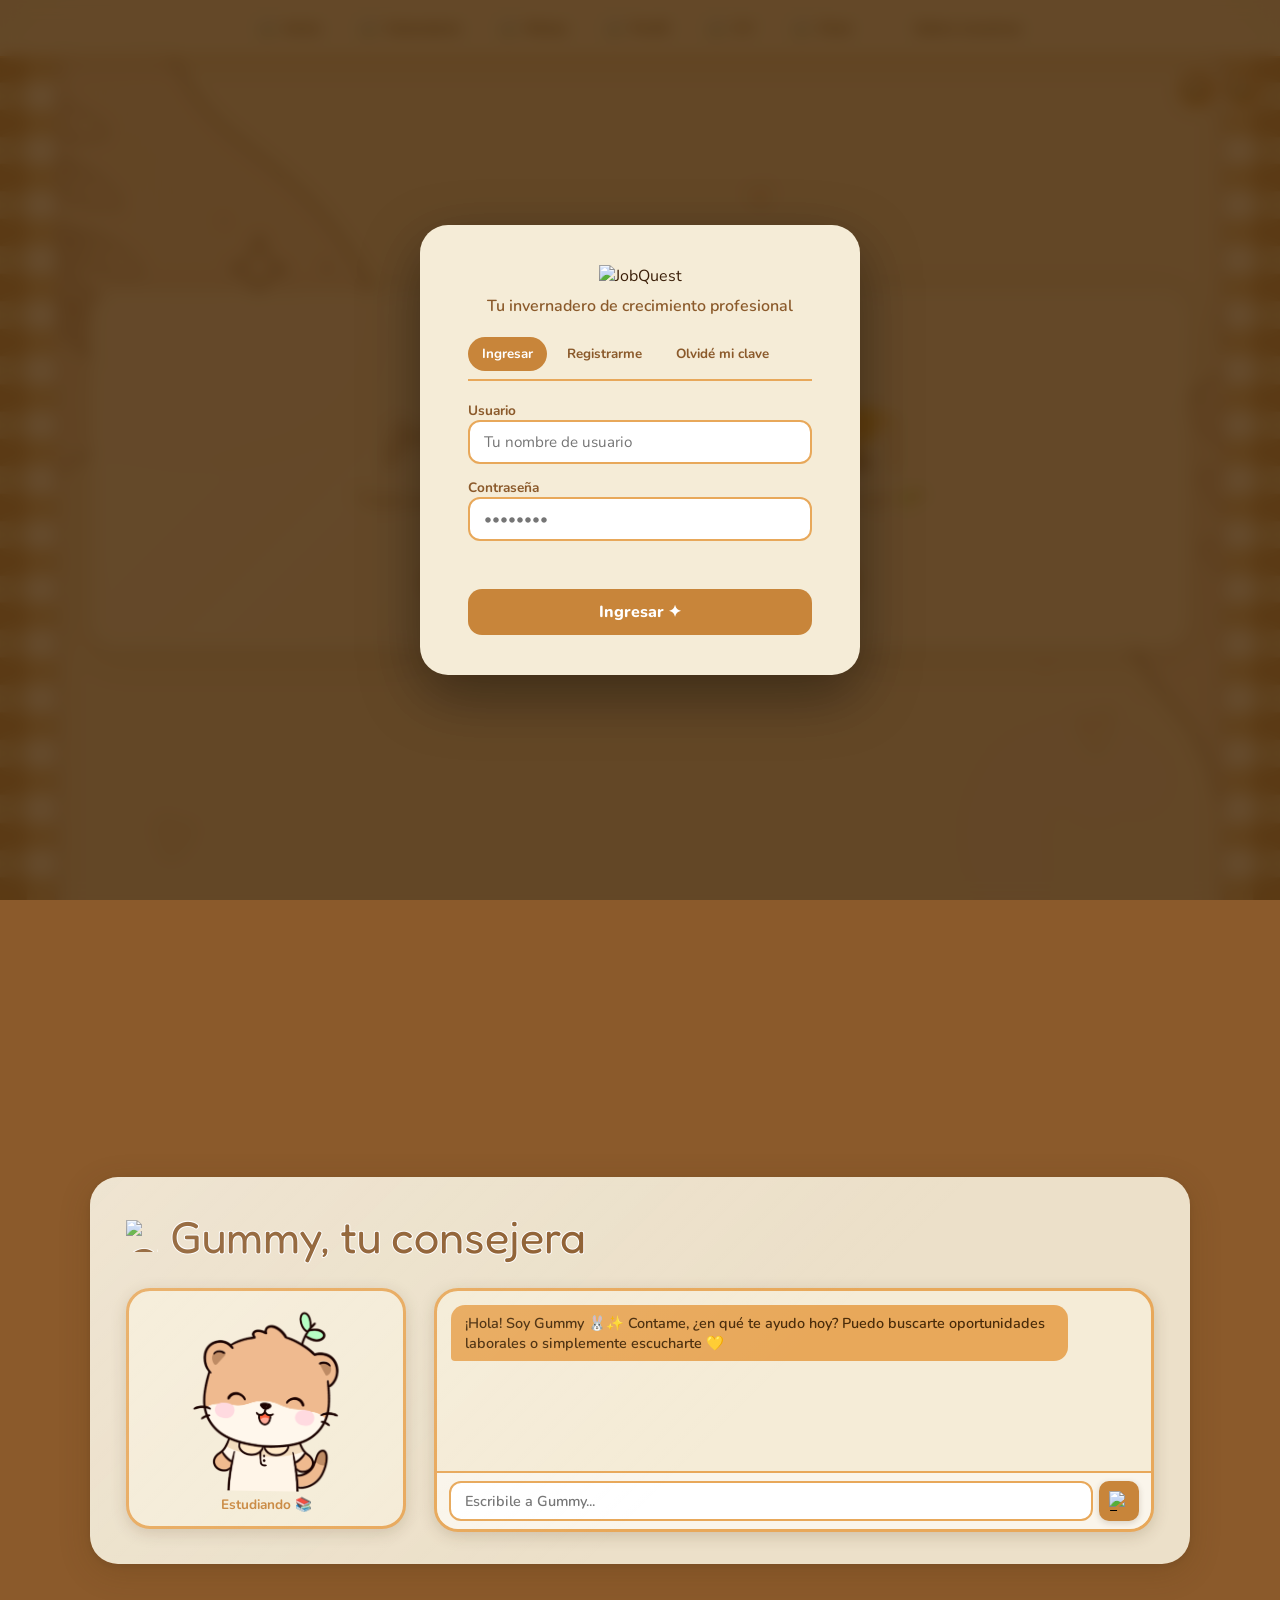
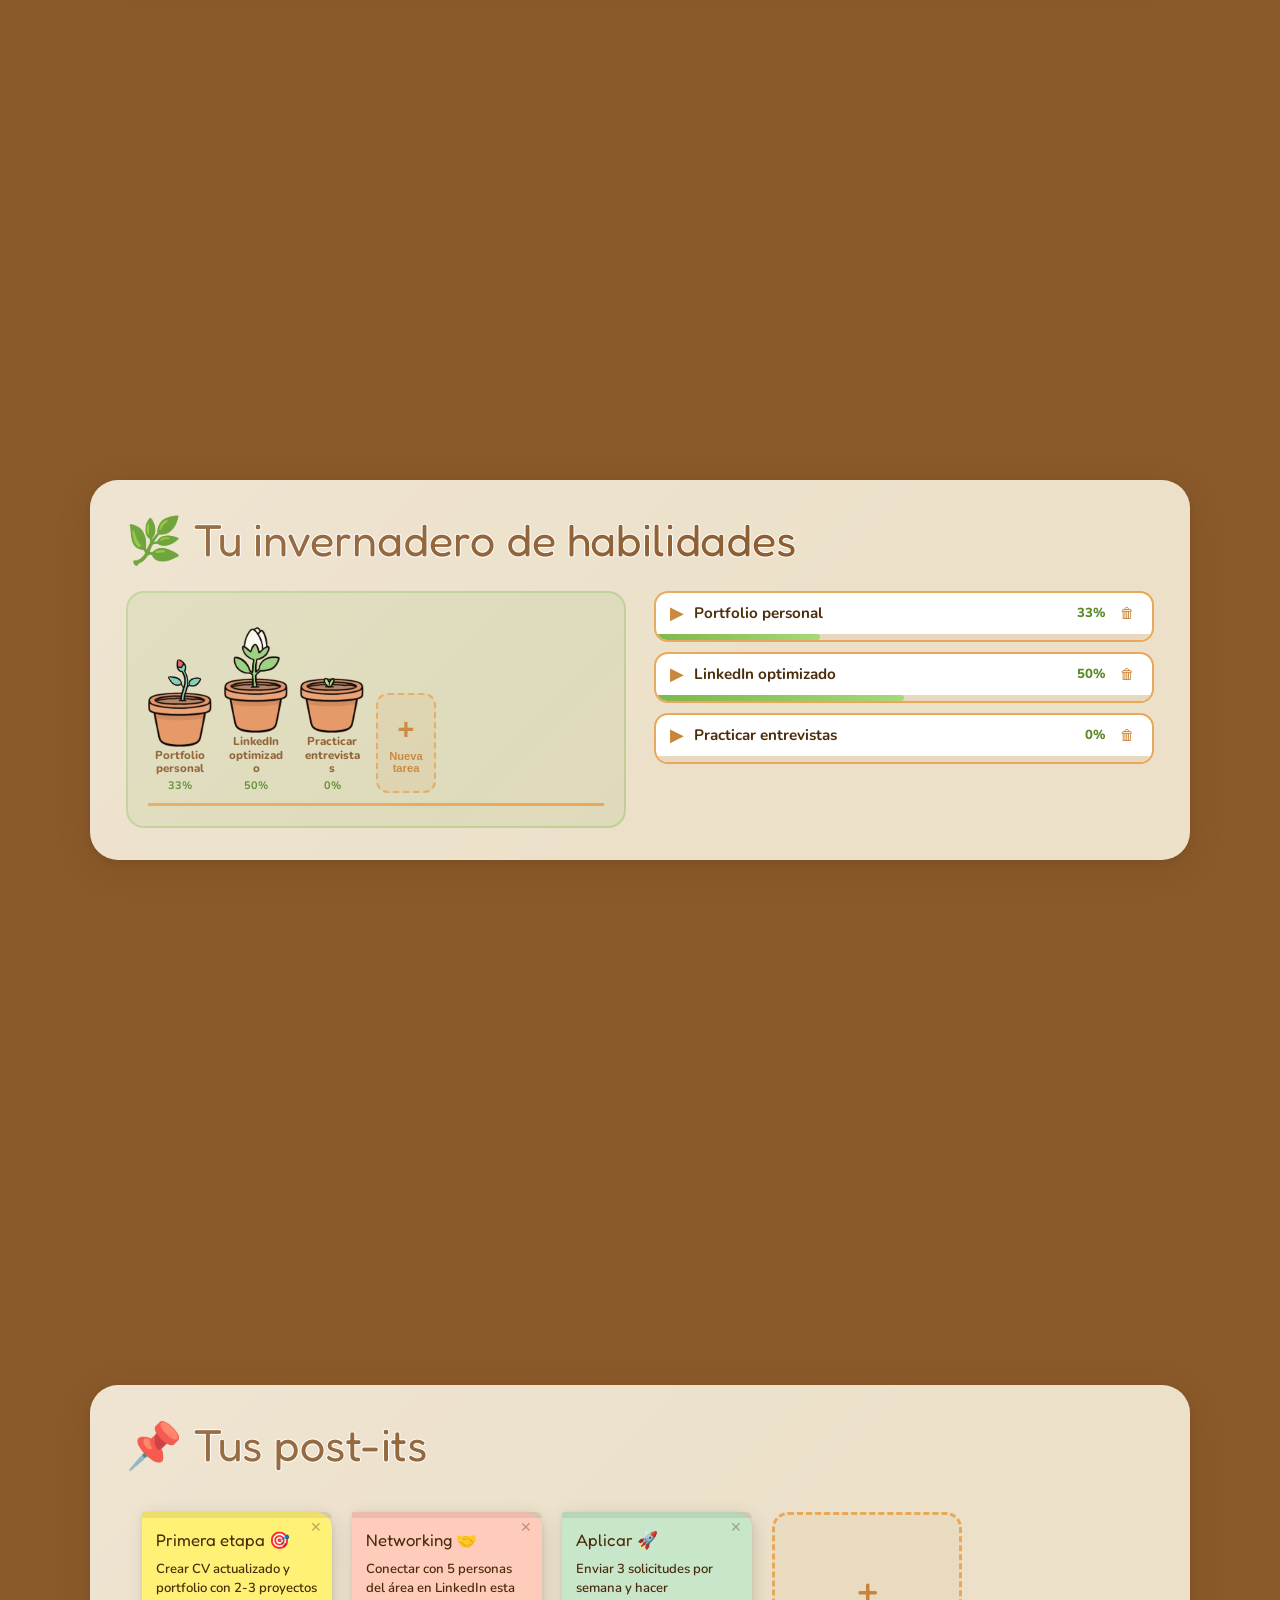
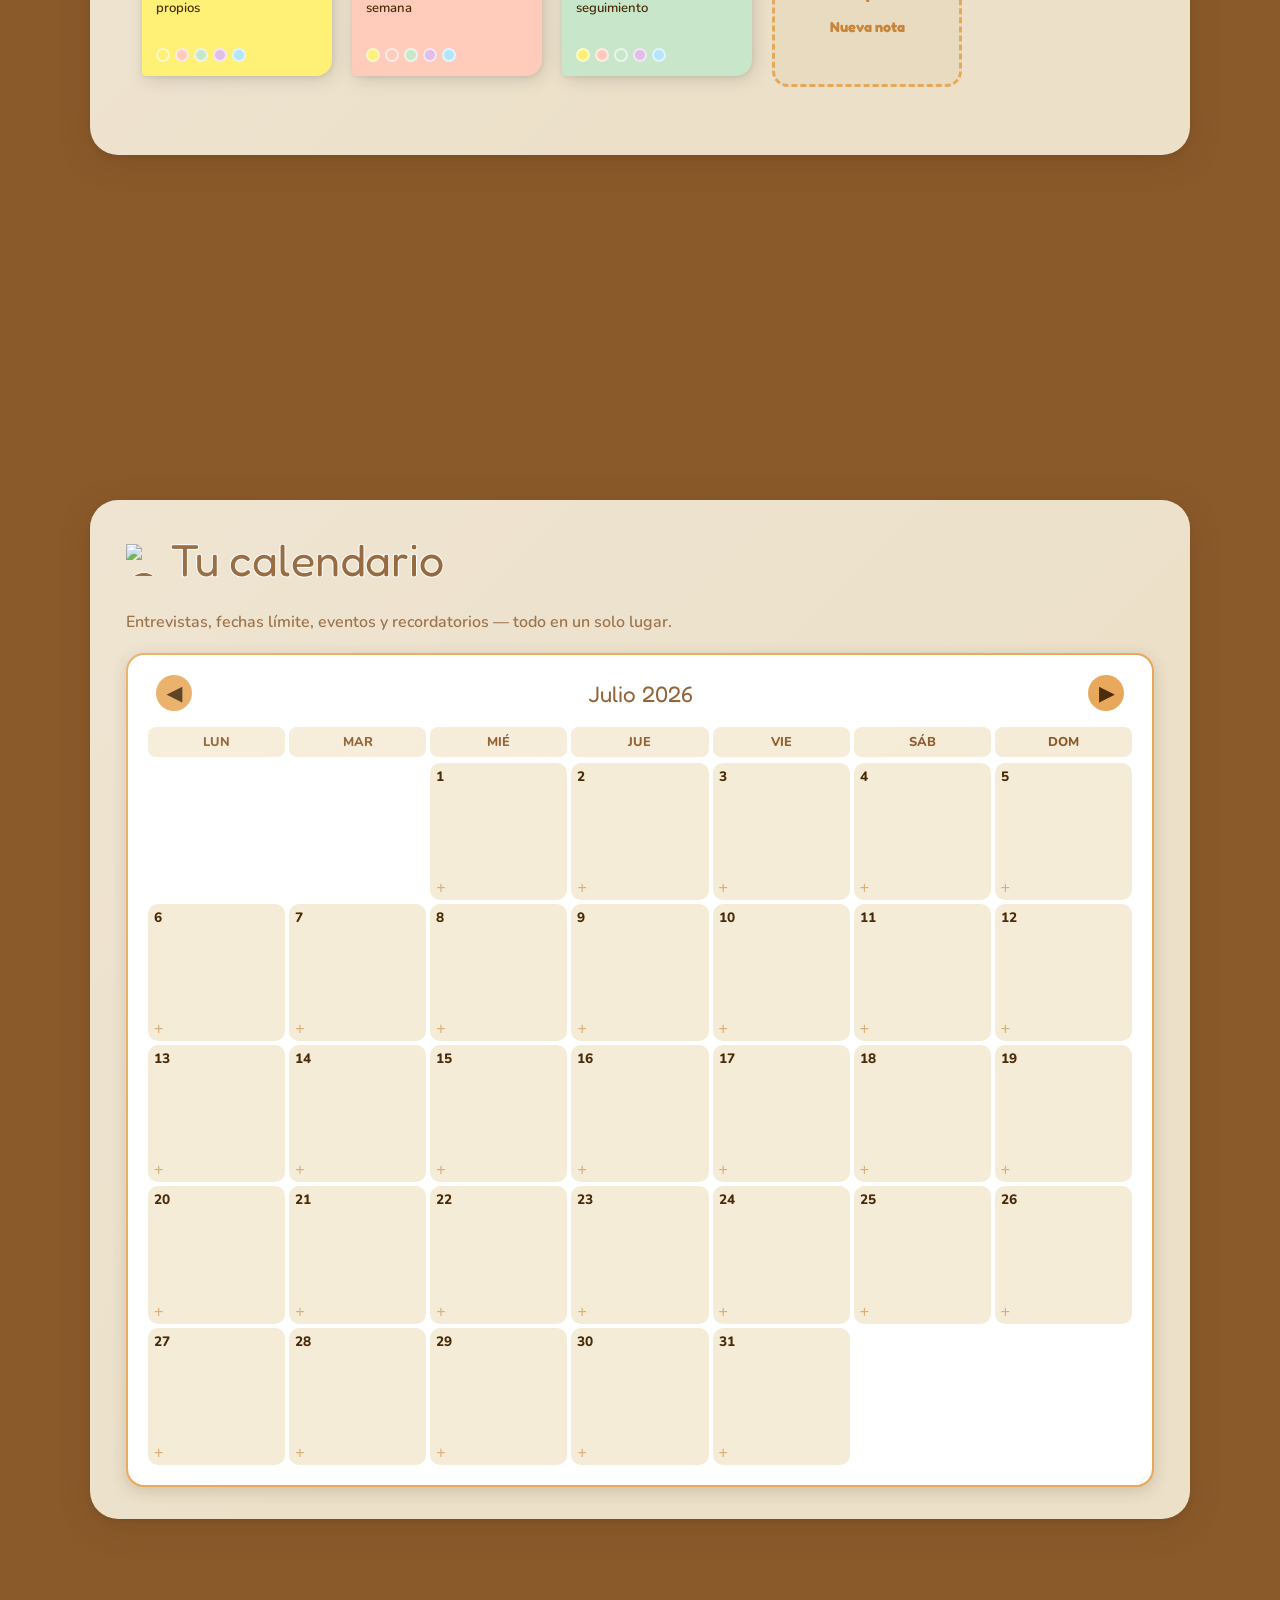
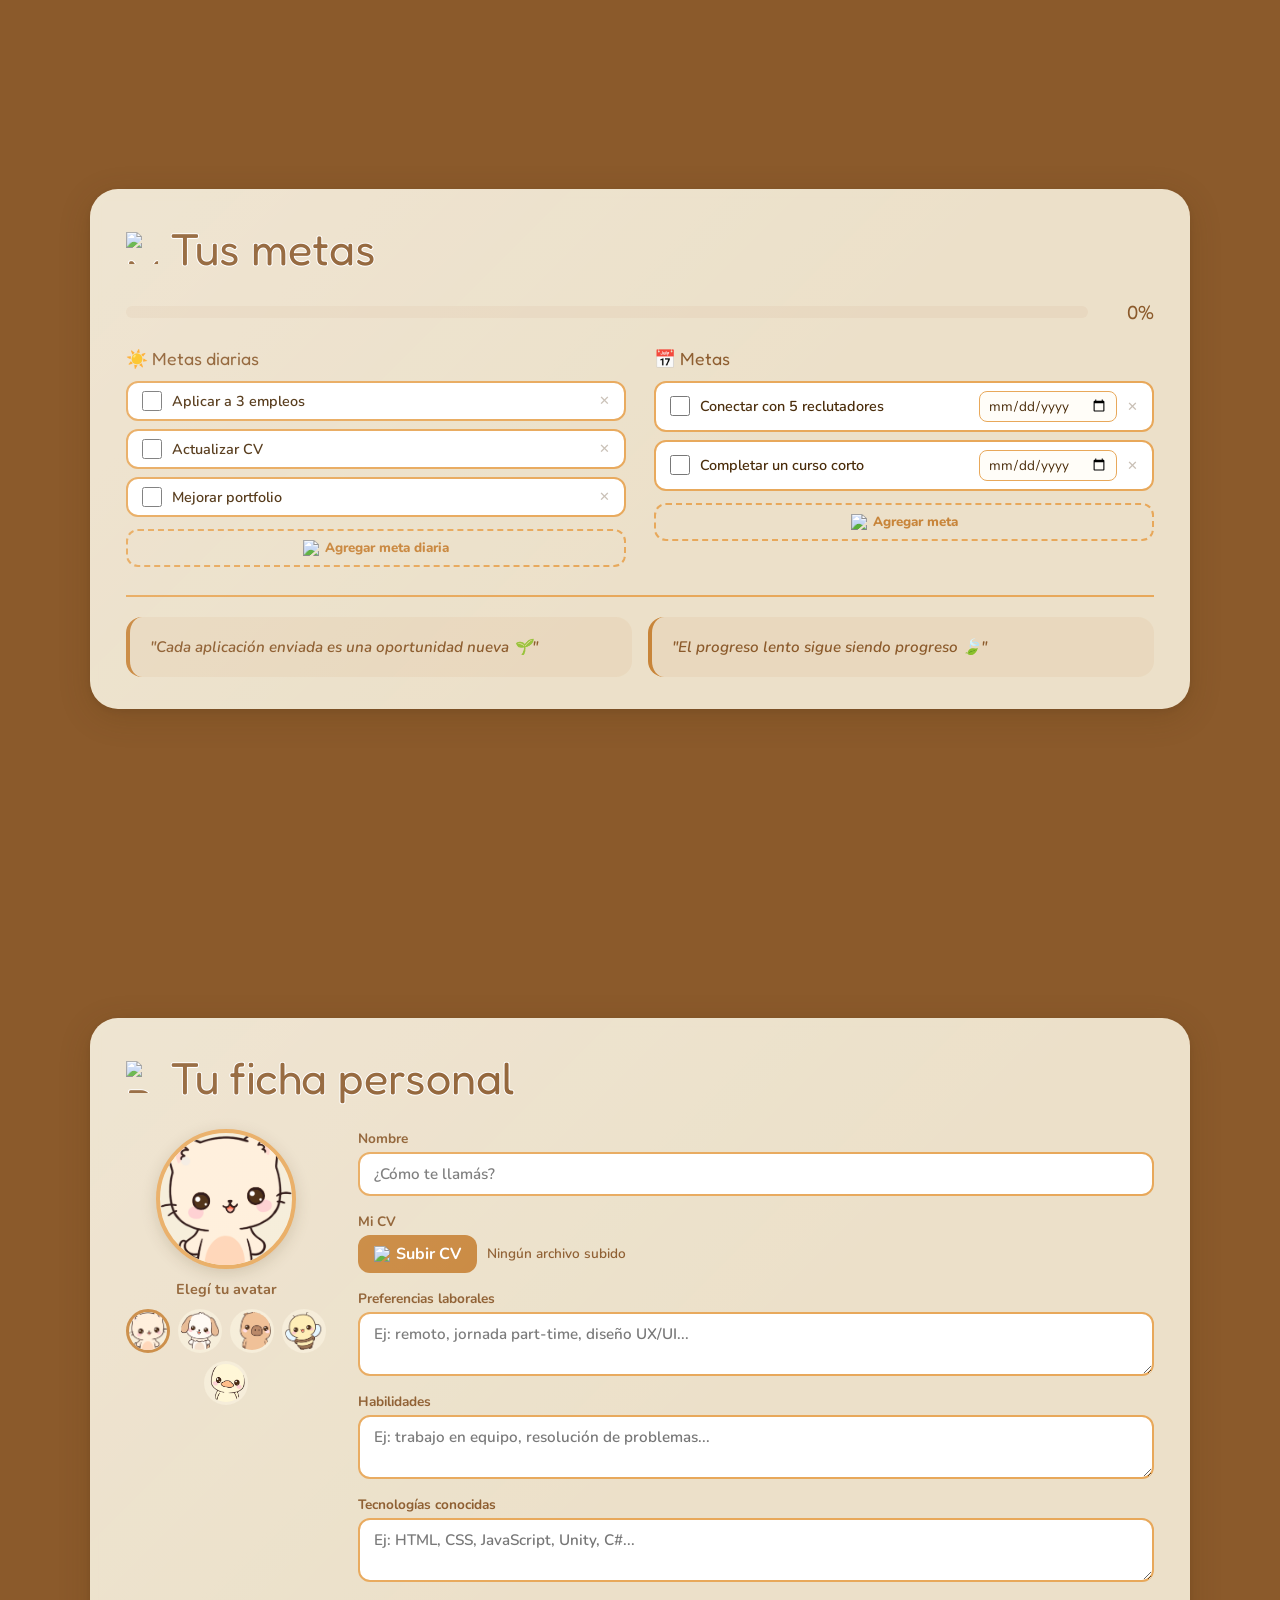
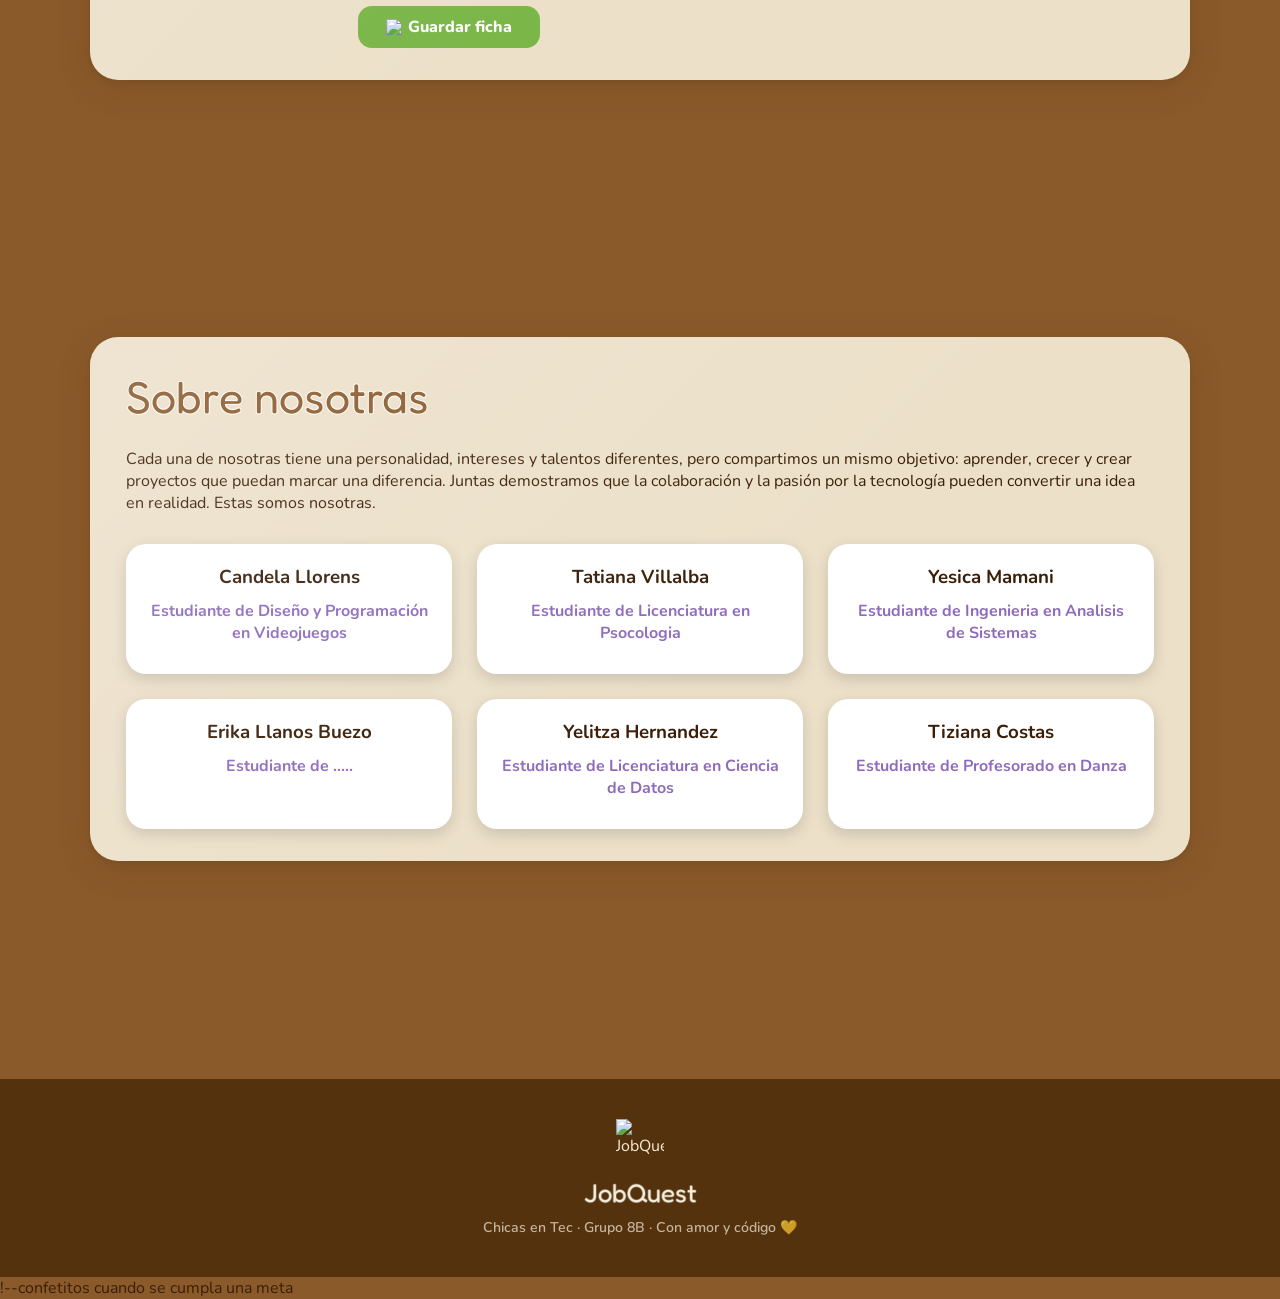
==== index.html @ bb9d9cfc "Es un cambio de calendario" ====
<!DOCTYPE html>
<!--
  ╔══════════════════════════════════════════════════════════════╗
  ║               JOBQUEST ✿ GUMMY ✿ TU ESPACIO COZY            ║
  ║         Chicas en Tec · Grupo 8B                            ║
  ╠══════════════════════════════════════════════════════════════╣
  ║  IMÁGENES REQUERIDAS (colocar en la misma carpeta):          ║
  ║    gummy-idle1.png  gummy-idle2.png  gummy-pat.png  gummy-study.png ║
  ║    avatar-bunny.png  avatar-cat.png  avatar-fox.png  avatar-panda.png ║
  ║    avatar-koala.png  avatar-raccoon.png  avatar-cow.png  avatar-pig.png ║
  ║    avatar-octopus.png  avatar-butterfly.png                        ║
  ║    bg-pattern-1.png  bg-pattern-2.png  frame-left.png  frame-right.png ║
  ║    icon-home.png  icon-calendar.png  icon-goals.png  icon-profile.png ║
  ║    icon-cv.png  icon-chat.png  icon-sfx.png  icon-sfx-muted.png    ║
  ║    icon-music.png  icon-music-muted.png  icon-send.png  icon-add.png ║
  ║    icon-expand.png  icon-delete.png  icon-check.png  icon-uncheck.png ║
  ║    icon-save.png  icon-upload.png  icon-close.png                  ║
  ║    icon-track-0.png  icon-track-1.png  icon-track-2.png  icon-track-off.png ║
  ║    badge-space.png  badge-rhythm.png  badge-future.png            ║
  ║    logo-jobquest.png  footer-emoji.png                           ║
  ╚══════════════════════════════════════════════════════════════╝
-->
<html lang="es">
<head>
  <meta charset="UTF-8">
  <meta name="viewport" content="width=device-width, initial-scale=1.0">
  <title>JobQuest ✿ Gummy, tu espacio cozy</title>

  <link href="https://fonts.googleapis.com/css2?family=Nunito:wght@400;600;700;800;900&family=Fredoka+One&display=swap" rel="stylesheet">
  <link rel="stylesheet" href="MainStyle.css">
</head>

<body class="day">

<!-- ═══════════════════════════════════════════════════════════════
     PANTALLA DE LOGIN
═════════════════════════════════════════════════════════════════ -->
<div id="login-screen">
  <div class="login-card reveal visible">
    <div class="login-logo"><img src="logo-jobquest.png" alt="JobQuest" class="login-logo-img"></div>
    <div class="login-sub">Tu invernadero de crecimiento profesional</div>

    <div class="login-tabs">
      <button class="login-tab-btn interactive active" data-tab="ingresar">Ingresar</button>
      <button class="login-tab-btn interactive" data-tab="registrarme">Registrarme</button>
      <button class="login-tab-btn interactive" data-tab="recuperar">Olvidé mi clave</button>
    </div>

    <form class="login-tab-panel active" id="tab-ingresar" autocomplete="off">
      <label class="login-label">Usuario
        <input type="text" id="login-user" class="login-input" placeholder="Tu nombre de usuario" required>
      </label>
      <label class="login-label">Contraseña
        <input type="password" id="login-pass" class="login-input" placeholder="••••••••" required>
      </label>
      <div class="login-error" id="login-error"></div>
      <button type="submit" class="login-submit-btn interactive">Ingresar ✦</button>
    </form>

    <form class="login-tab-panel" id="tab-registrarme" autocomplete="off">
      <label class="login-label">Nombre
        <input type="text" id="register-name" class="login-input" placeholder="¿Cómo te llamás?" required>
      </label>
      <label class="login-label">Usuario
        <input type="text" id="register-user" class="login-input" placeholder="Elegí un usuario" required>
      </label>
      <label class="login-label">Contraseña
        <input type="password" id="register-pass" class="login-input" placeholder="••••••••" required>
      </label>
      <div class="login-error" id="register-error"></div>
      <button type="submit" class="login-submit-btn interactive">Crear mi cuenta 🌱</button>
    </form>

    <form class="login-tab-panel" id="tab-recuperar" autocomplete="off">
      <label class="login-label">Usuario o email
        <input type="text" id="recover-user" class="login-input" placeholder="Tu usuario o email" required>
      </label>
      <div class="login-note">🌿 Por ahora esta función funciona solo con Local Storage.</div>
      <button type="submit" class="login-submit-btn interactive">Enviar instrucciones</button>
    </form>
  </div>
</div>

<!-- ── BARRA DE ATAJOS SUPERIOR (sticky) ──────────────────────── -->
<nav class="top-navbar" id="top-navbar">
  <a href="#section-inicio"><img src="icon-home.png" alt="Inicio" class="nav-icon"> Inicio</a>
  <a href="#section-calendario"><img src="icon-calendar.png" alt="Calendario" class="nav-icon"> Calendario</a>
  <a href="#section-metas"><img src="icon-goals.png" alt="Metas" class="nav-icon"> Metas</a>
  <a href="#section-perfil"><img src="icon-profile.png" alt="Perfil" class="nav-icon"> Perfil</a>
  <a href="#cv-upload"><img src="icon-cv.png" alt="CV" class="nav-icon"> CV</a>
  <a href="#section-mascota"><img src="icon-chat.png" alt="Chat" class="nav-icon"> Chat</a>
  <a href="#section-nosotras"><span class="nav-icon"></span> Sobre nosotras</a>
</a>
</nav>

<!-- ═══════════════════════════════════════════════════════════════
     PANTALLA DE CARGA
═════════════════════════════════════════════════════════════════ -->
<div id="loading-overlay">
  <div class="loading-text">✿ Gummy te espera ✿</div>
  <div class="loading-bounce">
    <span></span><span></span><span></span>
  </div>
</div>

<!-- CONTROLES DE SONIDO -->
<div class="sound-controls">
  <button class="sound-btn" id="sfx-btn" title="Efectos de sonido"><img src="icon-sfx.png" alt="Sonido" id="sfx-icon"></button>
  <button class="sound-btn" id="music-btn" title="Música"><img src="icon-music.png" alt="Música" id="music-icon"></button>
  <div class="track-selector" id="track-selector">
    <button class="track-btn active" data-track="0"><img src="icon-track-0.png" alt="Café" class="track-icon"> Café Cozy</button>
    <button class="track-btn" data-track="1"><img src="icon-track-1.png" alt="Lluvia" class="track-icon"> Lluvia & Jazz</button>
    <button class="track-btn" data-track="2"><img src="icon-track-2.png" alt="Otoño" class="track-icon"> Otoño Suave</button>
    <button class="track-btn" data-track="-1" style="border-top:1.5px solid var(--caramel-light); margin-top:2px; padding-top:8px">
      <img src="icon-track-off.png" alt="Sin música" class="track-icon"> Ninguna
    </button>
  </div>
</div>

<!-- ── MARCOS LATERALES DECORATIVOS ──────────────────────────── -->
<div class="side-border left"></div>
<div class="side-border right"></div>

<!-- ═══════════════════════════════════════════════════════════════
     APP — CONTENEDOR PRINCIPAL
═════════════════════════════════════════════════════════════════ -->
<div id="app">

  <!-- ─────────────────────────────────────────────────────────────
       SECCIÓN 1: TÍTULO PRINCIPAL + BIENVENIDA
  ────────────────────────────────────────────────────────────── -->
  <section class="section bg-inicio" id="section-inicio">
    <div class="card welcome-card reveal">
      <div class="title-logo-row">
        <img src="logo-jobquest.png" alt="JobQuest" class="title-logo-img">
        <span class="title-platform-name">JobQuest</span>
      </div>
      <div class="greeting-line">
        <span id="typed-greeting"></span><span class="cursor-blink"></span>
      </div>
      <div class="motivational-quote" id="motivational-quote">
        "Cada pequeño paso cuenta. ¡Hoy es un buen día para empezar! 🌱"
      </div>
      <div class="welcome-decorations">
        <div class="deco-badge"><img src="badge-space.png" alt="Tu espacio" class="badge-icon"> Tu espacio</div>
        <div class="deco-badge"><img src="badge-rhythm.png" alt="Tu ritmo" class="badge-icon"> Tu ritmo</div>
        <div class="deco-badge"><img src="badge-future.png" alt="Tu futuro" class="badge-icon"> Tu futuro</div>
      </div>
    </div>
  </section>

  <!-- ─────────────────────────────────────────────────────────────
       SECCIÓN 2: MASCOTA + CHAT (destacado)
  ────────────────────────────────────────────────────────────── -->
  <section class="section bg-mascota" id="section-mascota">
    <div class="card mascota-card reveal">
      <div class="section-title"><img src="icon-chat.png" alt="Chat" class="section-icon"> Gummy, tu consejera</div>
      <div class="mascota-layout">
        <div class="gummy-panel">
          <div class="gummy-frame">
            <div id="gummy-wrapper">
              <img id="MainPet" src="gummy-idle1.png" alt="Gummy, tu consejera" />
            </div>
            <div class="gummy-state-label" id="gummy-state-label">¡Hola! 🐰</div>
          </div>
        </div>
        <div class="gummy-chat">
          <div class="chat-messages" id="chat-messages">
            <div class="chat-msg gummy">
              ¡Hola! Soy Gummy 🐰✨ Contame, ¿en qué te ayudo hoy?
              Puedo buscarte oportunidades laborales o simplemente escucharte 💛
            </div>
          </div>
          <div class="chat-input-row">
            <input type="text" class="chat-input" id="chat-input" placeholder="Escribile a Gummy..." autocomplete="off"/>
            <button class="chat-send-btn" id="chat-send-btn"><img src="icon-send.png" alt="Enviar"></button>
          </div>
        </div>
      </div>
    </div>
  </section>

  <!-- ─────────────────────────────────────────────────────────────
       SECCIÓN 3: INVERNADERO DE HABILIDADES
  ────────────────────────────────────────────────────────────── -->
  <section class="section bg-greenhouse" id="section-greenhouse">
    <div class="card greenhouse-card reveal">
      <div class="section-title">🌿 Tu invernadero de habilidades</div>
      <div class="greenhouse-layout">
        <div class="plants-area">
          <div class="plants-row" id="plants-row"></div>
        </div>
        <div class="tasks-area" id="tasks-area"></div>
      </div>
    </div>
  </section>

  <!-- ─────────────────────────────────────────────────────────────
       SECCIÓN 4: POST-ITS (tablón de corcho)
  ────────────────────────────────────────────────────────────── -->
  <section class="section bg-postits" id="section-postits">
    <div class="card postits-card reveal">
      <div class="section-title">📌 Tus post-its</div>
      <div class="postits-container" id="postits-container"></div>
    </div>
  </section>

  <!-- ─────────────────────────────────────────────────────────────
       SECCIÓN 5: GOOGLE CALENDAR
  ────────────────────────────────────────────────────────────── -->
  <!-- ─────────────────────────────────────────────────────────────
     SECCIÓN 5: CALENDARIO PERSONALIZADO
───────────────────────────────────────────────────────────── -->
  <section class="section bg-calendario" id="section-calendario">
    <div class="card calendar-card reveal">
      <div class="section-title"><img src="icon-calendar.png" alt="Calendario" class="section-icon"> Tu calendario</div>
      <p class="calendar-subtitle">Entrevistas, fechas límite, eventos y recordatorios — todo en un solo lugar.</p>
      
      <div class="calendar-custom">
        <!-- Cabecera del calendario -->
        <div class="calendar-header">
          <button class="calendar-nav-btn interactive" id="calendar-prev">◀</button>
          <span class="calendar-month-year" id="calendar-month-year">Julio 2026</span>
          <button class="calendar-nav-btn interactive" id="calendar-next">▶</button>
        </div>

        <!-- Días de la semana -->
        <div class="calendar-weekdays">
          <span>LUN</span>
          <span>MAR</span>
          <span>MIÉ</span>
          <span>JUE</span>
          <span>VIE</span>
          <span>SÁB</span>
          <span>DOM</span>
        </div>

        <!-- Grid de días -->
        <div class="calendar-grid" id="calendar-grid">
          <!-- Se genera con JavaScript -->
        </div>
      </div>
    </div>
  </section>

  <!-- ─────────────────────────────────────────────────────────────
       SECCIÓN 6: LISTA DE METAS + FRASES MOTIVACIONALES
  ────────────────────────────────────────────────────────────── -->
  <section class="section bg-metas" id="section-metas">
    <div class="card metas-card reveal">
      <div class="section-title"><img src="icon-goals.png" alt="Metas" class="section-icon"> Tus metas</div>

      <div class="metas-progress-row">
        <div class="metas-progress-bar">
          <div class="metas-progress-fill" id="metas-progress-fill"></div>
        </div>
        <span class="metas-progress-pct" id="metas-progress-pct">0%</span>
      </div>

      <div class="metas-columns">
        <div class="metas-col">
          <div class="metas-col-title">☀️ Metas diarias</div>
          <div class="metas-list" id="metas-list-daily"></div>
          <button class="add-meta-btn interactive" data-period="daily"><img src="icon-add.png" alt="Agregar" class="btn-icon"> Agregar meta diaria</button>
        </div>
        <div class="metas-col">
          <div class="metas-col-title">📅 Metas</div>
          <div class="metas-list" id="metas-list-weekly"></div>
          <button class="add-meta-btn interactive" data-period="weekly"><img src="icon-add.png" alt="Agregar" class="btn-icon"> Agregar meta</button>
        </div>
      </div>

      <div class="quotes-section" id="quotes-section">
        <div class="quote-bubble" id="quote-bubble-1"></div>
        <div class="quote-bubble" id="quote-bubble-2"></div>
      </div>
    </div>
  </section>

  <!-- ─────────────────────────────────────────────────────────────
       SECCIÓN 7: PERFIL DEL USUARIO
  ────────────────────────────────────────────────────────────── -->
  <section class="section bg-perfil" id="section-perfil">
    <div class="card perfil-card reveal">
      <div class="section-title"><img src="icon-profile.png" alt="Perfil" class="section-icon"> Tu ficha personal</div>

      <div class="perfil-layout">

        <!-- FOTO DE PERFIL -->
        <div class="perfil-avatar-block">
          <div class="perfil-avatar-preview" id="perfil-avatar-preview">
            <img src="avatar-bunny.png" alt="Avatar" id="avatar-img" />
          </div>
          <div class="perfil-avatar-label">Elegí tu avatar</div>
          <div class="avatar-options" id="avatar-options">
            <!-- Las opciones de avatar se generan en MainJS.js -->
          </div>
        </div>

        <!-- FICHA / LIBRETA -->
        <div class="perfil-info-block">
          <label class="perfil-field">
            <span class="perfil-field-label">Nombre</span>
            <input type="text" id="perfil-nombre" class="perfil-input" placeholder="¿Cómo te llamás?">
          </label>

          <label class="perfil-field" id="cv-upload">
            <span class="perfil-field-label">Mi CV</span>
            <div class="perfil-file-row">
              <input type="file" id="perfil-cv" class="perfil-file-input" accept=".pdf,.doc,.docx">
              <label for="perfil-cv" class="perfil-file-btn interactive"><img src="icon-upload.png" alt="Subir" class="btn-icon"> Subir CV</label>
              <span class="perfil-file-name" id="perfil-cv-name">Ningún archivo subido</span>
            </div>
          </label>

          <label class="perfil-field">
            <span class="perfil-field-label">Preferencias laborales</span>
            <textarea id="perfil-preferencias" class="perfil-textarea" rows="2" placeholder="Ej: remoto, jornada part-time, diseño UX/UI..."></textarea>
          </label>

          <label class="perfil-field">
            <span class="perfil-field-label">Habilidades</span>
            <textarea id="perfil-habilidades" class="perfil-textarea" rows="2" placeholder="Ej: trabajo en equipo, resolución de problemas..."></textarea>
          </label>

          <label class="perfil-field">
            <span class="perfil-field-label">Tecnologías conocidas</span>
            <textarea id="perfil-tecnologias" class="perfil-textarea" rows="2" placeholder="Ej: HTML, CSS, JavaScript, Unity, C#..."></textarea>
          </label>

          <div class="perfil-save-row">
            <button class="perfil-save-btn interactive" id="perfil-save-btn"><img src="icon-save.png" alt="Guardar" class="btn-icon"> Guardar ficha</button>
            <span class="perfil-save-msg" id="perfil-save-msg"></span>
          </div>
        </div>
      </div>
    </div>
  </section>

  <!-- SECCIÓN 8: SOBRE NOSOTRAS -->
<section class="section bg-nosotras" id="section-nosotras">
  <div class="card nosotras-card reveal">
    <div class="section-title"> Sobre nosotras</div>

    <p class="nosotras-texto">
      Cada una de nosotras tiene una personalidad, intereses y talentos diferentes, pero compartimos un mismo objetivo:
      aprender, crecer y crear proyectos que puedan marcar una diferencia. Juntas demostramos que la colaboración y la pasión
      por la tecnología pueden convertir una idea en realidad. Estas somos nosotras.
    </p>

    <div class="equipo-grid">
      <article class="integrante-card">
        <h3> Candela Llorens</h3>
        <p class="integrante-rol"> Estudiante de Diseño y Programación en Videojuegos</p>
      </article>

      <article class="integrante-card">
      
        <h3>Tatiana Villalba</h3>
        <p class="integrante-rol">Estudiante de Licenciatura en Psocologia</p>
      </article>

      <article class="integrante-card">
        <h3>Yesica Mamani</h3>
        <p class="integrante-rol"> Estudiante de Ingenieria en Analisis de Sistemas</p>
      </article>

      <article class="integrante-card">
        <h3> Erika Llanos Buezo</h3>
        <p class="integrante-rol"> Estudiante de .....</p>
      </article>

        <article class="integrante-card">
        <h3> Yelitza Hernandez</h3>
        <p class="integrante-rol"> Estudiante de Licenciatura en Ciencia de Datos</p>
     </article>

       <article class="integrante-card">
        <h3> Tiziana Costas</h3>
        <p class="integrante-rol"> Estudiante de Profesorado en Danza</p>
      </article>


    </div>
  </div>
</section>


  <!-- FOOTER -->
  <footer class="section bg-footer" id="section-footer">
    <div class="footer-inner">
      <img src="footer-emoji.png" alt="JobQuest" class="footer-emoji">
      <div class="footer-logo">JobQuest</div>
      <div class="footer-sub">Chicas en Tec · Grupo 8B · Con amor y código 💛</div>
    </div>
  </footer>

</div><!-- fin #app -->

<script src="MainJS.js"></script>
<div id="confetti-container"></div> !--confetitos cuando se cumpla una meta 

</body>
</html>
---- MainStyle.css ----
/*
╔══════════════════════════════════════════════════════════════════╗
║                    GUMMY ✿ STYLE.CSS                            ║
╚══════════════════════════════════════════════════════════════════╝
*/

:root {
  --cream: #F5ECD7;
  --caramel: #C8853A;
  --caramel-dark: #8B5A2B;
  --caramel-light: #E8A85A;
  --brown-dark: #4A2C0A;
  --white: #FFFDF7;
  --green: #7AB648;
  --green-dark: #5A8A28;
  --green-light: #A8D878;
  --text-dark: #3A1E08;
  --text-light: #FFFDF7;
  --shadow: rgba(74, 44, 10, 0.18);
  --font-body: 'Nunito', sans-serif;
  --font-display: 'Fredoka One', cursive;
}

*, *::before, *::after {
  box-sizing: border-box;
  margin: 0;
  padding: 0;
}

html { scroll-behavior: smooth; }

body {
  font-family: var(--font-body);
  background: var(--caramel-dark);
  color: var(--text-dark);
  overflow-x: hidden;
  cursor: url("data:image/svg+xml,%3Csvg xmlns='http://www.w3.org/2000/svg' width='24' height='24' viewBox='0 0 24 24'%3E%3Ccircle cx='12' cy='12' r='9' fill='%23C8853A' stroke='white' stroke-width='2.5'/%3E%3Ccircle cx='12' cy='12' r='3' fill='white'/%3E%3C/svg%3E") 12 12, auto;
}

a, button, .interactive {
  cursor: url("data:image/svg+xml,%3Csvg xmlns='http://www.w3.org/2000/svg' width='28' height='28' viewBox='0 0 28 28'%3E%3Ccircle cx='14' cy='14' r='11' fill='%238B5A2B' stroke='%23FFFDF7' stroke-width='2.5'/%3E%3Ccircle cx='14' cy='14' r='4' fill='%23FFFDF7'/%3E%3C/svg%3E") 14 14, pointer;
}

.reveal {
  opacity: 0;
  transform: scale(0.92) translateY(24px);
  transition: opacity 0.7s cubic-bezier(.22,.68,0,1.2), transform 0.7s cubic-bezier(.22,.68,0,1.2);
}
.reveal.visible { opacity: 1; transform: scale(1) translateY(0); }

/* ── CONTROLES DE SONIDO ── */
.sound-controls {
  position: fixed;
  top: 70px;
  right: 18px;
  z-index: 200;
  display: flex;
  gap: 8px;
}

.sound-btn {
  width: 38px; height: 38px;
  border-radius: 50%;
  border: 2.5px solid var(--cream);
  background: var(--caramel);
  display: flex;
  align-items: center;
  justify-content: center;
  transition: transform 0.2s, background 0.2s;
  box-shadow: 0 2px 8px var(--shadow);
  padding: 0;
}
.sound-btn:hover { transform: scale(1.12); background: var(--caramel-light); }
.sound-btn.muted { background: var(--caramel-dark); opacity: 0.6; }
.sound-btn img { width: 18px; height: 18px; object-fit: contain; }

.track-selector {
  display: none;
  position: absolute;
  top: 46px;
  right: 0;
  background: var(--cream);
  border-radius: 12px;
  padding: 8px;
  box-shadow: 0 4px 16px var(--shadow);
  gap: 6px;
  flex-direction: column;
  min-width: 160px;
}
.track-selector.open { display: flex; }

.track-btn {
  background: var(--caramel-light);
  border: none;
  border-radius: 8px;
  padding: 6px 12px;
  font-family: var(--font-body);
  font-size: 13px;
  font-weight: 700;
  color: var(--brown-dark);
  transition: background 0.2s, transform 0.15s;
  display: flex;
  align-items: center;
  gap: 8px;
}
.track-btn:hover { background: var(--caramel); color: white; transform: scale(1.04); }
.track-btn.active { background: var(--caramel-dark); color: white; }
.track-icon { width: 16px; height: 16px; object-fit: contain; }

/* ── LAYOUT PRINCIPAL ── */
#app {
  position: relative;
  z-index: 10;
  min-height: 100vh;
}

.section {
  min-height: 100vh;
  display: flex;
  align-items: center;
  justify-content: center;
  padding: 100px 60px 60px;
  position: relative;
}

/* ── FONDOS POR SECCIÓN ── */
.bg-inicio,
.bg-mascota,
.bg-greenhouse,
.bg-postits,
.bg-calendario,
.bg-metas,
.bg-perfil {
  background-size: cover;
  background-position: center;
  background-attachment: fixed;
}

.bg-inicio { background-image: url('bg-pattern-1.png'); }
.bg-mascota { background-image: url('bg-pattern-1.png'); }
.bg-greenhouse { background-image: url('bg-pattern-1.png'); }
.bg-postits { background-image: url('bg-pattern-1.png'); }
.bg-calendario { background-image: url('bg-pattern-1.png'); }
.bg-metas { background-image: url('bg-pattern-1.png'); }
.bg-perfil { background-image: url('bg-pattern-1.png'); }

.bg-pattern-2 .bg-inicio,
.bg-pattern-2 .bg-mascota,
.bg-pattern-2 .bg-greenhouse,
.bg-pattern-2 .bg-postits,
.bg-pattern-2 .bg-calendario,
.bg-pattern-2 .bg-metas,
.bg-pattern-2 .bg-perfil {
  background-image: url('bg-pattern-2.png');
}

.bg-footer {
  background: rgba(74, 44, 10, 0.85);
}

/* ── TARJETAS ── */
.card {
  background: rgba(245, 236, 215, 0.92);
  backdrop-filter: blur(6px);
  border-radius: 28px;
  padding: 32px 36px;
  box-shadow: 0 8px 32px var(--shadow), 0 2px 8px rgba(0,0,0,0.08);
  position: relative;
  overflow: hidden;
  max-width: 1100px;
  width: 100%;
}
.card::before {
  content: '';
  position: absolute;
  inset: 0;
  border-radius: 28px;
  background: linear-gradient(135deg, rgba(255,255,255,0.15) 0%, transparent 60%);
  pointer-events: none;
}

.section-title {
  font-family: var(--font-display);
  font-size: clamp(1.8rem, 4vw, 2.8rem);
  color: var(--caramel-dark);
  -webkit-text-stroke: 2px white;
  paint-order: stroke fill;
  margin-bottom: 24px;
  display: flex;
  align-items: center;
  gap: 12px;
}
.section-icon { width: 32px; height: 32px; object-fit: contain; }

/* ── NAVBAR ── */
.top-navbar {
  position: fixed;
  top: 0;
  left: 0;
  right: 0;
  z-index: 300;
  display: flex;
  justify-content: center;
  gap: 8px;
  padding: 10px 20px;
  background: rgba(245, 236, 215, 0.92);
  backdrop-filter: blur(12px);
  border-bottom: 2px solid var(--caramel-light);
  flex-wrap: wrap;
  box-shadow: 0 4px 20px var(--shadow);
}
.top-navbar a {
  text-decoration: none;
  color: var(--brown-dark);
  font-weight: 800;
  padding: 8px 16px;
  border-radius: 999px;
  transition: all 0.25s ease;
  font-size: 0.92rem;
  display: flex;
  align-items: center;
  gap: 6px;
}
.top-navbar a:hover {
  background: var(--caramel);
  color: white;
  transform: translateY(-2px);
  box-shadow: 0 4px 12px rgba(200, 133, 58, 0.3);
}
.nav-icon { width: 18px; height: 18px; object-fit: contain; }

/* ── MARCOS LATERALES ── */
.side-border {
  position: fixed;
  top: 0;
  bottom: 0;
  width: 80px;
  z-index: 50;
  pointer-events: none;
  opacity: 1;
}
.side-border.left {
  left: 0;
  background-image: url('frame-left.png');
  background-repeat: repeat-y;
  background-position: top left;
  background-size: 80px auto;
}
.side-border.right {
  right: 0;
  background-image: url('frame-right.png');
  background-repeat: repeat-y;
  background-position: top right;
  background-size: 80px auto;
}

/* ── BIENVENIDA ── */
.welcome-card { text-align: center; padding: 48px 40px; }
.title-logo-row { display: flex; align-items: center; justify-content: center; gap: 12px; margin-bottom: 8px; }
.title-logo-img { width: 48px; height: 48px; object-fit: contain; }
.title-platform-name {
  font-family: var(--font-display);
  font-size: 2.8rem;
  color: var(--caramel-dark);
  -webkit-text-stroke: 3px white;
  paint-order: stroke fill;
}
.greeting-line {
  font-family: var(--font-display);
  font-size: clamp(2rem, 4.5vw, 3.6rem);
  color: var(--caramel-dark);
  line-height: 1.2;
  -webkit-text-stroke: 2.5px white;
  paint-order: stroke fill;
  letter-spacing: 0.5px;
  margin-top: 8px;
}
.cursor-blink {
  display: inline-block;
  width: 3px;
  background: var(--caramel);
  animation: blink 1s step-end infinite;
  vertical-align: middle;
  height: 1em;
  margin-left: 2px;
}
@keyframes blink { 50% { opacity: 0; } }
.motivational-quote {
  margin-top: 16px;
  font-size: 1.15rem;
  font-weight: 600;
  color: var(--caramel-dark);
  min-height: 2.5em;
  font-style: italic;
  transition: opacity 0.5s;
}
.motivational-quote.fading { opacity: 0; }
.welcome-decorations {
  display: flex;
  gap: 16px;
  margin-top: 28px;
  justify-content: center;
  flex-wrap: wrap;
}
.deco-badge {
  background: var(--caramel);
  color: white;
  font-family: var(--font-display);
  font-size: 0.95rem;
  padding: 8px 20px;
  border-radius: 999px;
  border: 2.5px solid white;
  box-shadow: 0 3px 10px var(--shadow);
  transition: transform 0.2s;
  display: flex;
  align-items: center;
  gap: 6px;
}
.deco-badge:hover { transform: scale(1.08) rotate(-2deg); }
.badge-icon { width: 20px; height: 20px; object-fit: contain; }

/* ── LOGIN ── */
.login-logo { text-align: center; margin-bottom: 8px; }
.login-logo-img { width: 80px; height: auto; object-fit: contain; }

/* ── MASCOTA + CHAT ── */
.mascota-card { max-width: 1100px; }
.mascota-layout {
  display: grid;
  grid-template-columns: 280px 1fr;
  gap: 28px;
  align-items: stretch;
}
.gummy-panel { display: flex; flex-direction: column; align-items: center; }
.gummy-frame {
  background: var(--cream);
  border-radius: 24px;
  padding: 20px 20px 12px;
  width: 100%;
  display: flex;
  flex-direction: column;
  align-items: center;
  border: 3px solid var(--caramel-light);
  box-shadow: 0 4px 16px var(--shadow);
}
#gummy-wrapper { width: 160px; height: 180px; cursor: pointer; }
#MainPet {
  width: 100%; height: 100%;
  object-fit: contain;
  transition: transform 0.3s cubic-bezier(.22,.68,0,1.5);
}
#gummy-wrapper:hover #MainPet { transform: scale(1.08); }
#gummy-wrapper:active #MainPet { transform: scale(0.95); }
.gummy-state-label {
  font-size: 0.85rem;
  color: var(--caramel);
  font-weight: 700;
  margin-top: 4px;
  min-height: 1.2em;
}
.gummy-chat {
  background: var(--cream);
  border-radius: 24px;
  border: 3px solid var(--caramel-light);
  box-shadow: 0 4px 16px var(--shadow);
  overflow: hidden;
  display: flex;
  flex-direction: column;
}
.chat-messages {
  flex: 1;
  max-height: 280px;
  overflow-y: auto;
  padding: 14px;
  display: flex;
  flex-direction: column;
  gap: 8px;
  min-height: 180px;
}
.chat-messages::-webkit-scrollbar { width: 4px; }
.chat-messages::-webkit-scrollbar-track { background: transparent; }
.chat-messages::-webkit-scrollbar-thumb { background: var(--caramel-light); border-radius: 4px; }
.chat-msg {
  max-width: 90%;
  padding: 8px 14px;
  border-radius: 14px;
  font-size: 0.9rem;
  font-weight: 600;
  line-height: 1.4;
  animation: popIn 0.3s cubic-bezier(.22,.68,0,1.3);
}
@keyframes popIn {
  from { transform: scale(0.7); opacity: 0; }
  to { transform: scale(1); opacity: 1; }
}
.chat-msg.gummy {
  background: var(--caramel-light);
  color: var(--brown-dark);
  border-radius: 14px 14px 14px 4px;
  align-self: flex-start;
}
.chat-msg.user {
  background: var(--green);
  color: white;
  border-radius: 14px 14px 4px 14px;
  align-self: flex-end;
}
.chat-msg.loading {
  background: var(--caramel-light);
  align-self: flex-start;
}
.typing-dots span {
  display: inline-block;
  width: 6px; height: 6px;
  border-radius: 50%;
  background: var(--caramel-dark);
  margin: 0 2px;
  animation: bounce 1.2s infinite;
}
.typing-dots span:nth-child(2) { animation-delay: 0.2s; }
.typing-dots span:nth-child(3) { animation-delay: 0.4s; }
@keyframes bounce {
  0%, 60%, 100% { transform: translateY(0); }
  30% { transform: translateY(-6px); }
}
.chat-input-row {
  display: flex;
  padding: 8px 12px;
  gap: 6px;
  border-top: 2px solid var(--caramel-light);
  background: rgba(255,255,255,0.5);
}
.chat-input {
  flex: 1;
  border: 2px solid var(--caramel-light);
  border-radius: 12px;
  padding: 8px 14px;
  font-family: var(--font-body);
  font-size: 0.9rem;
  font-weight: 600;
  background: white;
  color: var(--brown-dark);
  outline: none;
  transition: border-color 0.2s;
}
.chat-input:focus { border-color: var(--caramel); }
.chat-send-btn {
  background: var(--caramel);
  border: none;
  border-radius: 10px;
  width: 40px; height: 40px;
  display: flex;
  align-items: center;
  justify-content: center;
  transition: transform 0.15s, background 0.2s;
  box-shadow: 0 2px 6px var(--shadow);
  padding: 0;
}
.chat-send-btn:hover { transform: scale(1.12); background: var(--caramel-dark); }
.chat-send-btn img { width: 20px; height: 20px; object-fit: contain; }

/* ── INVERNADERO ── */
.greenhouse-layout {
  display: grid;
  grid-template-columns: 1fr 1fr;
  gap: 28px;
}
.plants-area {
  background: rgba(122, 182, 72, 0.12);
  border-radius: 18px;
  padding: 20px;
  border: 2px solid rgba(122, 182, 72, 0.3);
}
.plants-row {
  display: flex;
  gap: 12px;
  flex-wrap: wrap;
  min-height: 140px;
  align-items: flex-end;
  padding-bottom: 10px;
  border-bottom: 3px solid var(--caramel-light);
}
.plant-pot {
  display: flex;
  flex-direction: column;
  align-items: center;
  gap: 2px;
  cursor: pointer;
  transition: transform 0.2s;
}
.plant-pot:hover { transform: scale(1.08) translateY(-4px); }
.plant-img { display: block; width: 64px; height: 100px; object-fit: contain; }
.plant-label {
  font-size: 0.72rem;
  font-weight: 800;
  color: var(--caramel-dark);
  text-align: center;
  max-width: 60px;
  word-break: break-word;
  line-height: 1.2;
}
.plant-pct {
  font-size: 0.68rem;
  font-weight: 700;
  color: var(--green-dark);
}
.add-plant-btn {
  display: flex;
  flex-direction: column;
  align-items: center;
  justify-content: center;
  gap: 4px;
  width: 60px;
  height: 100px;
  border: 2.5px dashed var(--caramel-light);
  border-radius: 12px;
  background: rgba(200, 133, 58, 0.08);
  color: var(--caramel);
  font-size: 1.8rem;
  font-weight: 700;
  cursor: pointer;
  transition: background 0.2s, transform 0.15s;
}
.add-plant-btn:hover { background: rgba(200,133,58,0.18); transform: scale(1.05); }
.add-plant-btn span { font-size: 0.7rem; font-weight: 800; }

.tasks-area { display: flex; flex-direction: column; gap: 10px; }
.task-item {
  background: white;
  border-radius: 14px;
  border: 2px solid var(--caramel-light);
  overflow: hidden;
  transition: box-shadow 0.2s;
}
.task-item:hover { box-shadow: 0 4px 16px var(--shadow); }
.task-header {
  display: flex;
  align-items: center;
  padding: 10px 14px;
  gap: 10px;
  cursor: pointer;
}
.task-expand-btn {
  background: none;
  border: none;
  font-size: 1.1rem;
  color: var(--caramel);
  transition: transform 0.2s;
  flex-shrink: 0;
}
.task-item.expanded .task-expand-btn { transform: rotate(90deg); }
.task-name-input {
  flex: 1;
  border: none;
  background: transparent;
  font-family: var(--font-body);
  font-size: 0.95rem;
  font-weight: 700;
  color: var(--brown-dark);
  outline: none;
  min-width: 0;
}
.task-pct-display {
  font-size: 0.82rem;
  font-weight: 800;
  color: var(--green-dark);
  flex-shrink: 0;
}
.task-progress-bar {
  height: 6px;
  background: #E8D8C0;
  overflow: hidden;
}
.task-progress-fill {
  height: 100%;
  background: linear-gradient(90deg, var(--green), var(--green-light));
  border-radius: 0 3px 3px 0;
  transition: width 0.5s cubic-bezier(.22,.68,0,1.2);
}
.task-actions { display: flex; gap: 4px; flex-shrink: 0; }
.task-action-btn {
  background: none;
  border: none;
  font-size: 0.9rem;
  color: var(--caramel);
  padding: 2px 4px;
  border-radius: 6px;
  transition: background 0.15s, transform 0.15s;
}
.task-action-btn:hover { background: var(--cream); transform: scale(1.15); }
.subtasks-area {
  display: none;
  padding: 8px 14px 12px 28px;
  flex-direction: column;
  gap: 6px;
  border-top: 1.5px solid var(--caramel-light);
  background: rgba(245, 236, 215, 0.5);
}
.task-item.expanded .subtasks-area { display: flex; }
.subtask-row {
  display: flex;
  align-items: center;
  gap: 8px;
}
.subtask-check { width: 18px; height: 18px; accent-color: var(--green); cursor: pointer; flex-shrink: 0; }
.subtask-input {
  flex: 1;
  border: none;
  border-bottom: 1.5px solid var(--caramel-light);
  background: transparent;
  font-family: var(--font-body);
  font-size: 0.88rem;
  font-weight: 600;
  color: var(--brown-dark);
  outline: none;
  padding: 2px 0;
}
.subtask-input:focus { border-bottom-color: var(--caramel); }
.add-subtask-btn {
  background: none;
  border: none;
  color: var(--caramel);
  font-family: var(--font-body);
  font-size: 0.82rem;
  font-weight: 800;
  cursor: pointer;
  text-align: left;
  padding: 4px 0;
  transition: color 0.15s;
}
.add-subtask-btn:hover { color: var(--caramel-dark); }

/* ── POST-ITS ── */
.postits-container {
  display: flex;
  flex-wrap: wrap;
  gap: 20px;
  min-height: 420px;
  padding: 16px;
  position: relative;
  align-items: flex-start;
  align-content: flex-start;
}
.postit {
  width: 190px;
  min-height: 160px;
  border-radius: 4px 16px 16px 4px;
  padding: 18px 14px 14px;
  position: relative;
  cursor: grab;
  user-select: none;
  transition: transform 0.18s cubic-bezier(.22,.68,0,1.5), box-shadow 0.18s;
  box-shadow: 3px 4px 18px rgba(0,0,0,0.13), 0 1px 4px rgba(0,0,0,0.08);
  display: flex;
  flex-direction: column;
  gap: 6px;
}
.postit::before {
  content: '';
  position: absolute;
  top: 0; left: 0;
  width: 100%; height: 6px;
  border-radius: 4px 16px 0 0;
  background: rgba(0,0,0,0.08);
}
.postit:hover {
  transform: scale(1.07) rotate(-1.5deg);
  box-shadow: 6px 10px 28px rgba(0,0,0,0.22);
  z-index: 10;
}
.postit.dragging {
  cursor: grabbing;
  transform: scale(1.12) rotate(3deg);
  box-shadow: 10px 16px 40px rgba(0,0,0,0.3);
  z-index: 100;
  transition: none;
}
.postit.dropped { animation: boing 0.4s cubic-bezier(.22,.68,0,1.5); }
@keyframes boing {
  0% { transform: scale(1.12) rotate(3deg); }
  60% { transform: scale(0.97) rotate(-0.5deg); }
  100% { transform: scale(1) rotate(0deg); }
}
.postit-title-input {
  background: transparent;
  border: none;
  font-family: var(--font-display);
  font-size: 1.05rem;
  color: var(--brown-dark);
  outline: none;
  width: 100%;
  resize: none;
  min-height: 1.4em;
}
.postit-body-input {
  background: transparent;
  border: none;
  font-family: var(--font-body);
  font-size: 0.82rem;
  font-weight: 600;
  color: var(--brown-dark);
  outline: none;
  flex: 1;
  resize: none;
  min-height: 60px;
  line-height: 1.5;
}
.postit-title-input::placeholder, .postit-body-input::placeholder { color: rgba(74,44,10,0.35); }
.postit-delete {
  position: absolute;
  top: 8px; right: 10px;
  background: none;
  border: none;
  font-size: 0.9rem;
  color: rgba(74,44,10,0.35);
  cursor: pointer;
  transition: color 0.15s, transform 0.15s;
  line-height: 1;
}
.postit-delete:hover { color: #E05252; transform: scale(1.2); }
.postit-colors {
  display: flex;
  gap: 5px;
  margin-top: 4px;
}
.postit-color-dot {
  width: 14px; height: 14px;
  border-radius: 50%;
  cursor: pointer;
  border: 2px solid rgba(255,255,255,0.6);
  transition: transform 0.15s;
}
.postit-color-dot:hover { transform: scale(1.25); }
.add-postit-btn {
  min-height: 160px;
  border: 3px dashed var(--caramel-light);
  border-radius: 16px;
  background: rgba(200,133,58,0.06);
  color: var(--caramel);
  font-size: 2.5rem;
  font-family: var(--font-display);
  cursor: pointer;
  display: flex;
  flex-direction: column;
  align-items: center;
  justify-content: center;
  gap: 6px;
  transition: background 0.2s, transform 0.15s;
}
.add-postit-btn span { font-size: 0.9rem; font-weight: 800; }
.add-postit-btn:hover { background: rgba(200,133,58,0.14); transform: scale(1.04); }
.postit-yellow { background: #FFF176; }
.postit-peach { background: #FFCCBC; }
.postit-mint { background: #C8E6C9; }
.postit-lilac { background: #E1BEE7; }
.postit-sky { background: #B3E5FC; }

/* ── CALENDARIO ── */
.calendar-card { max-width: 1100px; }
.calendar-subtitle {
  font-size: 1rem;
  font-weight: 600;
  color: var(--caramel-dark);
  margin-bottom: 20px;
  opacity: 0.8;
}
.calendar-frame-wrap {
  position: relative;
  width: 100%;
  padding-bottom: 56.25%;
  height: 0;
  overflow: hidden;
  border-radius: 16px;
  box-shadow: 0 4px 20px var(--shadow);
}
.calendar-iframe {
  position: absolute;
  top: 0; left: 0;
  width: 100%; height: 100%;
  border-radius: 16px;
}

/* ── METAS ── */
.metas-card { max-width: 1100px; }
.metas-progress-row {
  display: flex;
  align-items: center;
  gap: 16px;
  margin-bottom: 24px;
}
.metas-progress-bar {
  flex: 1;
  height: 12px;
  background: #E8D8C0;
  border-radius: 999px;
  overflow: hidden;
}
.metas-progress-fill {
  height: 100%;
  background: linear-gradient(90deg, var(--caramel), var(--green));
  border-radius: 999px;
  transition: width 0.6s cubic-bezier(.22,.68,0,1.2);
  width: 0%;
}
.metas-progress-pct {
  font-family: var(--font-display);
  font-size: 1.2rem;
  color: var(--caramel-dark);
  min-width: 50px;
  text-align: right;
}
.metas-columns {
  display: grid;
  grid-template-columns: 1fr 1fr;
  gap: 28px;
  margin-bottom: 28px;
}
.metas-col-title {
  font-family: var(--font-display);
  font-size: 1.1rem;
  color: var(--caramel-dark);
  margin-bottom: 12px;
}
.metas-list {
  display: flex;
  flex-direction: column;
  gap: 8px;
  margin-bottom: 12px;
  min-height: 60px;
}
.meta-item {
  display: flex;
  align-items: center;
  gap: 10px;
  background: white;
  padding: 8px 14px;
  border-radius: 12px;
  border: 2px solid var(--caramel-light);
  transition: background 0.2s;
}
.meta-item:hover { background: rgba(245, 236, 215, 0.5); }
.meta-item.done { opacity: 0.6; }
.meta-item.done .meta-text { text-decoration: line-through; }
.meta-check {
  width: 20px; height: 20px;
  accent-color: var(--green);
  cursor: pointer;
  flex-shrink: 0;
}
.meta-date {
  border: 1px solid var(--caramel-light);
  border-radius: 8px;
  padding: 4px 8px;
  font-family: var(--font-body);
  font-size: 0.85rem;
  background: #fffdf8;
  color: var(--brown-dark);
  cursor: pointer;
}

.meta-date:focus {
  outline: none;
  border-color: var(--green);
}

.meta-text {
  flex: 1;
  font-weight: 600;
  color: var(--brown-dark);
  border: none;
  background: transparent;
  font-family: var(--font-body);
  font-size: 0.9rem;
  outline: none;
}
.meta-delete {
  background: none;
  border: none;
  color: rgba(74,44,10,0.3);
  cursor: pointer;
  font-size: 0.8rem;
  transition: color 0.15s;
}
.meta-delete:hover { color: #E05252; }
.add-meta-btn {
  background: none;
  border: 2px dashed var(--caramel-light);
  border-radius: 12px;
  padding: 8px 16px;
  font-family: var(--font-body);
  font-weight: 800;
  color: var(--caramel);
  cursor: pointer;
  transition: background 0.2s;
  width: 100%;
  display: flex;
  align-items: center;
  justify-content: center;
  gap: 6px;
}
.add-meta-btn:hover { background: rgba(200,133,58,0.1); }
.btn-icon { width: 16px; height: 16px; object-fit: contain; }

.quotes-section {
  display: grid;
  grid-template-columns: 1fr 1fr;
  gap: 16px;
  margin-top: 12px;
  padding-top: 20px;
  border-top: 2px solid var(--caramel-light);
}
.quote-bubble {
  background: rgba(200, 133, 58, 0.08);
  border-radius: 16px;
  padding: 16px 20px;
  font-size: 0.95rem;
  font-weight: 600;
  color: var(--caramel-dark);
  font-style: italic;
  border-left: 4px solid var(--caramel);
  transition: opacity 0.5s;
  min-height: 60px;
  display: flex;
  align-items: center;
}
.quote-bubble.fading { opacity: 0; }


/* ── PERFIL ── */
.perfil-card { max-width: 1100px; }
.perfil-layout {
  display: grid;
  grid-template-columns: 200px 1fr;
  gap: 32px;
}
.perfil-avatar-block {
  display: flex;
  flex-direction: column;
  align-items: center;
  gap: 10px;
}
.perfil-avatar-preview {
  width: 140px;
  height: 140px;
  border-radius: 50%;
  background: var(--cream);
  border: 4px solid var(--caramel-light);
  display: flex;
  align-items: center;
  justify-content: center;
  overflow: hidden;
  box-shadow: 0 4px 16px var(--shadow);
  transition: transform 0.3s;
}
.perfil-avatar-preview:hover { transform: scale(1.05); }
.perfil-avatar-preview img {
  width: 100%;
  height: 100%;
  object-fit: cover;
}
.perfil-avatar-label {
  font-weight: 700;
  color: var(--caramel-dark);
  font-size: 0.9rem;
}
.avatar-options {
  display: flex;
  gap: 8px;
  flex-wrap: wrap;
  justify-content: center;
}
.avatar-option {
  width: 44px;
  height: 44px;
  border-radius: 50%;
  border: 3px solid transparent;
  background: var(--cream);
  overflow: hidden;
  cursor: pointer;
  transition: border-color 0.2s, transform 0.2s;
}
.avatar-option img {
  width: 100%;
  height: 100%;
  object-fit: cover;
}
.avatar-option:hover { transform: scale(1.15); }
.avatar-option.active { border-color: var(--caramel); }

.perfil-info-block {
  display: flex;
  flex-direction: column;
  gap: 16px;
}
.perfil-field {
  display: flex;
  flex-direction: column;
  gap: 4px;
}
.perfil-field-label {
  font-weight: 700;
  color: var(--caramel-dark);
  font-size: 0.85rem;
}
.perfil-input, .perfil-textarea {
  padding: 10px 14px;
  border: 2px solid var(--caramel-light);
  border-radius: 12px;
  font-family: var(--font-body);
  font-size: 0.95rem;
  font-weight: 600;
  background: white;
  color: var(--brown-dark);
  outline: none;
  transition: border-color 0.2s;
}
.perfil-input:focus, .perfil-textarea:focus { border-color: var(--caramel); }
.perfil-textarea { resize: vertical; }
.perfil-file-row {
  display: flex;
  gap: 10px;
  align-items: center;
  flex-wrap: wrap;
}
.perfil-file-input { display: none; }
.perfil-file-btn {
  background: var(--caramel);
  color: white;
  padding: 8px 16px;
  border-radius: 12px;
  font-weight: 700;
  cursor: pointer;
  transition: background 0.2s;
  display: flex;
  align-items: center;
  gap: 6px;
}
.perfil-file-btn:hover { background: var(--caramel-dark); }
.perfil-file-name {
  font-size: 0.85rem;
  color: var(--caramel-dark);
  font-weight: 600;
}
.perfil-save-row {
  display: flex;
  align-items: center;
  gap: 16px;
  margin-top: 8px;
}
.perfil-save-btn {
  background: var(--green);
  color: white;
  border: none;
  padding: 10px 28px;
  border-radius: 14px;
  font-family: var(--font-body);
  font-weight: 800;
  font-size: 1rem;
  cursor: pointer;
  transition: background 0.2s, transform 0.15s;
  display: flex;
  align-items: center;
  gap: 6px;
}
.perfil-save-btn:hover { background: var(--green-dark); transform: scale(1.03); }
.perfil-save-msg { font-weight: 600; color: var(--green-dark); }

/* ── FOOTER ── */
#section-footer {
  min-height: unset;
  padding: 40px 24px;
  display: flex;
  align-items: center;
  justify-content: center;
}
.footer-inner {
  display: flex;
  flex-direction: column;
  align-items: center;
  gap: 10px;
  color: var(--cream);
}
.footer-emoji { width: 48px; height: 48px; object-fit: contain; }
.footer-logo {
  font-family: var(--font-display);
  font-size: 1.6rem;
  -webkit-text-stroke: 1.5px rgba(255,255,255,0.3);
  paint-order: stroke fill;
}
.footer-sub { font-size: 0.88rem; font-weight: 600; opacity: 0.7; }

/* ── LOGIN ── */
#login-screen {
  position: fixed;
  inset: 0;
  z-index: 9998;
  background: rgba(74, 44, 10, 0.85);
  backdrop-filter: blur(8px);
  display: flex;
  align-items: center;
  justify-content: center;
  transition: opacity 0.6s, visibility 0.6s;
}
#login-screen.hidden { opacity: 0; visibility: hidden; pointer-events: none; }
.login-card {
  background: var(--cream);
  border-radius: 28px;
  padding: 40px 48px;
  max-width: 440px;
  width: 100%;
  box-shadow: 0 20px 60px rgba(0,0,0,0.4);
}
.login-sub {
  text-align: center;
  color: var(--caramel-dark);
  font-weight: 600;
  margin-top: 4px;
  margin-bottom: 20px;
}
.login-tabs {
  display: flex;
  gap: 6px;
  margin-bottom: 20px;
  border-bottom: 2px solid var(--caramel-light);
  padding-bottom: 8px;
}
.login-tab-btn {
  background: none;
  border: none;
  padding: 8px 14px;
  font-family: var(--font-body);
  font-weight: 700;
  color: var(--caramel-dark);
  border-radius: 999px;
  transition: background 0.2s;
  cursor: pointer;
}
.login-tab-btn:hover { background: rgba(200,133,58,0.1); }
.login-tab-btn.active { background: var(--caramel); color: white; }
.login-tab-panel {
  display: none;
  flex-direction: column;
  gap: 14px;
}
.login-tab-panel.active { display: flex; }
.login-label {
  font-weight: 700;
  color: var(--caramel-dark);
  font-size: 0.85rem;
}
.login-input {
  padding: 10px 14px;
  border: 2px solid var(--caramel-light);
  border-radius: 12px;
  font-family: var(--font-body);
  font-size: 0.95rem;
  width: 100%;
  background: white;
  color: var(--brown-dark);
  outline: none;
  transition: border-color 0.2s;
}
.login-input:focus { border-color: var(--caramel); }
.login-error { color: #E05252; font-weight: 700; font-size: 0.85rem; min-height: 1.2em; }
.login-note {
  font-size: 0.8rem;
  color: var(--caramel-dark);
  opacity: 0.7;
  font-weight: 600;
}
.login-submit-btn {
  background: var(--caramel);
  color: white;
  border: none;
  padding: 12px;
  border-radius: 14px;
  font-family: var(--font-body);
  font-weight: 800;
  font-size: 1rem;
  cursor: pointer;
  transition: background 0.2s, transform 0.15s;
  margin-top: 4px;
}
.login-submit-btn:hover { background: var(--caramel-dark); transform: scale(1.02); }

/* ── EFECTOS ── */
.heart-particle {
  position: fixed;
  pointer-events: none;
  font-size: 1.2rem;
  z-index: 9999;
  animation: heartFly 0.9s forwards;
}
@keyframes heartFly {
  0% { opacity: 1; transform: translateY(0) scale(1); }
  100% { opacity: 0; transform: translateY(-60px) scale(1.4); }
}
#loading-overlay {
  position: fixed;
  inset: 0;
  background: var(--caramel);
  z-index: 9999;
  display: flex;
  flex-direction: column;
  align-items: center;
  justify-content: center;
  transition: opacity 0.6s;
}
#loading-overlay.hidden { opacity: 0; pointer-events: none; }
.loading-text {
  font-family: var(--font-display);
  font-size: 2rem;
  color: white;
  -webkit-text-stroke: 2px rgba(255,255,255,0.3);
}
.loading-bounce {
  display: flex;
  gap: 8px;
  margin-top: 16px;
}
.loading-bounce span {
  width: 12px; height: 12px;
  border-radius: 50%;
  background: white;
  animation: bounce 0.8s infinite alternate;
}
.loading-bounce span:nth-child(2) { animation-delay: 0.15s; }
.loading-bounce span:nth-child(3) { animation-delay: 0.30s; }

/* ── RESPONSIVE ── */
@media (max-width: 768px) {
  .section { padding: 80px 30px 40px; }
  .card { padding: 20px 18px; }
  .welcome-card { padding: 28px 20px; }
  .title-platform-name { font-size: 2rem; }
  .title-logo-img { width: 36px; height: 36px; }
  .greeting-line { font-size: 1.6rem; -webkit-text-stroke: 2px white; }
  .mascota-layout { grid-template-columns: 1fr; gap: 16px; }
  .gummy-panel { flex-direction: row; gap: 16px; align-items: center; }
  .gummy-frame { padding: 12px; flex: 0 0 auto; }
  #gummy-wrapper { width: 100px; height: 120px; }
  .gummy-chat { flex: 1; }
  .chat-messages { max-height: 150px; min-height: 100px; }
  .greenhouse-layout, .metas-columns, .perfil-layout, .quotes-section { grid-template-columns: 1fr; }
  .perfil-layout { gap: 20px; }
  .perfil-avatar-preview { width: 100px; height: 100px; }
  .top-navbar { gap: 4px; padding: 8px 12px; }
  .top-navbar a { padding: 6px 10px; font-size: 0.78rem; }
  .top-navbar a .nav-icon { width: 14px; height: 14px; }
  .sound-controls { top: 60px; right: 10px; }
  .sound-btn { width: 32px; height: 32px; }
  .sound-btn img { width: 16px; height: 16px; }
  .side-border { width: 30px; opacity: 0.5; }
  .side-border.left { background-size: 30px auto; }
  .side-border.right { background-size: 30px auto; }
  .login-card { padding: 28px 20px; margin: 16px; }
  .login-tabs { flex-wrap: wrap; }
  .login-tab-btn { font-size: 0.8rem; padding: 6px 12px; }
  .postit { width: 160px; min-height: 140px; }
}

/* ── Confetitos cuando de cumple con una meta.── */
#confetti-container{ 
    position:fixed;
    top:0;
    left:0;
    width:100%;
    height:100%;
    pointer-events:none;
    overflow:hidden;
    z-index:9999;
}

.confetti{
    position:absolute;
    font-size:24px;
    animation:fall 2s linear forwards;
}

@keyframes fall{
    0%{
        transform:translateY(-50px) rotate(0deg);
        opacity:1;
    }
    100%{
        transform:translateY(100vh) rotate(360deg);
        opacity:0;
    }
}

@keyframes fall{
}

/* ===== SECCIÓN SOBRE NOSOTRAS ===== */

.equipo-grid {
    display: grid;
    grid-template-columns: repeat(3, 1fr);
    gap: 25px;
    margin-top: 30px;
}

.integrante-card {
    background: #ffffff;
    border-radius: 20px;
    padding: 20px;
    text-align: center;
    box-shadow: 0 5px 15px rgba(0,0,0,.15);
}

.integrante-img {
    width: 120px;
    height: 120px;
    border-radius: 50%;
    object-fit: cover;
    margin-bottom: 15px;
}

.integrante-rol {
    color: #8e6bbd;
    font-weight: bold;
    margin: 10px 0;
}

/* ===== SOBRE NOSOTRAS ===== */

#section-nosotras{
    padding-top: 0px;
}

#section-nosotras .section-title{
    margin-left: 0px;
}

#section-nosotras p{
    margin-left: 0px;
}

/* ===== CALENDARIO PERSONALIZADO ===== */

.calendar-custom {
  background: white;
  border-radius: 18px;
  padding: 20px;
  border: 2px solid var(--caramel-light);
  box-shadow: 0 4px 16px var(--shadow);
}

.calendar-header {
  display: flex;
  justify-content: space-between;
  align-items: center;
  margin-bottom: 16px;
  padding: 0 8px;
}

.calendar-month-year {
  font-family: var(--font-display);
  font-size: 1.4rem;
  color: var(--caramel-dark);
}

.calendar-nav-btn {
  background: var(--caramel-light);
  border: none;
  border-radius: 50%;
  width: 36px;
  height: 36px;
  font-size: 1.2rem;
  font-weight: 700;
  color: var(--brown-dark);
  cursor: pointer;
  transition: background 0.2s, transform 0.15s;
  display: flex;
  align-items: center;
  justify-content: center;
}
.calendar-nav-btn:hover {
  background: var(--caramel);
  color: white;
  transform: scale(1.08);
}

.calendar-weekdays {
  display: grid;
  grid-template-columns: repeat(7, 1fr);
  gap: 4px;
  margin-bottom: 6px;
}

.calendar-weekdays span {
  text-align: center;
  font-weight: 800;
  font-size: 0.8rem;
  color: var(--caramel-dark);
  padding: 6px 0;
  background: var(--cream);
  border-radius: 8px;
}

.calendar-grid {
  display: grid;
  grid-template-columns: repeat(7, 1fr);
  gap: 4px;
}

.calendar-day {
  aspect-ratio: 1 / 1;
  min-height: 60px;
  background: var(--cream);
  border-radius: 10px;
  padding: 4px 6px;
  display: flex;
  flex-direction: column;
  position: relative;
  transition: background 0.2s;
  overflow: hidden;
}

.calendar-day.empty {
  background: transparent;
  cursor: default;
}

.calendar-day.has-events {
  background: #FFF8E1;
  border: 2px solid var(--caramel-light);
}

.calendar-day .day-number {
  font-weight: 800;
  font-size: 0.85rem;
  color: var(--brown-dark);
  margin-bottom: 2px;
  flex-shrink: 0;
}

.calendar-day .day-events {
  display: flex;
  flex-direction: column;
  gap: 2px;
  overflow: hidden;
  flex: 1;
}

.calendar-day .day-event {
  font-size: 0.55rem;
  font-weight: 700;
  color: var(--brown-dark);
  background: rgba(200, 133, 58, 0.2);
  padding: 1px 4px;
  border-radius: 4px;
  white-space: nowrap;
  overflow: hidden;
  text-overflow: ellipsis;
  display: flex;
  align-items: center;
  gap: 2px;
}

.calendar-day .day-event .event-delete {
  background: none;
  border: none;
  color: rgba(74, 44, 10, 0.3);
  font-size: 0.6rem;
  cursor: pointer;
  padding: 0 2px;
  line-height: 1;
  flex-shrink: 0;
}
.calendar-day .day-event .event-delete:hover {
  color: #E05252;
}

.calendar-day .day-add-btn {
  background: none;
  border: none;
  color: var(--caramel);
  font-size: 1rem;
  cursor: pointer;
  padding: 0;
  line-height: 1;
  margin-top: auto;
  opacity: 0.6;
  transition: opacity 0.2s;
  align-self: flex-start;
}
.calendar-day .day-add-btn:hover {
  opacity: 1;
}

.calendar-day .event-input-wrapper {
  display: none;
  position: absolute;
  bottom: 4px;
  left: 4px;
  right: 4px;
  background: white;
  border-radius: 6px;
  padding: 4px;
  box-shadow: 0 4px 12px rgba(0,0,0,0.2);
  z-index: 10;
  gap: 4px;
  align-items: center;
}

.calendar-day .event-input-wrapper.active {
  display: flex;
}

.calendar-day .event-input-wrapper input {
  flex: 1;
  border: 1px solid var(--caramel-light);
  border-radius: 6px;
  padding: 4px 8px;
  font-size: 0.7rem;
  font-family: var(--font-body);
  font-weight: 600;
  outline: none;
}
.calendar-day .event-input-wrapper input:focus {
  border-color: var(--caramel);
}

.calendar-day .event-input-wrapper .event-confirm-btn {
  background: var(--green);
  border: none;
  border-radius: 6px;
  color: white;
  font-weight: 700;
  font-size: 0.7rem;
  padding: 4px 10px;
  cursor: pointer;
  transition: background 0.2s;
}
.calendar-day .event-input-wrapper .event-confirm-btn:hover {
  background: var(--green-dark);
}

.calendar-day .event-input-wrapper .event-cancel-btn {
  background: #ddd;
  border: none;
  border-radius: 6px;
  color: #666;
  font-weight: 700;
  font-size: 0.7rem;
  padding: 4px 8px;
  cursor: pointer;
  transition: background 0.2s;
}
.calendar-day .event-input-wrapper .event-cancel-btn:hover {
  background: #ccc;
}

/* Responsive */
@media (max-width: 768px) {
  .calendar-day {
    min-height: 40px;
    padding: 2px 3px;
  }
  .calendar-day .day-number {
    font-size: 0.7rem;
  }
  .calendar-day .day-event {
    font-size: 0.45rem;
    padding: 1px 3px;
  }
  .calendar-day .day-add-btn {
    font-size: 0.8rem;
  }
  .calendar-nav-btn {
    width: 30px;
    height: 30px;
    font-size: 1rem;
  }
  .calendar-month-year {
    font-size: 1.1rem;
  }
  .calendar-weekdays span {
    font-size: 0.65rem;
    padding: 4px 0;
  }
  .calendar-custom {
    padding: 12px;
  }
}
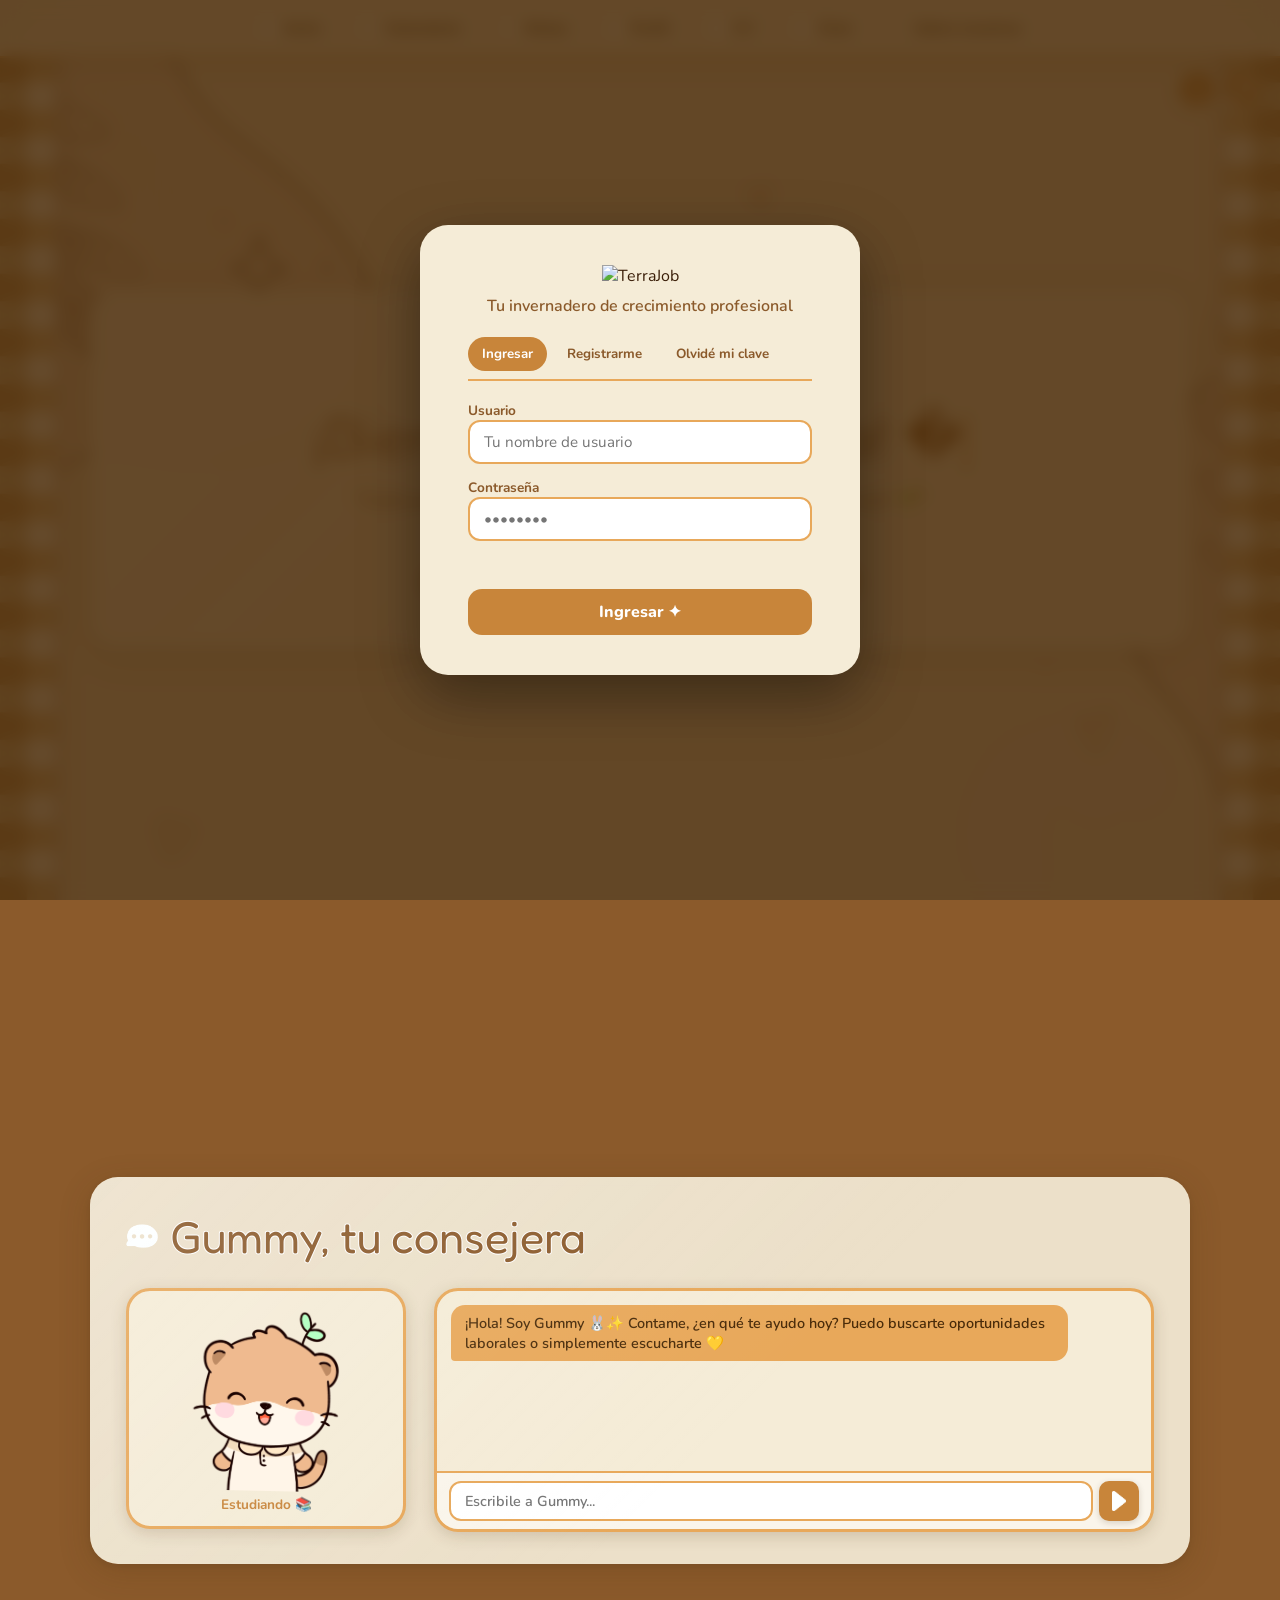
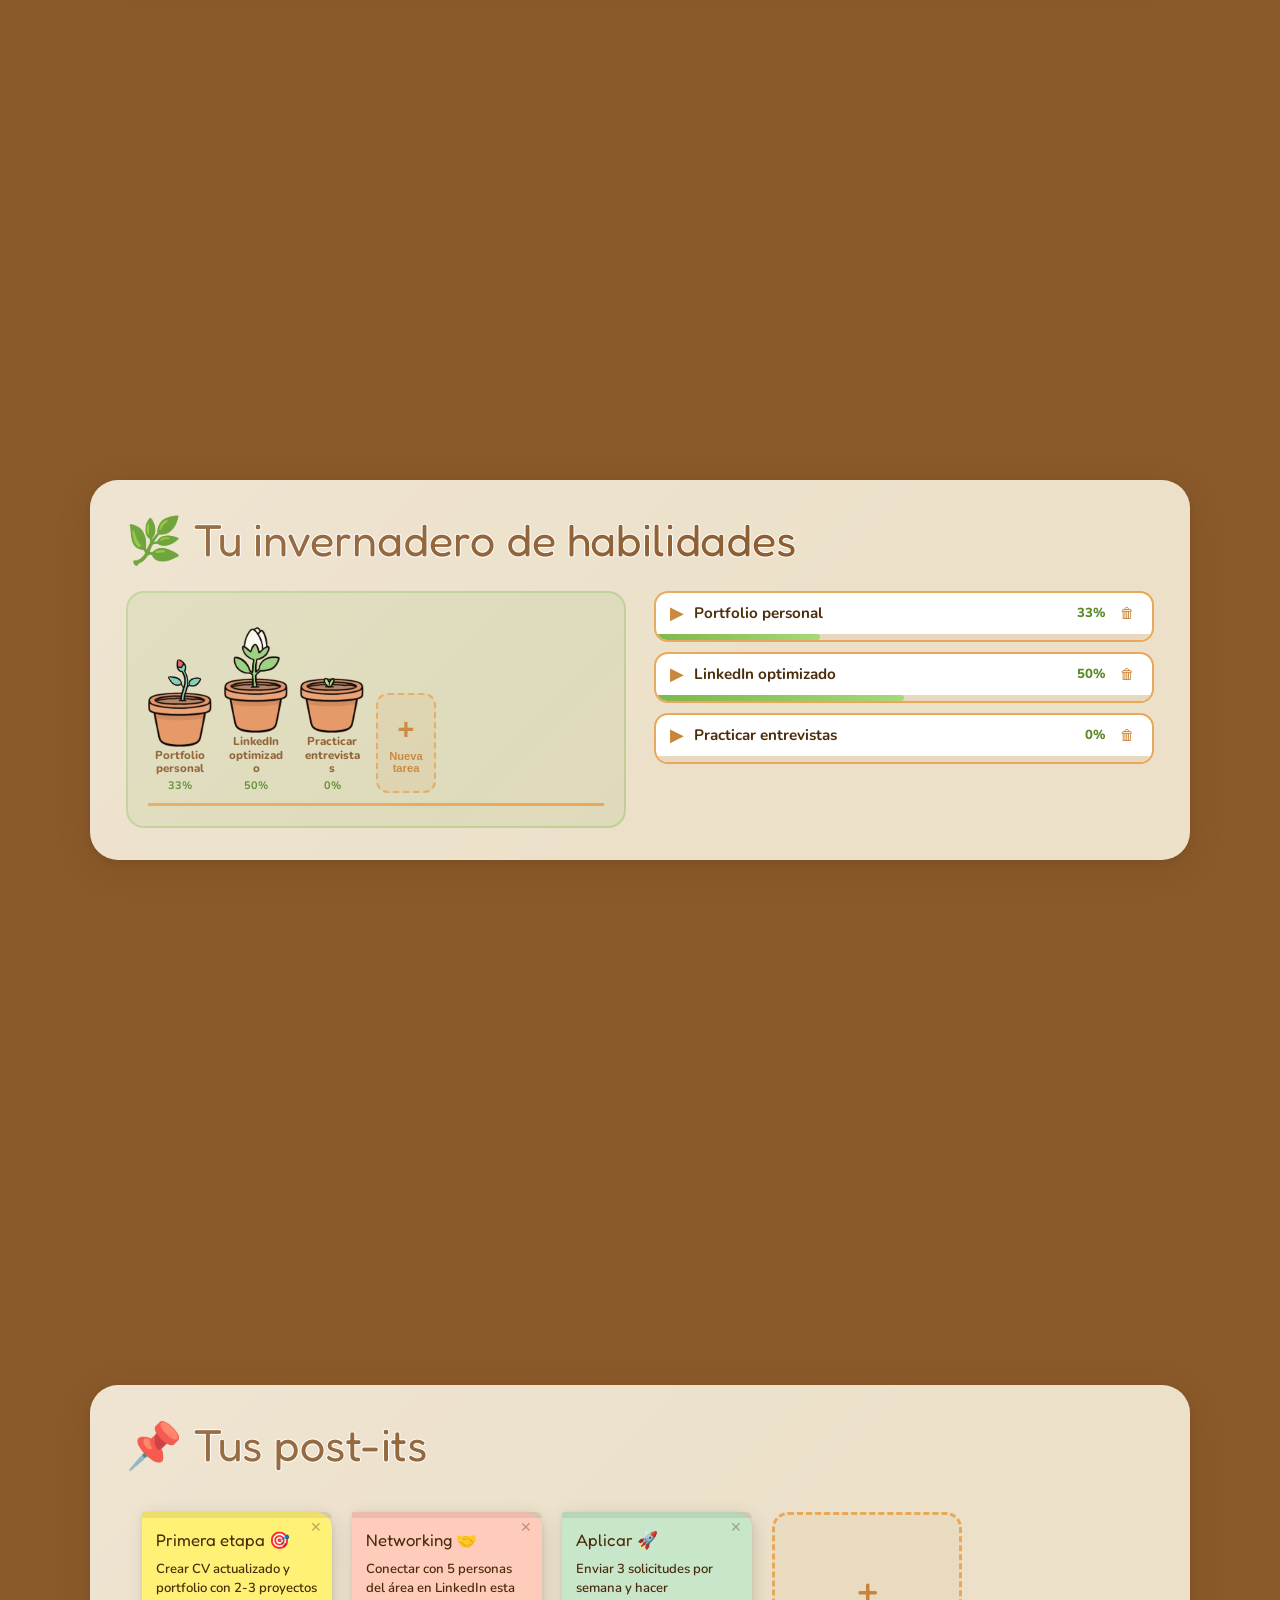
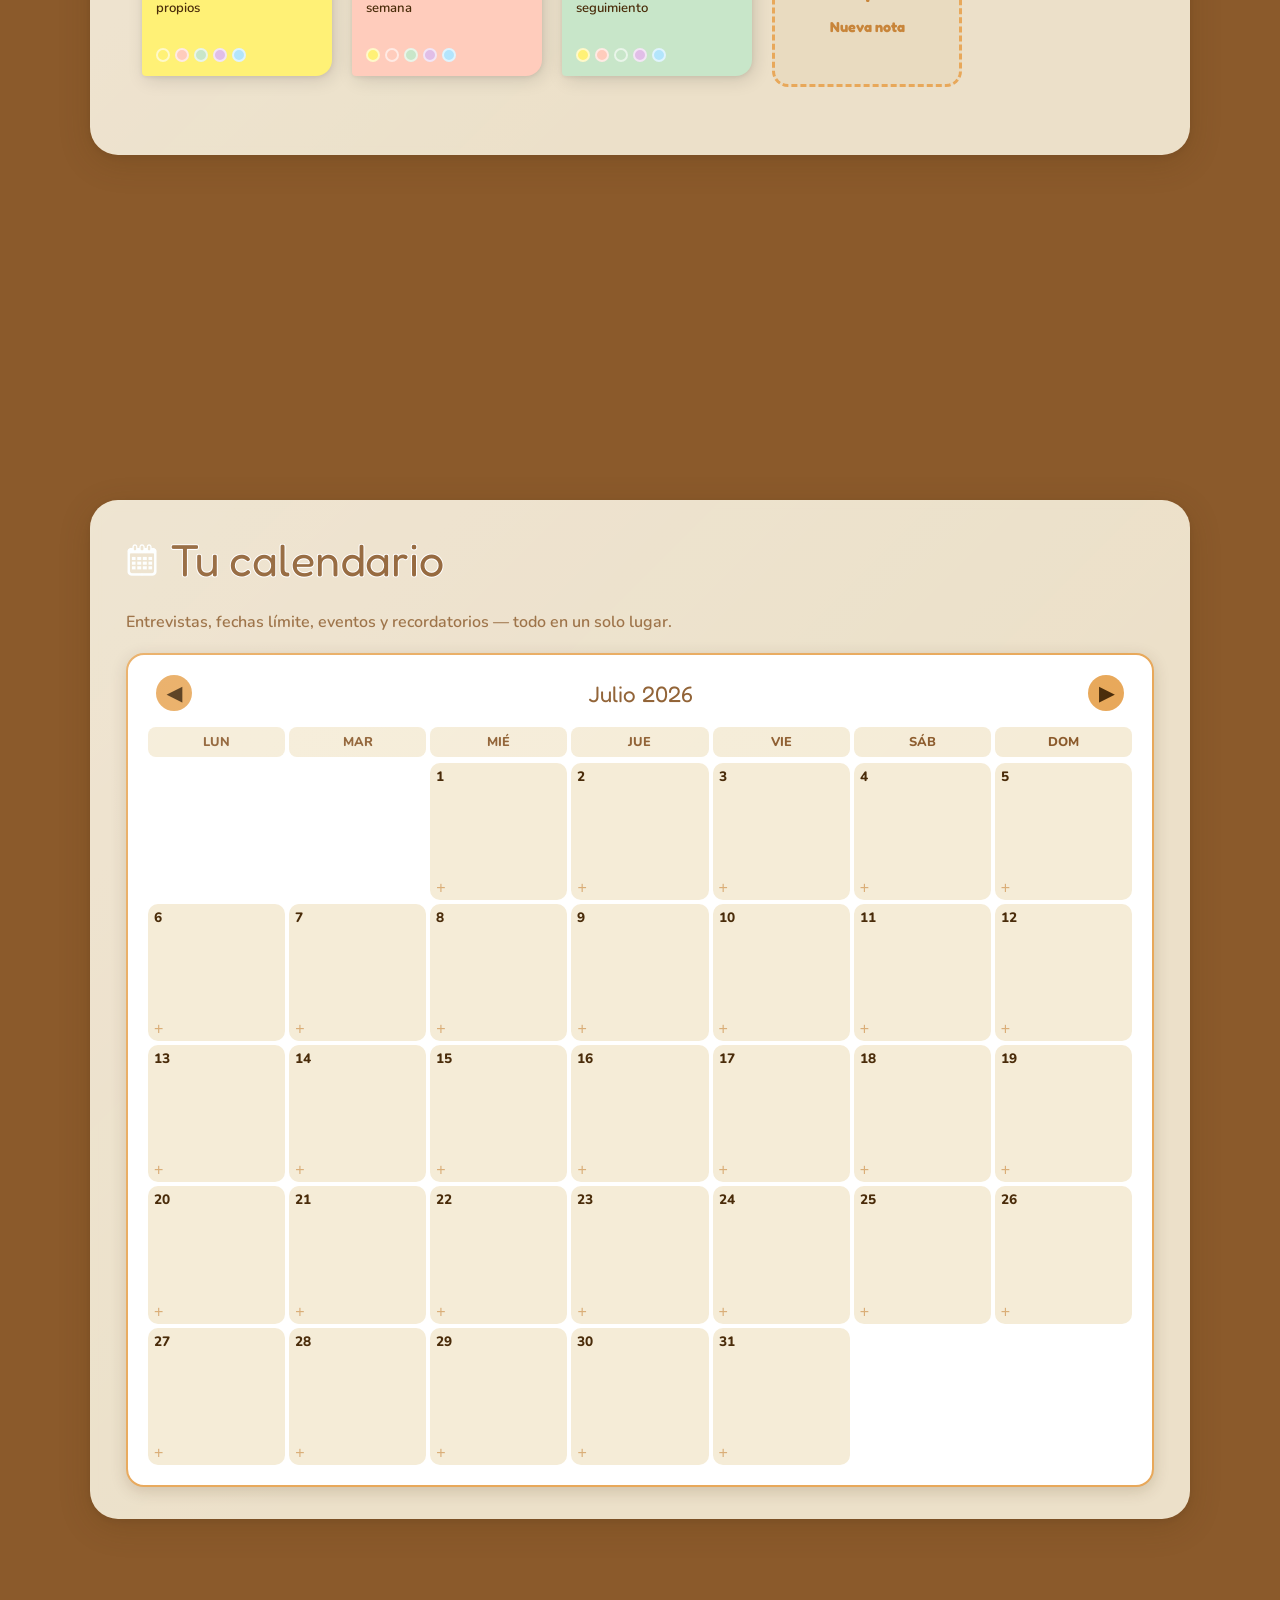
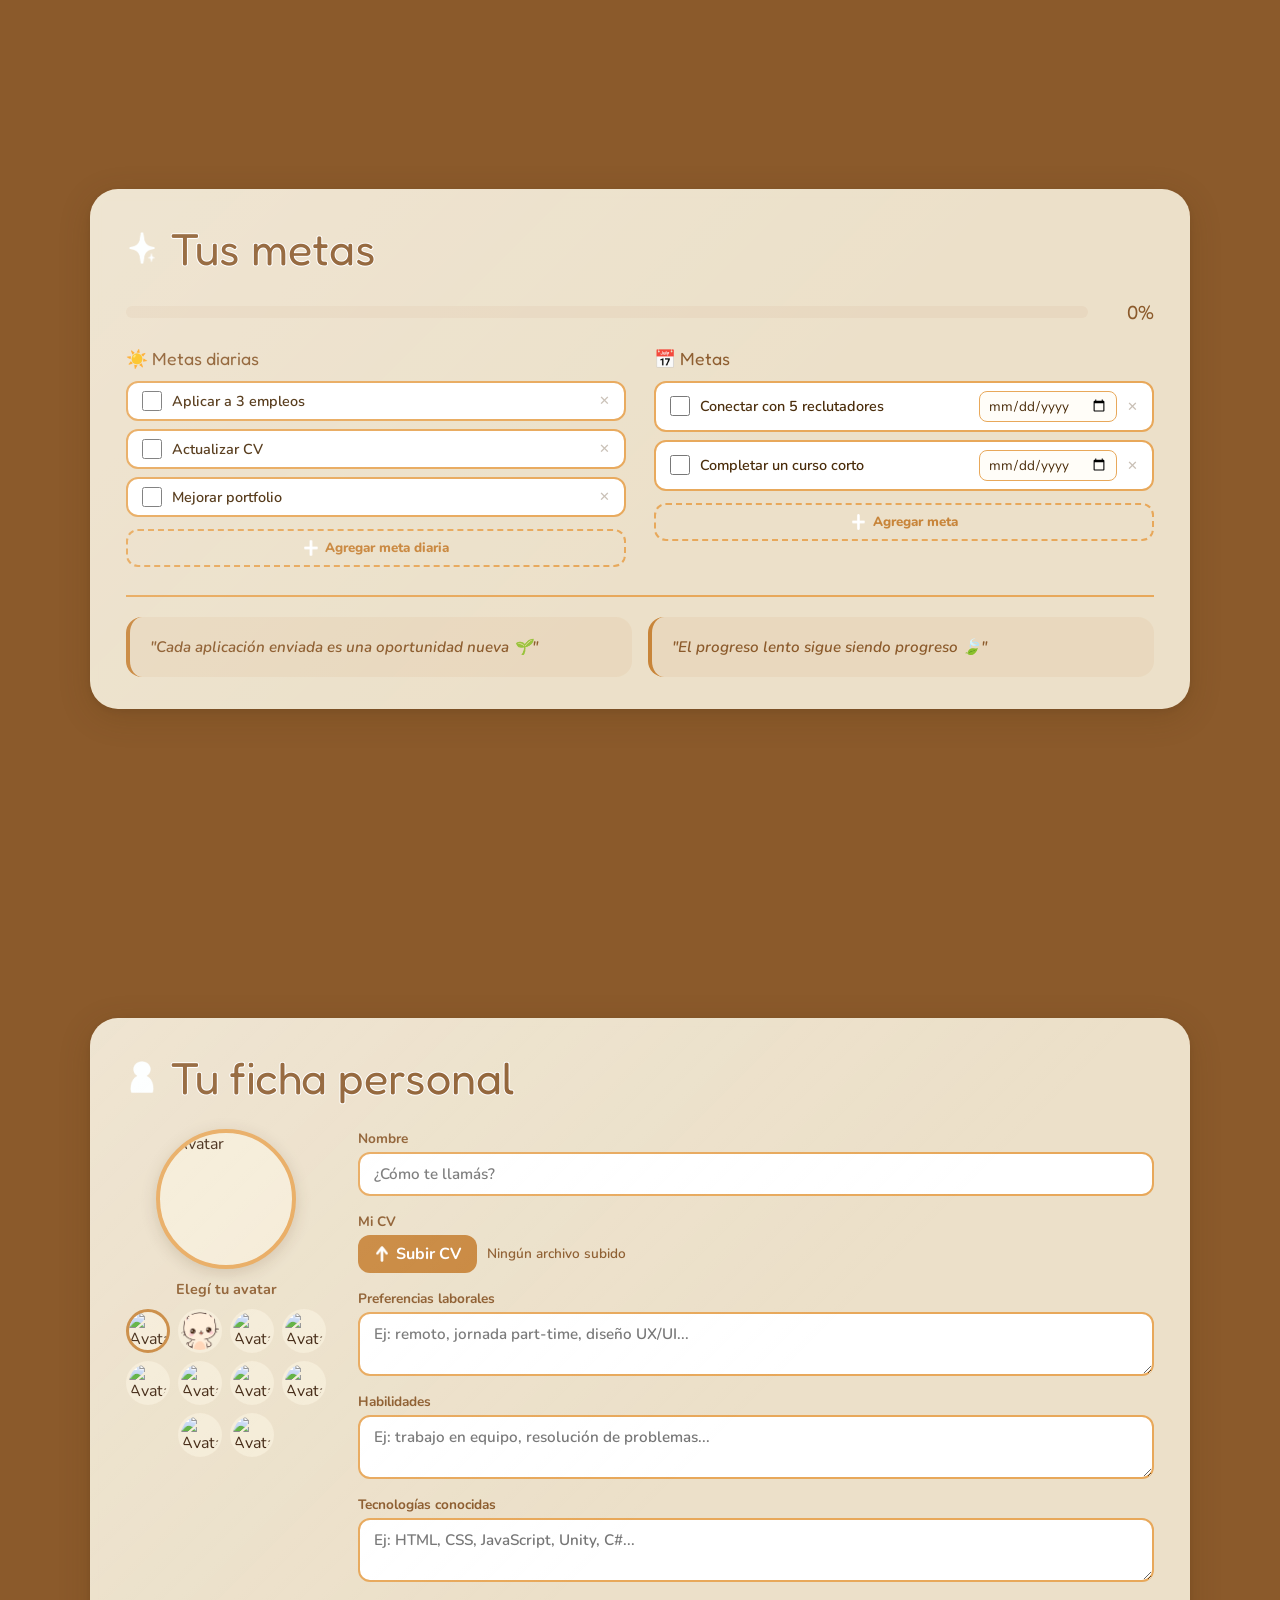
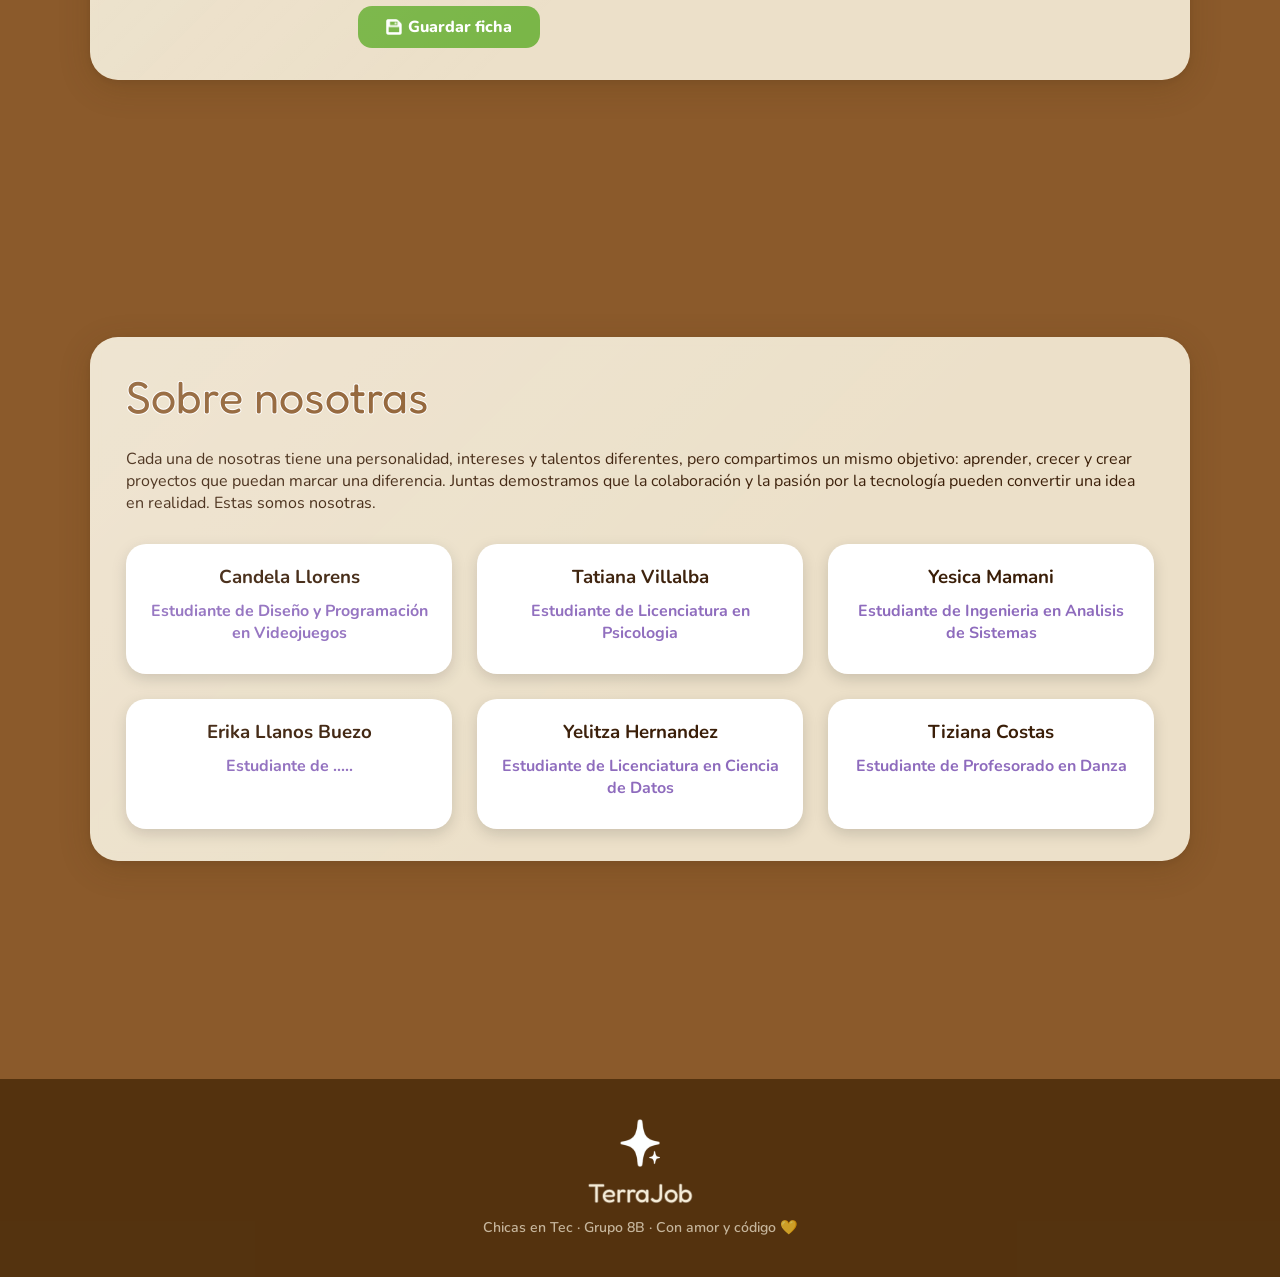
==== commit f9fa44ce: "Iconos dibujos, ajustes bug música, cambio de nombre web" ====
--- a/index.html
+++ b/index.html
@@ -1,7 +1,7 @@
 <!DOCTYPE html>
 <!--
   ╔══════════════════════════════════════════════════════════════╗
-  ║               JOBQUEST ✿ GUMMY ✿ TU ESPACIO COZY            ║
+  ║               TERRAJOB ✿ GUMMY ✿ TU ESPACIO COZY            ║
   ║         Chicas en Tec · Grupo 8B                            ║
   ╠══════════════════════════════════════════════════════════════╣
   ║  IMÁGENES REQUERIDAS (colocar en la misma carpeta):          ║
@@ -17,14 +17,14 @@
   ║    icon-save.png  icon-upload.png  icon-close.png                  ║
   ║    icon-track-0.png  icon-track-1.png  icon-track-2.png  icon-track-off.png ║
   ║    badge-space.png  badge-rhythm.png  badge-future.png            ║
-  ║    logo-jobquest.png  footer-emoji.png                           ║
+  ║    logo-terrajob.png  footer-emoji.png                           ║
   ╚══════════════════════════════════════════════════════════════╝
 -->
 <html lang="es">
 <head>
   <meta charset="UTF-8">
   <meta name="viewport" content="width=device-width, initial-scale=1.0">
-  <title>JobQuest ✿ Gummy, tu espacio cozy</title>
+  <title>TerraJob ✿ Gummy, tu espacio cozy</title>
 
   <link href="https://fonts.googleapis.com/css2?family=Nunito:wght@400;600;700;800;900&family=Fredoka+One&display=swap" rel="stylesheet">
   <link rel="stylesheet" href="MainStyle.css">
@@ -37,7 +37,7 @@
 ═════════════════════════════════════════════════════════════════ -->
 <div id="login-screen">
   <div class="login-card reveal visible">
-    <div class="login-logo"><img src="logo-jobquest.png" alt="JobQuest" class="login-logo-img"></div>
+    <div class="login-logo"><img src="logo-terrajob.png" alt="TerraJob" class="login-logo-img"></div>
     <div class="login-sub">Tu invernadero de crecimiento profesional</div>
 
     <div class="login-tabs">
@@ -132,8 +132,8 @@
   <section class="section bg-inicio" id="section-inicio">
     <div class="card welcome-card reveal">
       <div class="title-logo-row">
-        <img src="logo-jobquest.png" alt="JobQuest" class="title-logo-img">
-        <span class="title-platform-name">JobQuest</span>
+        <img src="logo-terrajob.png" alt="TerraJob" class="title-logo-img">
+        <span class="title-platform-name">TerraJob</span>
       </div>
       <div class="greeting-line">
         <span id="typed-greeting"></span><span class="cursor-blink"></span>
@@ -206,11 +206,8 @@
   </section>
 
   <!-- ─────────────────────────────────────────────────────────────
-       SECCIÓN 5: GOOGLE CALENDAR
-  ────────────────────────────────────────────────────────────── -->
-  <!-- ─────────────────────────────────────────────────────────────
-     SECCIÓN 5: CALENDARIO PERSONALIZADO
-───────────────────────────────────────────────────────────── -->
+       SECCIÓN 5: CALENDARIO PERSONALIZADO
+  ────────────────────────────────────────────────────────────── -->
   <section class="section bg-calendario" id="section-calendario">
     <div class="card calendar-card reveal">
       <div class="section-title"><img src="icon-calendar.png" alt="Calendario" class="section-icon"> Tu calendario</div>
@@ -338,59 +335,55 @@
   </section>
 
   <!-- SECCIÓN 8: SOBRE NOSOTRAS -->
-<section class="section bg-nosotras" id="section-nosotras">
-  <div class="card nosotras-card reveal">
-    <div class="section-title"> Sobre nosotras</div>
-
-    <p class="nosotras-texto">
-      Cada una de nosotras tiene una personalidad, intereses y talentos diferentes, pero compartimos un mismo objetivo:
-      aprender, crecer y crear proyectos que puedan marcar una diferencia. Juntas demostramos que la colaboración y la pasión
-      por la tecnología pueden convertir una idea en realidad. Estas somos nosotras.
-    </p>
-
-    <div class="equipo-grid">
-      <article class="integrante-card">
-        <h3> Candela Llorens</h3>
-        <p class="integrante-rol"> Estudiante de Diseño y Programación en Videojuegos</p>
-      </article>
-
-      <article class="integrante-card">
-      
-        <h3>Tatiana Villalba</h3>
-        <p class="integrante-rol">Estudiante de Licenciatura en Psocologia</p>
-      </article>
-
-      <article class="integrante-card">
-        <h3>Yesica Mamani</h3>
-        <p class="integrante-rol"> Estudiante de Ingenieria en Analisis de Sistemas</p>
-      </article>
-
-      <article class="integrante-card">
-        <h3> Erika Llanos Buezo</h3>
-        <p class="integrante-rol"> Estudiante de .....</p>
-      </article>
-
-        <article class="integrante-card">
-        <h3> Yelitza Hernandez</h3>
-        <p class="integrante-rol"> Estudiante de Licenciatura en Ciencia de Datos</p>
-     </article>
-
-       <article class="integrante-card">
-        <h3> Tiziana Costas</h3>
-        <p class="integrante-rol"> Estudiante de Profesorado en Danza</p>
-      </article>
-
-
-    </div>
-  </div>
-</section>
-
+  <section class="section bg-nosotras" id="section-nosotras">
+    <div class="card nosotras-card reveal">
+      <div class="section-title"> Sobre nosotras</div>
+
+      <p class="nosotras-texto">
+        Cada una de nosotras tiene una personalidad, intereses y talentos diferentes, pero compartimos un mismo objetivo:
+        aprender, crecer y crear proyectos que puedan marcar una diferencia. Juntas demostramos que la colaboración y la pasión
+        por la tecnología pueden convertir una idea en realidad. Estas somos nosotras.
+      </p>
+
+      <div class="equipo-grid">
+        <article class="integrante-card">
+          <h3> Candela Llorens</h3>
+          <p class="integrante-rol"> Estudiante de Diseño y Programación en Videojuegos</p>
+        </article>
+
+        <article class="integrante-card">
+          <h3>Tatiana Villalba</h3>
+          <p class="integrante-rol">Estudiante de Licenciatura en Psicologia</p>
+        </article>
+
+        <article class="integrante-card">
+          <h3>Yesica Mamani</h3>
+          <p class="integrante-rol"> Estudiante de Ingenieria en Analisis de Sistemas</p>
+        </article>
+
+        <article class="integrante-card">
+          <h3> Erika Llanos Buezo</h3>
+          <p class="integrante-rol"> Estudiante de .....</p>
+        </article>
+
+        <article class="integrante-card">
+          <h3> Yelitza Hernandez</h3>
+          <p class="integrante-rol"> Estudiante de Licenciatura en Ciencia de Datos</p>
+        </article>
+
+        <article class="integrante-card">
+          <h3> Tiziana Costas</h3>
+          <p class="integrante-rol"> Estudiante de Profesorado en Danza</p>
+        </article>
+      </div>
+    </div>
+  </section>
 
   <!-- FOOTER -->
   <footer class="section bg-footer" id="section-footer">
     <div class="footer-inner">
-      <img src="footer-emoji.png" alt="JobQuest" class="footer-emoji">
-      <div class="footer-logo">JobQuest</div>
+      <img src="footer-emoji.png" alt="TerraJob" class="footer-emoji">
+      <div class="footer-logo">TerraJob</div>
       <div class="footer-sub">Chicas en Tec · Grupo 8B · Con amor y código 💛</div>
     </div>
   </footer>
@@ -398,7 +391,7 @@
 </div><!-- fin #app -->
 
 <script src="MainJS.js"></script>
-<div id="confetti-container"></div> !--confetitos cuando se cumpla una meta 
+<div id="confetti-container"></div> <!-- confetitos cuando se cumpla una meta -->
 
 </body>
 </html>
--- a/MainStyle.css
+++ b/MainStyle.css
@@ -1259,7 +1259,7 @@
   .postit { width: 160px; min-height: 140px; }
 }
 
-/* ── Confetitos cuando de cumple con una meta.── */
+/* ── Confetitos - metasz── */
 #confetti-container{ 
     position:fixed;
     top:0;
@@ -1274,7 +1274,7 @@
 .confetti{
     position:absolute;
     font-size:24px;
-    animation:fall 2s linear forwards;
+    animation:fall 4s linear forwards;
 }
 
 @keyframes fall{
@@ -1288,8 +1288,7 @@
     }
 }
 
-@keyframes fall{
-}
+
 
 /* ===== SECCIÓN SOBRE NOSOTRAS ===== */
 
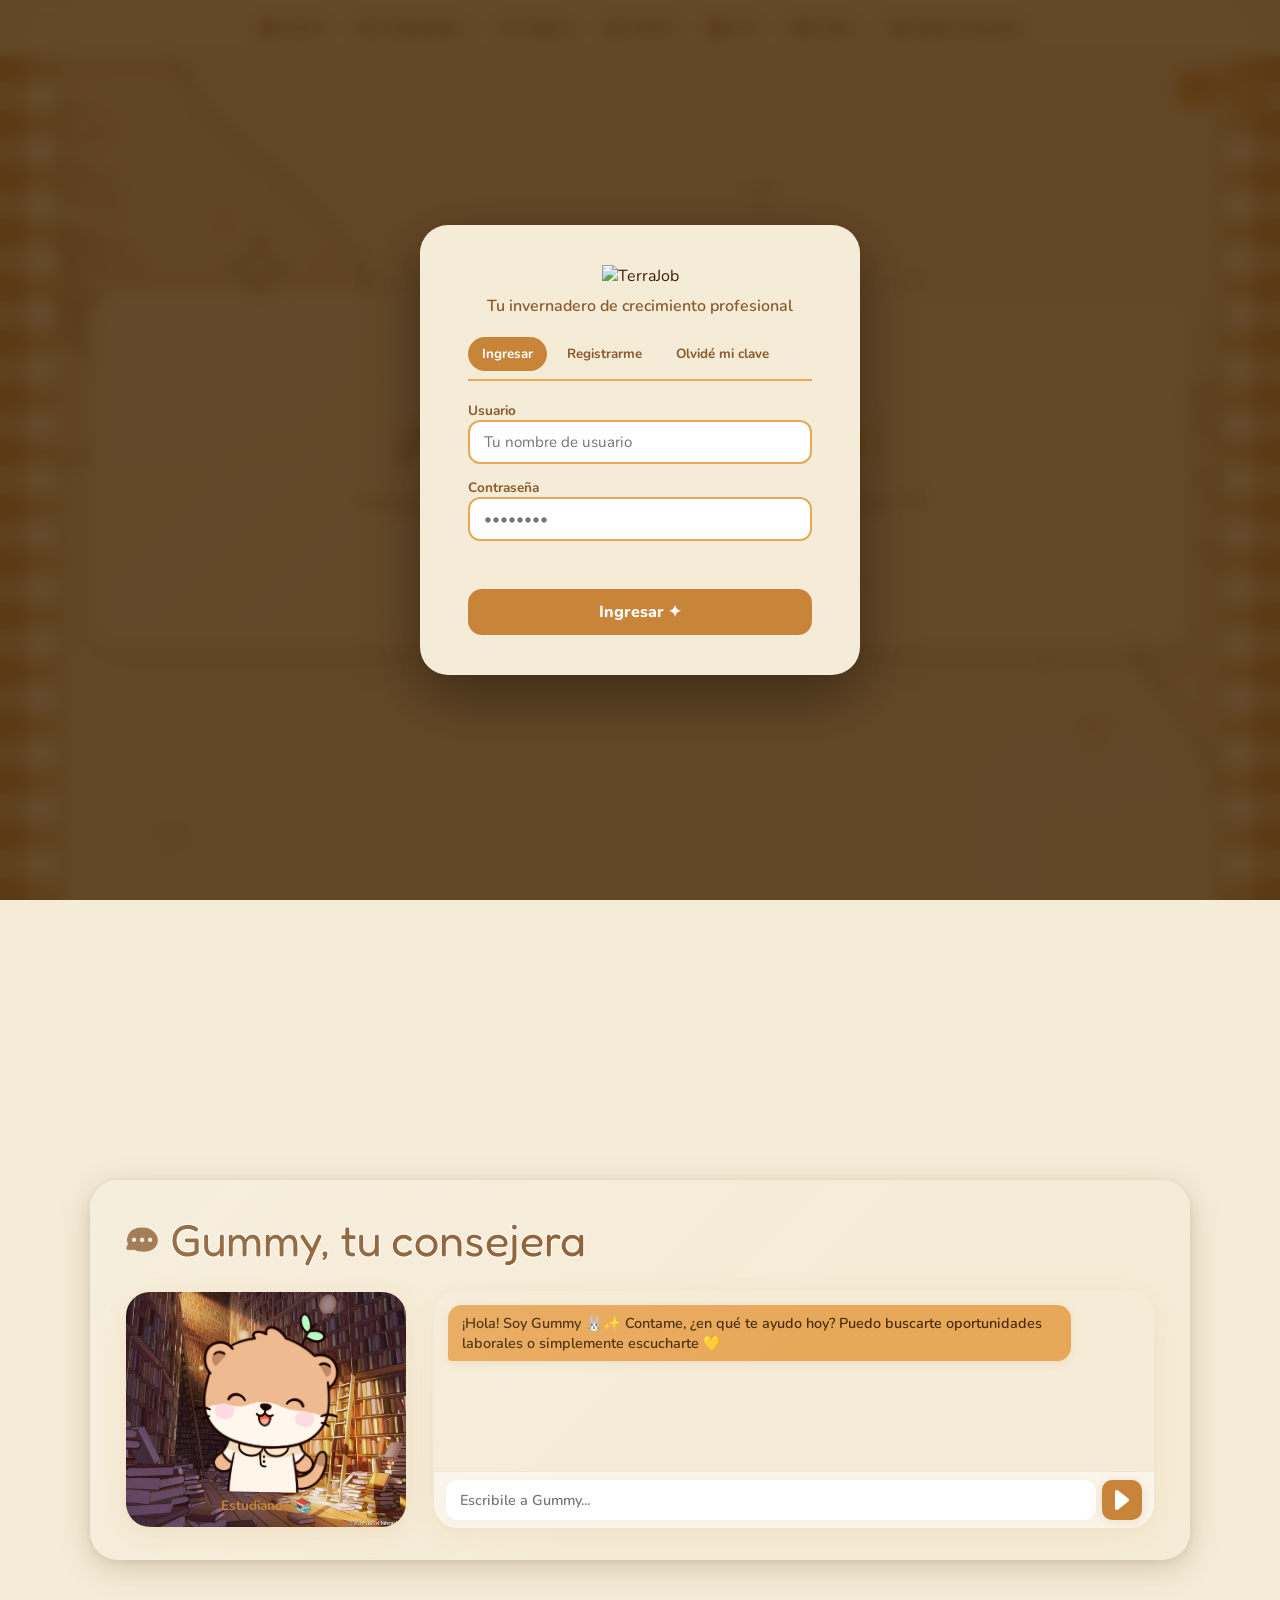
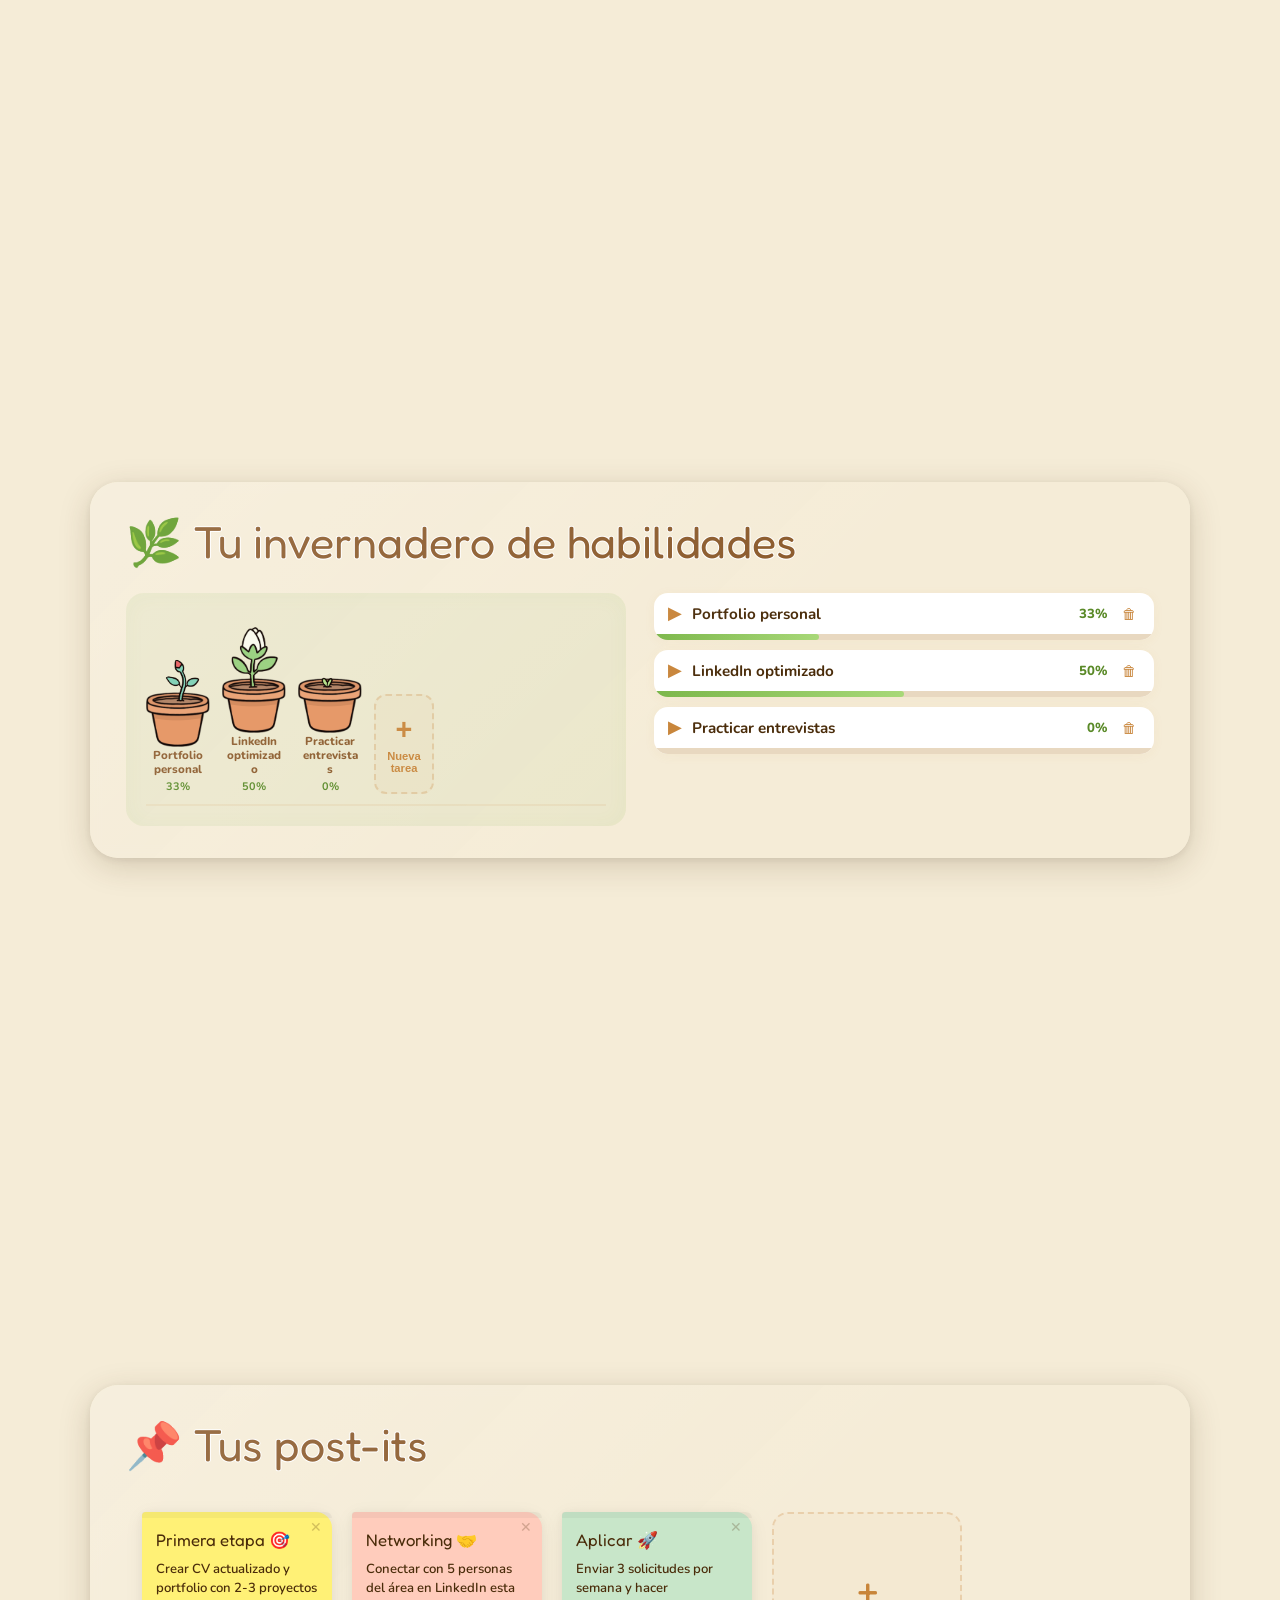
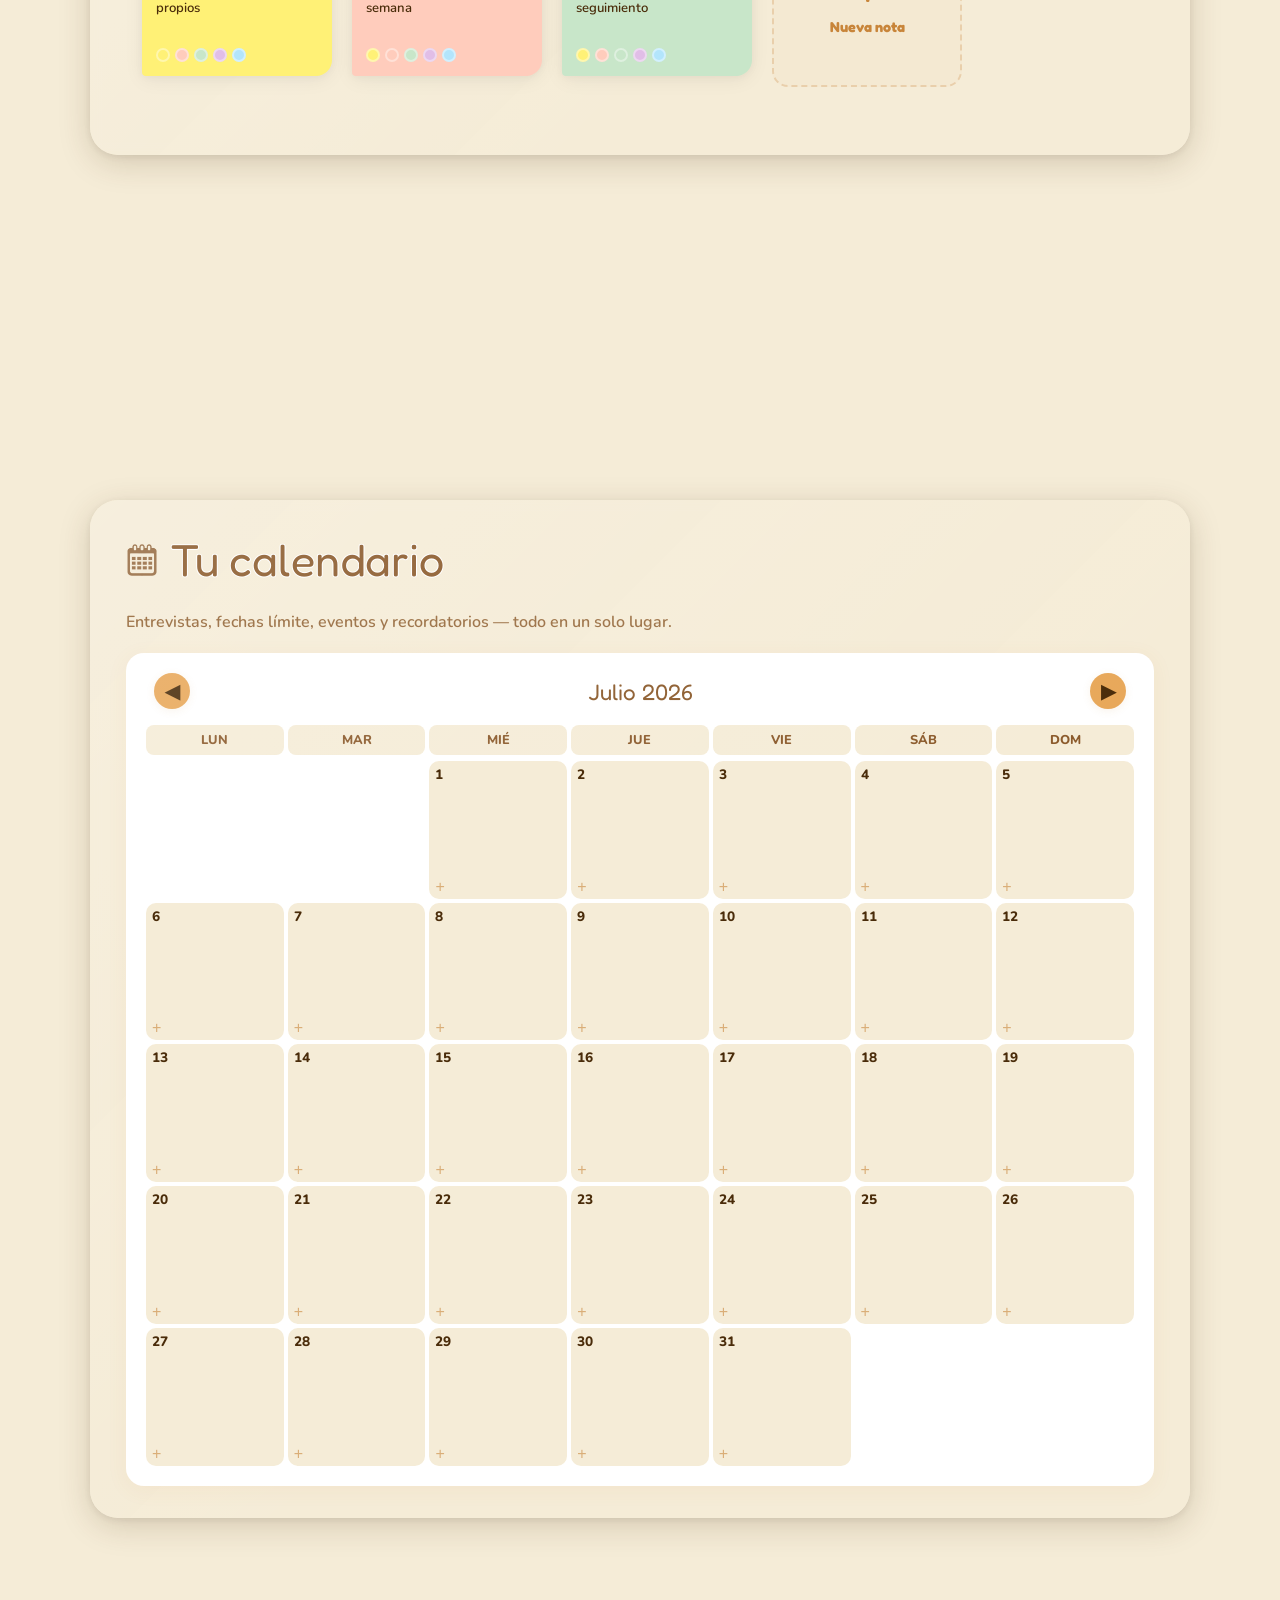
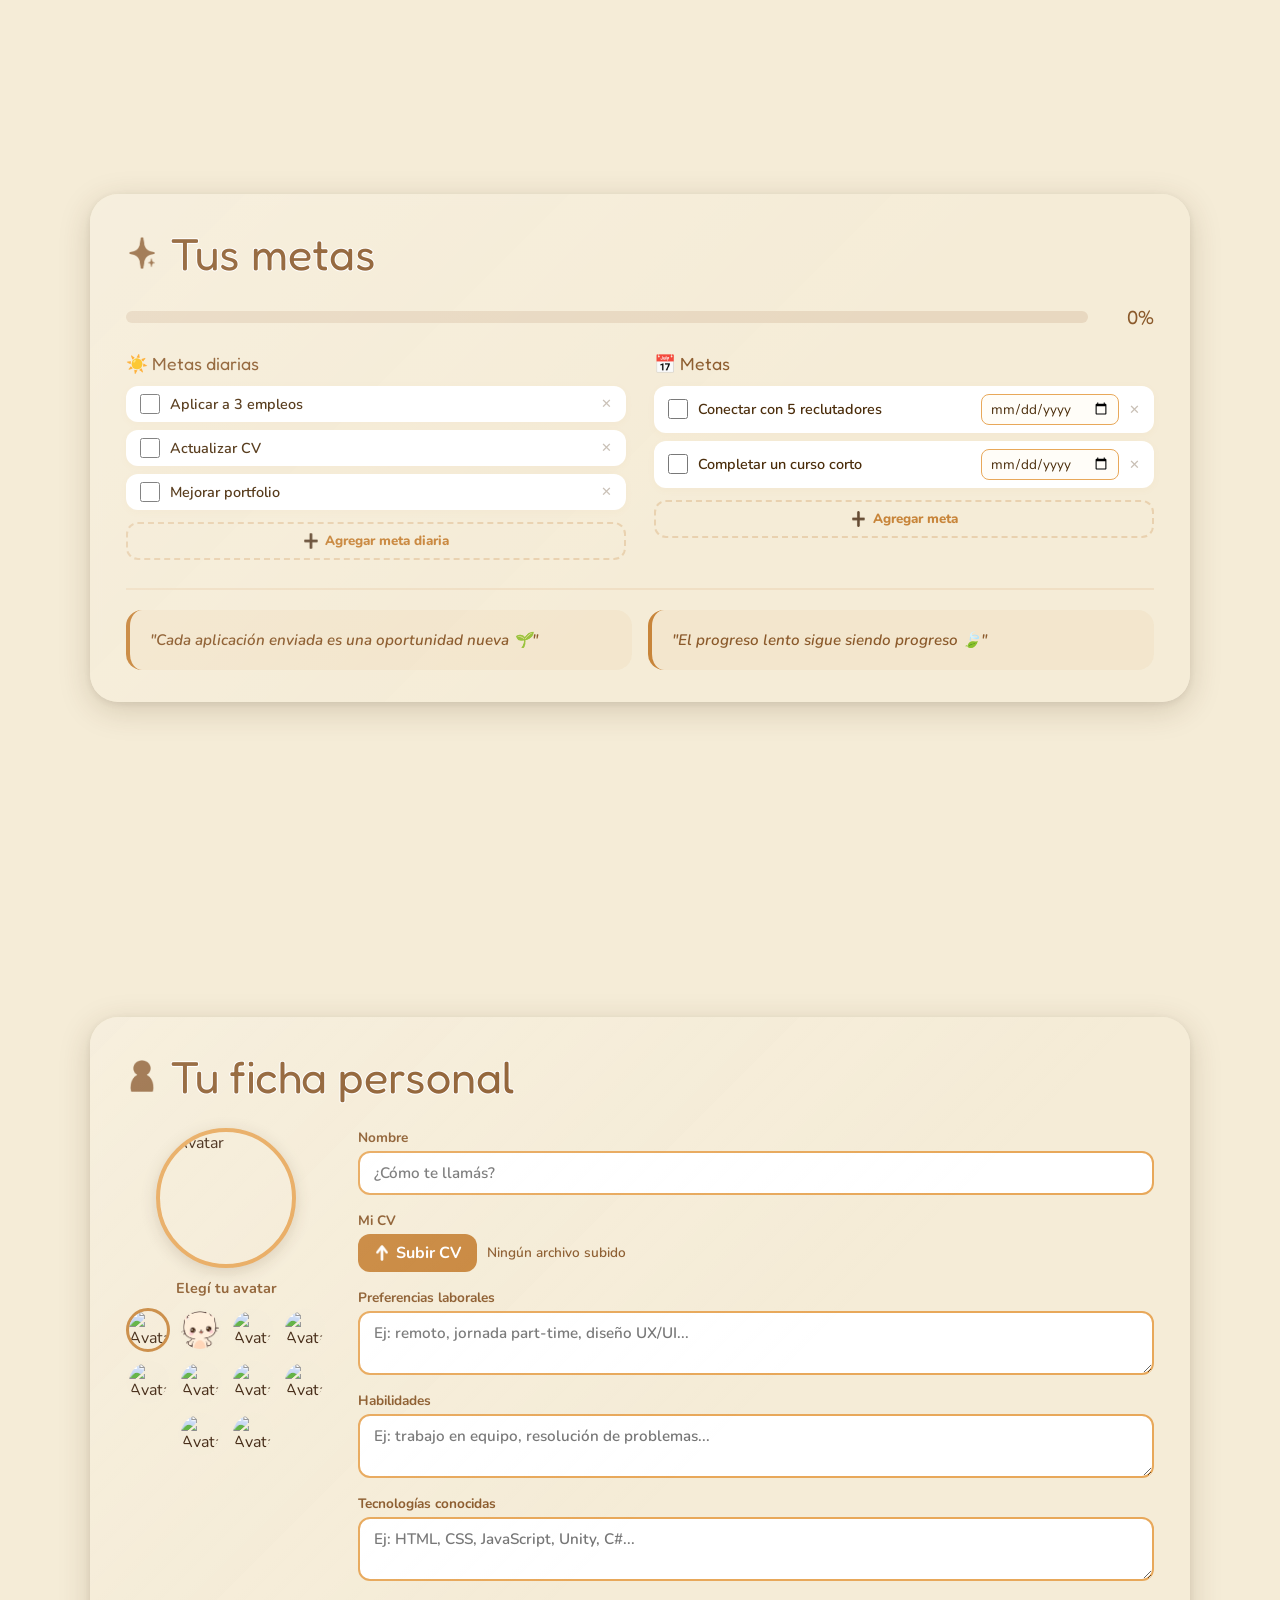
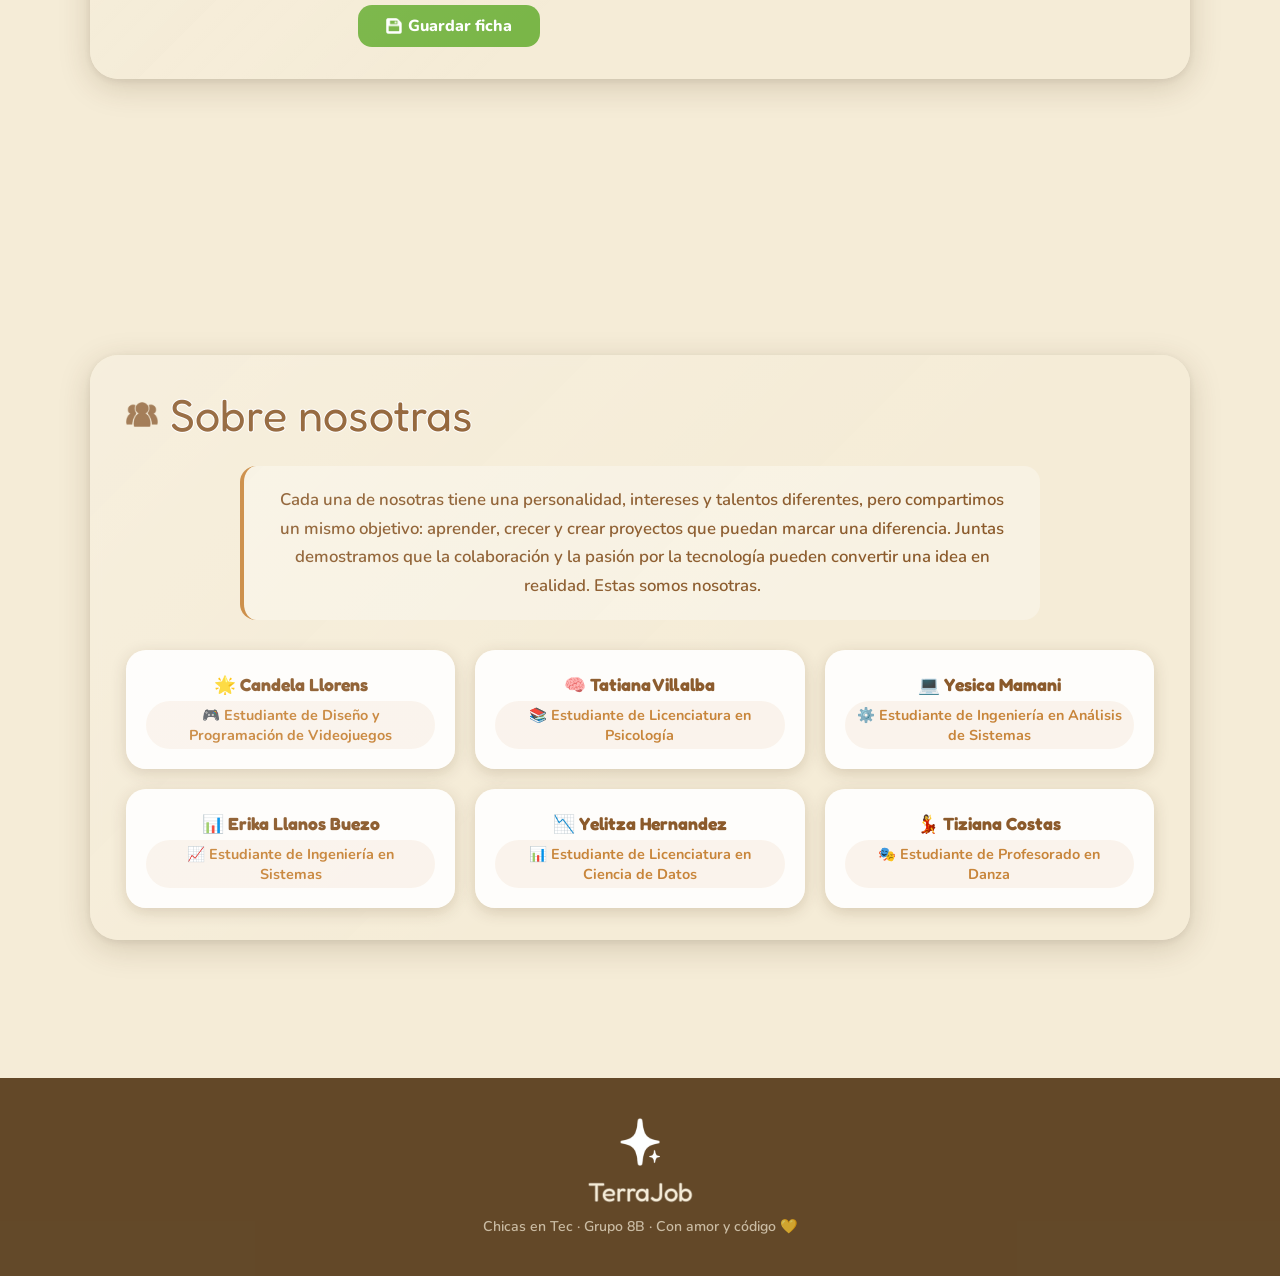
==== commit 3c6cda24: "Iconos ajustes" ====
--- a/index.html
+++ b/index.html
@@ -11,13 +11,14 @@
   ║    avatar-octopus.png  avatar-butterfly.png                        ║
   ║    bg-pattern-1.png  bg-pattern-2.png  frame-left.png  frame-right.png ║
   ║    icon-home.png  icon-calendar.png  icon-goals.png  icon-profile.png ║
-  ║    icon-cv.png  icon-chat.png  icon-sfx.png  icon-sfx-muted.png    ║
-  ║    icon-music.png  icon-music-muted.png  icon-send.png  icon-add.png ║
-  ║    icon-expand.png  icon-delete.png  icon-check.png  icon-uncheck.png ║
-  ║    icon-save.png  icon-upload.png  icon-close.png                  ║
-  ║    icon-track-0.png  icon-track-1.png  icon-track-2.png  icon-track-off.png ║
-  ║    badge-space.png  badge-rhythm.png  badge-future.png            ║
-  ║    logo-terrajob.png  footer-emoji.png                           ║
+  ║    icon-cv.png  icon-chat.png  icon-about.png  icon-sfx.png       ║
+  ║    icon-sfx-muted.png  icon-music.png  icon-music-muted.png       ║
+  ║    icon-send.png  icon-add.png  icon-expand.png  icon-delete.png  ║
+  ║    icon-check.png  icon-uncheck.png  icon-save.png  icon-upload.png ║
+  ║    icon-close.png  icon-track-0.png  icon-track-1.png             ║
+  ║    icon-track-2.png  icon-track-off.png  badge-space.png          ║
+  ║    badge-rhythm.png  badge-future.png  logo-terrajob.png          ║
+  ║    footer-emoji.png                                              ║
   ╚══════════════════════════════════════════════════════════════╝
 -->
 <html lang="es">
@@ -89,8 +90,7 @@
   <a href="#section-perfil"><img src="icon-profile.png" alt="Perfil" class="nav-icon"> Perfil</a>
   <a href="#cv-upload"><img src="icon-cv.png" alt="CV" class="nav-icon"> CV</a>
   <a href="#section-mascota"><img src="icon-chat.png" alt="Chat" class="nav-icon"> Chat</a>
-  <a href="#section-nosotras"><span class="nav-icon"></span> Sobre nosotras</a>
-</a>
+  <a href="#section-nosotras"><img src="icon-about.png" alt="Sobre nosotras" class="nav-icon"> Sobre nosotras</a>
 </nav>
 
 <!-- ═══════════════════════════════════════════════════════════════
@@ -102,15 +102,15 @@
     <span></span><span></span><span></span>
   </div>
 </div>
-
+  
 <!-- CONTROLES DE SONIDO -->
 <div class="sound-controls">
   <button class="sound-btn" id="sfx-btn" title="Efectos de sonido"><img src="icon-sfx.png" alt="Sonido" id="sfx-icon"></button>
   <button class="sound-btn" id="music-btn" title="Música"><img src="icon-music.png" alt="Música" id="music-icon"></button>
   <div class="track-selector" id="track-selector">
-    <button class="track-btn active" data-track="0"><img src="icon-track-0.png" alt="Café" class="track-icon"> Café Cozy</button>
-    <button class="track-btn" data-track="1"><img src="icon-track-1.png" alt="Lluvia" class="track-icon"> Lluvia & Jazz</button>
-    <button class="track-btn" data-track="2"><img src="icon-track-2.png" alt="Otoño" class="track-icon"> Otoño Suave</button>
+    <button class="track-btn active" data-track="0"><img src="icon-track-0.png" alt="Brisa Alegre" class="track-icon"> Brisa Alegre</button>
+    <button class="track-btn" data-track="1"><img src="icon-track-1.png" alt="Noche Calma" class="track-icon"> Noche Calma</button>
+    <button class="track-btn" data-track="2"><img src="icon-track-2.png" alt="Aroma Dulce" class="track-icon"> Aroma Dulce</button>
     <button class="track-btn" data-track="-1" style="border-top:1.5px solid var(--caramel-light); margin-top:2px; padding-top:8px">
       <img src="icon-track-off.png" alt="Sin música" class="track-icon"> Ninguna
     </button>
@@ -149,37 +149,34 @@
     </div>
   </section>
 
-  <!-- ─────────────────────────────────────────────────────────────
-       SECCIÓN 2: MASCOTA + CHAT (destacado)
-  ────────────────────────────────────────────────────────────── -->
-  <section class="section bg-mascota" id="section-mascota">
-    <div class="card mascota-card reveal">
-      <div class="section-title"><img src="icon-chat.png" alt="Chat" class="section-icon"> Gummy, tu consejera</div>
-      <div class="mascota-layout">
-        <div class="gummy-panel">
-          <div class="gummy-frame">
-            <div id="gummy-wrapper">
-              <img id="MainPet" src="gummy-idle1.png" alt="Gummy, tu consejera" />
-            </div>
-            <div class="gummy-state-label" id="gummy-state-label">¡Hola! 🐰</div>
-          </div>
-        </div>
-        <div class="gummy-chat">
-          <div class="chat-messages" id="chat-messages">
-            <div class="chat-msg gummy">
-              ¡Hola! Soy Gummy 🐰✨ Contame, ¿en qué te ayudo hoy?
-              Puedo buscarte oportunidades laborales o simplemente escucharte 💛
-            </div>
-          </div>
-          <div class="chat-input-row">
-            <input type="text" class="chat-input" id="chat-input" placeholder="Escribile a Gummy..." autocomplete="off"/>
-            <button class="chat-send-btn" id="chat-send-btn"><img src="icon-send.png" alt="Enviar"></button>
-          </div>
-        </div>
-      </div>
-    </div>
-  </section>
-
+<!-- ── MASCOTA + CHAT ── -->
+<section class="section bg-mascota" id="section-mascota">
+  <div class="card mascota-card reveal">
+    <div class="section-title"><img src="icon-chat.png" alt="Chat" class="section-icon"> Gummy, tu consejera</div>
+    <div class="mascota-layout">
+      <div class="gummy-panel">
+        <div class="gummy-frame">
+          <div id="gummy-wrapper">
+            <img id="MainPet" src="gummy-idle1.png" alt="Gummy, tu consejera" />
+          </div>
+          <div class="gummy-state-label" id="gummy-state-label">¡Hola! 🐰</div>
+        </div>
+      </div>
+      <div class="gummy-chat">
+        <div class="chat-messages" id="chat-messages">
+          <div class="chat-msg gummy">
+            ¡Hola! Soy Gummy 🐰✨ Contame, ¿en qué te ayudo hoy?
+            Puedo buscarte oportunidades laborales o simplemente escucharte 💛
+          </div>
+        </div>
+        <div class="chat-input-row">
+          <input type="text" class="chat-input" id="chat-input" placeholder="Escribile a Gummy..." autocomplete="off"/>
+          <button class="chat-send-btn" id="chat-send-btn"><img src="icon-send.png" alt="Enviar"></button>
+        </div>
+      </div>
+    </div>
+  </div>
+</section>
   <!-- ─────────────────────────────────────────────────────────────
        SECCIÓN 3: INVERNADERO DE HABILIDADES
   ────────────────────────────────────────────────────────────── -->
@@ -337,7 +334,7 @@
   <!-- SECCIÓN 8: SOBRE NOSOTRAS -->
   <section class="section bg-nosotras" id="section-nosotras">
     <div class="card nosotras-card reveal">
-      <div class="section-title"> Sobre nosotras</div>
+      <div class="section-title"><img src="icon-about.png" alt="Sobre nosotras" class="section-icon"> Sobre nosotras</div>
 
       <p class="nosotras-texto">
         Cada una de nosotras tiene una personalidad, intereses y talentos diferentes, pero compartimos un mismo objetivo:
@@ -347,38 +344,38 @@
 
       <div class="equipo-grid">
         <article class="integrante-card">
-          <h3> Candela Llorens</h3>
-          <p class="integrante-rol"> Estudiante de Diseño y Programación en Videojuegos</p>
-        </article>
-
-        <article class="integrante-card">
-          <h3>Tatiana Villalba</h3>
-          <p class="integrante-rol">Estudiante de Licenciatura en Psicologia</p>
-        </article>
-
-        <article class="integrante-card">
-          <h3>Yesica Mamani</h3>
-          <p class="integrante-rol"> Estudiante de Ingenieria en Analisis de Sistemas</p>
-        </article>
-
-        <article class="integrante-card">
-          <h3> Erika Llanos Buezo</h3>
-          <p class="integrante-rol"> Estudiante de .....</p>
-        </article>
-
-        <article class="integrante-card">
-          <h3> Yelitza Hernandez</h3>
-          <p class="integrante-rol"> Estudiante de Licenciatura en Ciencia de Datos</p>
-        </article>
-
-        <article class="integrante-card">
-          <h3> Tiziana Costas</h3>
-          <p class="integrante-rol"> Estudiante de Profesorado en Danza</p>
-        </article>
-      </div>
-    </div>
-  </section>
-
+          <h3>🌟 Candela Llorens</h3>
+          <p class="integrante-rol">🎮 Estudiante de Diseño y Programación de Videojuegos</p>
+        </article>
+
+        <article class="integrante-card">
+          <h3>🧠 Tatiana Villalba</h3>
+          <p class="integrante-rol">📚 Estudiante de Licenciatura en Psicología</p>
+        </article>
+
+        <article class="integrante-card">
+          <h3>💻 Yesica Mamani</h3>
+          <p class="integrante-rol">⚙️ Estudiante de Ingeniería en Análisis de Sistemas</p>
+        </article>
+
+        <article class="integrante-card">
+          <h3>📊 Erika Llanos Buezo</h3>
+          <p class="integrante-rol">📈 Estudiante de Ingeniería en Sistemas</p>
+        </article>
+
+        <article class="integrante-card">
+          <h3>📉 Yelitza Hernandez</h3>
+          <p class="integrante-rol">📊 Estudiante de Licenciatura en Ciencia de Datos</p>
+        </article>
+
+        <article class="integrante-card">
+          <h3>💃 Tiziana Costas</h3>
+          <p class="integrante-rol">🎭 Estudiante de Profesorado en Danza</p>
+        </article>
+      </div>
+    </div>
+  </section>
+  
   <!-- FOOTER -->
   <footer class="section bg-footer" id="section-footer">
     <div class="footer-inner">
--- a/MainStyle.css
+++ b/MainStyle.css
@@ -17,6 +17,7 @@
   --text-dark: #3A1E08;
   --text-light: #FFFDF7;
   --shadow: rgba(74, 44, 10, 0.18);
+  --shadow-soft: rgba(200, 133, 58, 0.12);
   --font-body: 'Nunito', sans-serif;
   --font-display: 'Fredoka One', cursive;
 }
@@ -31,7 +32,7 @@
 
 body {
   font-family: var(--font-body);
-  background: var(--caramel-dark);
+  background: var(--cream);
   color: var(--text-dark);
   overflow-x: hidden;
   cursor: url("data:image/svg+xml,%3Csvg xmlns='http://www.w3.org/2000/svg' width='24' height='24' viewBox='0 0 24 24'%3E%3Ccircle cx='12' cy='12' r='9' fill='%23C8853A' stroke='white' stroke-width='2.5'/%3E%3Ccircle cx='12' cy='12' r='3' fill='white'/%3E%3C/svg%3E") 12 12, auto;
@@ -61,13 +62,13 @@
 .sound-btn {
   width: 38px; height: 38px;
   border-radius: 50%;
-  border: 2.5px solid var(--cream);
+  border: none;
   background: var(--caramel);
   display: flex;
   align-items: center;
   justify-content: center;
   transition: transform 0.2s, background 0.2s;
-  box-shadow: 0 2px 8px var(--shadow);
+  box-shadow: 0 2px 12px rgba(200, 133, 58, 0.25);
   padding: 0;
 }
 .sound-btn:hover { transform: scale(1.12); background: var(--caramel-light); }
@@ -82,7 +83,7 @@
   background: var(--cream);
   border-radius: 12px;
   padding: 8px;
-  box-shadow: 0 4px 16px var(--shadow);
+  box-shadow: 0 8px 32px rgba(74, 44, 10, 0.15);
   gap: 6px;
   flex-direction: column;
   min-width: 160px;
@@ -130,7 +131,8 @@
 .bg-postits,
 .bg-calendario,
 .bg-metas,
-.bg-perfil {
+.bg-perfil,
+.bg-nosotras {
   background-size: cover;
   background-position: center;
   background-attachment: fixed;
@@ -143,6 +145,7 @@
 .bg-calendario { background-image: url('bg-pattern-1.png'); }
 .bg-metas { background-image: url('bg-pattern-1.png'); }
 .bg-perfil { background-image: url('bg-pattern-1.png'); }
+.bg-nosotras { background-image: url('bg-pattern-1.png'); }
 
 .bg-pattern-2 .bg-inicio,
 .bg-pattern-2 .bg-mascota,
@@ -150,7 +153,8 @@
 .bg-pattern-2 .bg-postits,
 .bg-pattern-2 .bg-calendario,
 .bg-pattern-2 .bg-metas,
-.bg-pattern-2 .bg-perfil {
+.bg-pattern-2 .bg-perfil,
+.bg-pattern-2 .bg-nosotras {
   background-image: url('bg-pattern-2.png');
 }
 
@@ -169,6 +173,7 @@
   overflow: hidden;
   max-width: 1100px;
   width: 100%;
+  border: none;
 }
 .card::before {
   content: '';
@@ -205,9 +210,9 @@
   padding: 10px 20px;
   background: rgba(245, 236, 215, 0.92);
   backdrop-filter: blur(12px);
-  border-bottom: 2px solid var(--caramel-light);
+  border-bottom: none;
   flex-wrap: wrap;
-  box-shadow: 0 4px 20px var(--shadow);
+  box-shadow: 0 4px 24px rgba(74, 44, 10, 0.10);
 }
 .top-navbar a {
   text-decoration: none;
@@ -220,12 +225,20 @@
   display: flex;
   align-items: center;
   gap: 6px;
+  background: rgba(200, 133, 58, 0.08);
+  border: none;
+  outline: none;
 }
 .top-navbar a:hover {
   background: var(--caramel);
   color: white;
   transform: translateY(-2px);
-  box-shadow: 0 4px 12px rgba(200, 133, 58, 0.3);
+  box-shadow: 0 6px 20px rgba(200, 133, 58, 0.25);
+}
+.top-navbar a:focus,
+.top-navbar a:active {
+  outline: none;
+  border: none;
 }
 .nav-icon { width: 18px; height: 18px; object-fit: contain; }
 
@@ -309,14 +322,17 @@
   font-size: 0.95rem;
   padding: 8px 20px;
   border-radius: 999px;
-  border: 2.5px solid white;
-  box-shadow: 0 3px 10px var(--shadow);
-  transition: transform 0.2s;
+  border: none;
+  box-shadow: 0 4px 16px rgba(200, 133, 58, 0.25);
+  transition: transform 0.2s, box-shadow 0.2s;
   display: flex;
   align-items: center;
   gap: 6px;
 }
-.deco-badge:hover { transform: scale(1.08) rotate(-2deg); }
+.deco-badge:hover { 
+  transform: scale(1.08) rotate(-2deg);
+  box-shadow: 0 6px 24px rgba(200, 133, 58, 0.35);
+}
 .badge-icon { width: 20px; height: 20px; object-fit: contain; }
 
 /* ── LOGIN ── */
@@ -331,38 +347,64 @@
   gap: 28px;
   align-items: stretch;
 }
-.gummy-panel { display: flex; flex-direction: column; align-items: center; }
+.gummy-panel { 
+  display: flex; 
+  flex-direction: column; 
+  align-items: center; 
+  justify-content: center;
+}
 .gummy-frame {
-  background: var(--cream);
+  background: #FFF9F0;
   border-radius: 24px;
   padding: 20px 20px 12px;
   width: 100%;
   display: flex;
   flex-direction: column;
   align-items: center;
-  border: 3px solid var(--caramel-light);
-  box-shadow: 0 4px 16px var(--shadow);
-}
-#gummy-wrapper { width: 160px; height: 180px; cursor: pointer; }
+  border: none;
+  box-shadow: 0 6px 28px rgba(200, 133, 58, 0.15);
+  position: relative;
+  overflow: hidden;
+  /* 👇 IMAGEN DE FONDO - SE AJUSTA AL TAMAÑO DEL RECUADRO */
+  background-image: url('gummy-bg.png');
+  background-size: 100% 100%;
+  background-position: center;
+  background-repeat: no-repeat;
+}
+
+#gummy-wrapper {
+  width: 160px;
+  height: 180px;
+  cursor: pointer;
+  position: relative;
+  z-index: 2;
+}
+
 #MainPet {
-  width: 100%; height: 100%;
+  width: 100%;
+  height: 100%;
   object-fit: contain;
   transition: transform 0.3s cubic-bezier(.22,.68,0,1.5);
 }
+
 #gummy-wrapper:hover #MainPet { transform: scale(1.08); }
 #gummy-wrapper:active #MainPet { transform: scale(0.95); }
+
 .gummy-state-label {
   font-size: 0.85rem;
   color: var(--caramel);
   font-weight: 700;
   margin-top: 4px;
   min-height: 1.2em;
-}
+  position: relative;
+  z-index: 2;
+}
+
 .gummy-chat {
   background: var(--cream);
   border-radius: 24px;
-  border: 3px solid var(--caramel-light);
-  box-shadow: 0 4px 16px var(--shadow);
+  border: none;
+  box-shadow: 0 6px 28px rgba(200, 133, 58, 0.12);
   overflow: hidden;
   display: flex;
   flex-direction: column;
@@ -388,6 +430,7 @@
   font-weight: 600;
   line-height: 1.4;
   animation: popIn 0.3s cubic-bezier(.22,.68,0,1.3);
+  border: none;
 }
 @keyframes popIn {
   from { transform: scale(0.7); opacity: 0; }
@@ -398,12 +441,14 @@
   color: var(--brown-dark);
   border-radius: 14px 14px 14px 4px;
   align-self: flex-start;
+  box-shadow: 0 2px 8px rgba(200, 133, 58, 0.15);
 }
 .chat-msg.user {
   background: var(--green);
   color: white;
   border-radius: 14px 14px 4px 14px;
   align-self: flex-end;
+  box-shadow: 0 2px 8px rgba(122, 182, 72, 0.25);
 }
 .chat-msg.loading {
   background: var(--caramel-light);
@@ -427,12 +472,12 @@
   display: flex;
   padding: 8px 12px;
   gap: 6px;
-  border-top: 2px solid var(--caramel-light);
+  border-top: 1px solid rgba(200, 133, 58, 0.15);
   background: rgba(255,255,255,0.5);
 }
 .chat-input {
   flex: 1;
-  border: 2px solid var(--caramel-light);
+  border: none;
   border-radius: 12px;
   padding: 8px 14px;
   font-family: var(--font-body);
@@ -441,24 +486,36 @@
   background: white;
   color: var(--brown-dark);
   outline: none;
-  transition: border-color 0.2s;
-}
-.chat-input:focus { border-color: var(--caramel); }
+  box-shadow: 0 2px 8px rgba(200, 133, 58, 0.06);
+  transition: box-shadow 0.2s;
+}
+.chat-input:focus { 
+  box-shadow: 0 2px 16px rgba(200, 133, 58, 0.12);
+}
 .chat-send-btn {
   background: var(--caramel);
   border: none;
   border-radius: 10px;
-  width: 40px; height: 40px;
+  width: 40px; 
+  height: 40px;
   display: flex;
   align-items: center;
   justify-content: center;
   transition: transform 0.15s, background 0.2s;
-  box-shadow: 0 2px 6px var(--shadow);
+  box-shadow: 0 2px 12px rgba(200, 133, 58, 0.2);
   padding: 0;
-}
-.chat-send-btn:hover { transform: scale(1.12); background: var(--caramel-dark); }
-.chat-send-btn img { width: 20px; height: 20px; object-fit: contain; }
-
+  flex-shrink: 0;
+}
+.chat-send-btn:hover { 
+  transform: scale(1.12); 
+  background: var(--caramel-dark);
+}
+.chat-send-btn img { 
+  width: 20px; 
+  height: 20px; 
+  object-fit: contain; 
+  display: block;
+}  
 /* ── INVERNADERO ── */
 .greenhouse-layout {
   display: grid;
@@ -466,10 +523,11 @@
   gap: 28px;
 }
 .plants-area {
-  background: rgba(122, 182, 72, 0.12);
+  background: rgba(122, 182, 72, 0.08);
   border-radius: 18px;
   padding: 20px;
-  border: 2px solid rgba(122, 182, 72, 0.3);
+  border: none;
+  box-shadow: inset 0 2px 20px rgba(122, 182, 72, 0.06);
 }
 .plants-row {
   display: flex;
@@ -478,7 +536,7 @@
   min-height: 140px;
   align-items: flex-end;
   padding-bottom: 10px;
-  border-bottom: 3px solid var(--caramel-light);
+  border-bottom: 2px solid rgba(200, 133, 58, 0.10);
 }
 .plant-pot {
   display: flex;
@@ -512,27 +570,30 @@
   gap: 4px;
   width: 60px;
   height: 100px;
-  border: 2.5px dashed var(--caramel-light);
+  border: 2px dashed rgba(200, 133, 58, 0.25);
   border-radius: 12px;
-  background: rgba(200, 133, 58, 0.08);
+  background: rgba(200, 133, 58, 0.04);
   color: var(--caramel);
   font-size: 1.8rem;
   font-weight: 700;
   cursor: pointer;
   transition: background 0.2s, transform 0.15s;
 }
-.add-plant-btn:hover { background: rgba(200,133,58,0.18); transform: scale(1.05); }
+.add-plant-btn:hover { background: rgba(200,133,58,0.10); transform: scale(1.05); }
 .add-plant-btn span { font-size: 0.7rem; font-weight: 800; }
 
 .tasks-area { display: flex; flex-direction: column; gap: 10px; }
 .task-item {
   background: white;
   border-radius: 14px;
-  border: 2px solid var(--caramel-light);
+  border: none;
   overflow: hidden;
   transition: box-shadow 0.2s;
-}
-.task-item:hover { box-shadow: 0 4px 16px var(--shadow); }
+  box-shadow: 0 2px 12px rgba(200, 133, 58, 0.06);
+}
+.task-item:hover { 
+  box-shadow: 0 4px 24px rgba(200, 133, 58, 0.10);
+}
 .task-header {
   display: flex;
   align-items: center;
@@ -593,8 +654,8 @@
   padding: 8px 14px 12px 28px;
   flex-direction: column;
   gap: 6px;
-  border-top: 1.5px solid var(--caramel-light);
-  background: rgba(245, 236, 215, 0.5);
+  border-top: 1px solid rgba(200, 133, 58, 0.08);
+  background: rgba(245, 236, 215, 0.3);
 }
 .task-item.expanded .subtasks-area { display: flex; }
 .subtask-row {
@@ -606,7 +667,7 @@
 .subtask-input {
   flex: 1;
   border: none;
-  border-bottom: 1.5px solid var(--caramel-light);
+  border-bottom: 1.5px solid rgba(200, 133, 58, 0.12);
   background: transparent;
   font-family: var(--font-body);
   font-size: 0.88rem;
@@ -650,10 +711,11 @@
   cursor: grab;
   user-select: none;
   transition: transform 0.18s cubic-bezier(.22,.68,0,1.5), box-shadow 0.18s;
-  box-shadow: 3px 4px 18px rgba(0,0,0,0.13), 0 1px 4px rgba(0,0,0,0.08);
+  box-shadow: 0 4px 20px rgba(0,0,0,0.06), 0 1px 8px rgba(0,0,0,0.04);
   display: flex;
   flex-direction: column;
   gap: 6px;
+  border: none;
 }
 .postit::before {
   content: '';
@@ -661,17 +723,17 @@
   top: 0; left: 0;
   width: 100%; height: 6px;
   border-radius: 4px 16px 0 0;
-  background: rgba(0,0,0,0.08);
+  background: rgba(0,0,0,0.04);
 }
 .postit:hover {
   transform: scale(1.07) rotate(-1.5deg);
-  box-shadow: 6px 10px 28px rgba(0,0,0,0.22);
+  box-shadow: 0 12px 40px rgba(0,0,0,0.10);
   z-index: 10;
 }
 .postit.dragging {
   cursor: grabbing;
   transform: scale(1.12) rotate(3deg);
-  box-shadow: 10px 16px 40px rgba(0,0,0,0.3);
+  box-shadow: 0 20px 60px rgba(0,0,0,0.15);
   z-index: 100;
   transition: none;
 }
@@ -705,14 +767,14 @@
   min-height: 60px;
   line-height: 1.5;
 }
-.postit-title-input::placeholder, .postit-body-input::placeholder { color: rgba(74,44,10,0.35); }
+.postit-title-input::placeholder, .postit-body-input::placeholder { color: rgba(74,44,10,0.25); }
 .postit-delete {
   position: absolute;
   top: 8px; right: 10px;
   background: none;
   border: none;
   font-size: 0.9rem;
-  color: rgba(74,44,10,0.35);
+  color: rgba(74,44,10,0.25);
   cursor: pointer;
   transition: color 0.15s, transform 0.15s;
   line-height: 1;
@@ -727,15 +789,15 @@
   width: 14px; height: 14px;
   border-radius: 50%;
   cursor: pointer;
-  border: 2px solid rgba(255,255,255,0.6);
+  border: 2px solid rgba(255,255,255,0.4);
   transition: transform 0.15s;
 }
 .postit-color-dot:hover { transform: scale(1.25); }
 .add-postit-btn {
   min-height: 160px;
-  border: 3px dashed var(--caramel-light);
+  border: 2px dashed rgba(200, 133, 58, 0.25);
   border-radius: 16px;
-  background: rgba(200,133,58,0.06);
+  background: rgba(200,133,58,0.03);
   color: var(--caramel);
   font-size: 2.5rem;
   font-family: var(--font-display);
@@ -748,7 +810,7 @@
   transition: background 0.2s, transform 0.15s;
 }
 .add-postit-btn span { font-size: 0.9rem; font-weight: 800; }
-.add-postit-btn:hover { background: rgba(200,133,58,0.14); transform: scale(1.04); }
+.add-postit-btn:hover { background: rgba(200,133,58,0.06); transform: scale(1.04); }
 .postit-yellow { background: #FFF176; }
 .postit-peach { background: #FFCCBC; }
 .postit-mint { background: #C8E6C9; }
@@ -764,20 +826,221 @@
   margin-bottom: 20px;
   opacity: 0.8;
 }
-.calendar-frame-wrap {
+
+.calendar-custom {
+  background: white;
+  border-radius: 18px;
+  padding: 20px;
+  border: none;
+  box-shadow: 0 4px 20px rgba(200, 133, 58, 0.08);
+}
+
+.calendar-header {
+  display: flex;
+  justify-content: space-between;
+  align-items: center;
+  margin-bottom: 16px;
+  padding: 0 8px;
+}
+
+.calendar-month-year {
+  font-family: var(--font-display);
+  font-size: 1.4rem;
+  color: var(--caramel-dark);
+}
+
+.calendar-nav-btn {
+  background: var(--caramel-light);
+  border: none;
+  border-radius: 50%;
+  width: 36px;
+  height: 36px;
+  font-size: 1.2rem;
+  font-weight: 700;
+  color: var(--brown-dark);
+  cursor: pointer;
+  transition: background 0.2s, transform 0.15s;
+  display: flex;
+  align-items: center;
+  justify-content: center;
+  box-shadow: 0 2px 8px rgba(200, 133, 58, 0.10);
+}
+.calendar-nav-btn:hover {
+  background: var(--caramel);
+  color: white;
+  transform: scale(1.08);
+}
+
+.calendar-weekdays {
+  display: grid;
+  grid-template-columns: repeat(7, 1fr);
+  gap: 4px;
+  margin-bottom: 6px;
+}
+
+.calendar-weekdays span {
+  text-align: center;
+  font-weight: 800;
+  font-size: 0.8rem;
+  color: var(--caramel-dark);
+  padding: 6px 0;
+  background: var(--cream);
+  border-radius: 8px;
+}
+
+.calendar-grid {
+  display: grid;
+  grid-template-columns: repeat(7, 1fr);
+  gap: 4px;
+}
+
+.calendar-day {
+  aspect-ratio: 1 / 1;
+  min-height: 60px;
+  background: var(--cream);
+  border-radius: 10px;
+  padding: 4px 6px;
+  display: flex;
+  flex-direction: column;
   position: relative;
-  width: 100%;
-  padding-bottom: 56.25%;
-  height: 0;
+  transition: background 0.2s;
   overflow: hidden;
-  border-radius: 16px;
-  box-shadow: 0 4px 20px var(--shadow);
-}
-.calendar-iframe {
+  border: none;
+}
+
+.calendar-day.empty {
+  background: transparent;
+  cursor: default;
+}
+
+.calendar-day.has-events {
+  background: #FFF8E1;
+  box-shadow: inset 0 2px 12px rgba(200, 133, 58, 0.06);
+}
+
+.calendar-day .day-number {
+  font-weight: 800;
+  font-size: 0.85rem;
+  color: var(--brown-dark);
+  margin-bottom: 2px;
+  flex-shrink: 0;
+}
+
+.calendar-day .day-events {
+  display: flex;
+  flex-direction: column;
+  gap: 2px;
+  overflow: hidden;
+  flex: 1;
+}
+
+.calendar-day .day-event {
+  font-size: 0.55rem;
+  font-weight: 700;
+  color: var(--brown-dark);
+  background: rgba(200, 133, 58, 0.15);
+  padding: 1px 4px;
+  border-radius: 4px;
+  white-space: nowrap;
+  overflow: hidden;
+  text-overflow: ellipsis;
+  display: flex;
+  align-items: center;
+  gap: 2px;
+}
+
+.calendar-day .day-event .event-delete {
+  background: none;
+  border: none;
+  color: rgba(74, 44, 10, 0.3);
+  font-size: 0.6rem;
+  cursor: pointer;
+  padding: 0 2px;
+  line-height: 1;
+  flex-shrink: 0;
+}
+.calendar-day .day-event .event-delete:hover {
+  color: #E05252;
+}
+
+.calendar-day .day-add-btn {
+  background: none;
+  border: none;
+  color: var(--caramel);
+  font-size: 1rem;
+  cursor: pointer;
+  padding: 0;
+  line-height: 1;
+  margin-top: auto;
+  opacity: 0.6;
+  transition: opacity 0.2s;
+  align-self: flex-start;
+}
+.calendar-day .day-add-btn:hover {
+  opacity: 1;
+}
+
+.calendar-day .event-input-wrapper {
+  display: none;
   position: absolute;
-  top: 0; left: 0;
-  width: 100%; height: 100%;
-  border-radius: 16px;
+  bottom: 4px;
+  left: 4px;
+  right: 4px;
+  background: white;
+  border-radius: 6px;
+  padding: 4px;
+  box-shadow: 0 4px 12px rgba(0,0,0,0.2);
+  z-index: 10;
+  gap: 4px;
+  align-items: center;
+}
+
+.calendar-day .event-input-wrapper.active {
+  display: flex;
+}
+
+.calendar-day .event-input-wrapper input {
+  flex: 1;
+  border: 1px solid var(--caramel-light);
+  border-radius: 6px;
+  padding: 4px 8px;
+  font-size: 0.7rem;
+  font-family: var(--font-body);
+  font-weight: 600;
+  outline: none;
+}
+.calendar-day .event-input-wrapper input:focus {
+  border-color: var(--caramel);
+}
+
+.calendar-day .event-input-wrapper .event-confirm-btn {
+  background: var(--green);
+  border: none;
+  border-radius: 6px;
+  color: white;
+  font-weight: 700;
+  font-size: 0.7rem;
+  padding: 4px 10px;
+  cursor: pointer;
+  transition: background 0.2s;
+}
+.calendar-day .event-input-wrapper .event-confirm-btn:hover {
+  background: var(--green-dark);
+}
+
+.calendar-day .event-input-wrapper .event-cancel-btn {
+  background: #ddd;
+  border: none;
+  border-radius: 6px;
+  color: #666;
+  font-weight: 700;
+  font-size: 0.7rem;
+  padding: 4px 8px;
+  cursor: pointer;
+  transition: background 0.2s;
+}
+.calendar-day .event-input-wrapper .event-cancel-btn:hover {
+  background: #ccc;
 }
 
 /* ── METAS ── */
@@ -835,8 +1098,9 @@
   background: white;
   padding: 8px 14px;
   border-radius: 12px;
-  border: 2px solid var(--caramel-light);
+  border: none;
   transition: background 0.2s;
+  box-shadow: 0 2px 8px rgba(200, 133, 58, 0.04);
 }
 .meta-item:hover { background: rgba(245, 236, 215, 0.5); }
 .meta-item.done { opacity: 0.6; }
@@ -857,12 +1121,10 @@
   color: var(--brown-dark);
   cursor: pointer;
 }
-
 .meta-date:focus {
   outline: none;
   border-color: var(--green);
 }
-
 .meta-text {
   flex: 1;
   font-weight: 600;
@@ -884,7 +1146,7 @@
 .meta-delete:hover { color: #E05252; }
 .add-meta-btn {
   background: none;
-  border: 2px dashed var(--caramel-light);
+  border: 2px dashed rgba(200, 133, 58, 0.25);
   border-radius: 12px;
   padding: 8px 16px;
   font-family: var(--font-body);
@@ -898,7 +1160,7 @@
   justify-content: center;
   gap: 6px;
 }
-.add-meta-btn:hover { background: rgba(200,133,58,0.1); }
+.add-meta-btn:hover { background: rgba(200,133,58,0.05); }
 .btn-icon { width: 16px; height: 16px; object-fit: contain; }
 
 .quotes-section {
@@ -907,10 +1169,10 @@
   gap: 16px;
   margin-top: 12px;
   padding-top: 20px;
-  border-top: 2px solid var(--caramel-light);
+  border-top: 2px solid rgba(200, 133, 58, 0.12);
 }
 .quote-bubble {
-  background: rgba(200, 133, 58, 0.08);
+  background: rgba(200, 133, 58, 0.06);
   border-radius: 16px;
   padding: 16px 20px;
   font-size: 0.95rem;
@@ -924,7 +1186,6 @@
   align-items: center;
 }
 .quote-bubble.fading { opacity: 0; }
-
 
 /* ── PERFIL ── */
 .perfil-card { max-width: 1100px; }
@@ -1065,6 +1326,61 @@
 .perfil-save-btn:hover { background: var(--green-dark); transform: scale(1.03); }
 .perfil-save-msg { font-weight: 600; color: var(--green-dark); }
 
+/* ── SOBRE NOSOTRAS ── */
+.nosotras-card { max-width: 1100px; }
+
+.nosotras-texto {
+  font-size: 1.05rem;
+  font-weight: 600;
+  color: var(--caramel-dark);
+  text-align: center;
+  max-width: 800px;
+  margin: 0 auto 30px;
+  line-height: 1.7;
+  background: rgba(255,255,255,0.3);
+  padding: 20px 30px;
+  border-radius: 16px;
+  border-left: 4px solid var(--caramel);
+}
+
+.equipo-grid {
+  display: grid;
+  grid-template-columns: repeat(3, 1fr);
+  gap: 20px;
+}
+
+.integrante-card {
+  background: rgba(255,255,255,0.9);
+  border-radius: 20px;
+  padding: 24px 20px 20px;
+  text-align: center;
+  box-shadow: 0 4px 16px var(--shadow);
+  transition: transform 0.3s, box-shadow 0.3s;
+  border: none;
+}
+
+.integrante-card:hover {
+  transform: translateY(-6px) scale(1.02);
+  box-shadow: 0 8px 28px rgba(200, 133, 58, 0.15);
+}
+
+.integrante-card h3 {
+  font-family: var(--font-display);
+  font-size: 1.1rem;
+  color: var(--caramel-dark);
+  margin-bottom: 6px;
+}
+
+.integrante-rol {
+  color: var(--caramel);
+  font-weight: 700;
+  font-size: 0.9rem;
+  background: rgba(200, 133, 58, 0.08);
+  padding: 4px 12px;
+  border-radius: 999px;
+  display: inline-block;
+}
+
 /* ── FOOTER ── */
 #section-footer {
   min-height: unset;
@@ -1226,6 +1542,33 @@
 }
 .loading-bounce span:nth-child(2) { animation-delay: 0.15s; }
 .loading-bounce span:nth-child(3) { animation-delay: 0.30s; }
+
+/* ── CONFETI ── */
+#confetti-container { 
+  position: fixed;
+  top: 0;
+  left: 0;
+  width: 100%;
+  height: 100%;
+  pointer-events: none;
+  overflow: hidden;
+  z-index: 9999;
+}
+.confetti {
+  position: absolute;
+  font-size: 24px;
+  animation: fall 4s linear forwards;
+}
+@keyframes fall {
+  0% {
+    transform: translateY(-50px) rotate(0deg);
+    opacity: 1;
+  }
+  100% {
+    transform: translateY(100vh) rotate(360deg);
+    opacity: 0;
+  }
+}
 
 /* ── RESPONSIVE ── */
 @media (max-width: 768px) {
@@ -1257,329 +1600,22 @@
   .login-tabs { flex-wrap: wrap; }
   .login-tab-btn { font-size: 0.8rem; padding: 6px 12px; }
   .postit { width: 160px; min-height: 140px; }
-}
-
-/* ── Confetitos - metasz── */
-#confetti-container{ 
-    position:fixed;
-    top:0;
-    left:0;
-    width:100%;
-    height:100%;
-    pointer-events:none;
-    overflow:hidden;
-    z-index:9999;
-}
-
-.confetti{
-    position:absolute;
-    font-size:24px;
-    animation:fall 4s linear forwards;
-}
-
-@keyframes fall{
-    0%{
-        transform:translateY(-50px) rotate(0deg);
-        opacity:1;
-    }
-    100%{
-        transform:translateY(100vh) rotate(360deg);
-        opacity:0;
-    }
-}
-
-
-
-/* ===== SECCIÓN SOBRE NOSOTRAS ===== */
-
-.equipo-grid {
-    display: grid;
-    grid-template-columns: repeat(3, 1fr);
-    gap: 25px;
-    margin-top: 30px;
-}
-
-.integrante-card {
-    background: #ffffff;
-    border-radius: 20px;
-    padding: 20px;
-    text-align: center;
-    box-shadow: 0 5px 15px rgba(0,0,0,.15);
-}
-
-.integrante-img {
-    width: 120px;
-    height: 120px;
-    border-radius: 50%;
-    object-fit: cover;
-    margin-bottom: 15px;
-}
-
-.integrante-rol {
-    color: #8e6bbd;
-    font-weight: bold;
-    margin: 10px 0;
-}
-
-/* ===== SOBRE NOSOTRAS ===== */
-
-#section-nosotras{
-    padding-top: 0px;
-}
-
-#section-nosotras .section-title{
-    margin-left: 0px;
-}
-
-#section-nosotras p{
-    margin-left: 0px;
-}
-
-/* ===== CALENDARIO PERSONALIZADO ===== */
-
-.calendar-custom {
-  background: white;
-  border-radius: 18px;
-  padding: 20px;
-  border: 2px solid var(--caramel-light);
-  box-shadow: 0 4px 16px var(--shadow);
-}
-
-.calendar-header {
-  display: flex;
-  justify-content: space-between;
-  align-items: center;
-  margin-bottom: 16px;
-  padding: 0 8px;
-}
-
-.calendar-month-year {
-  font-family: var(--font-display);
-  font-size: 1.4rem;
-  color: var(--caramel-dark);
-}
-
-.calendar-nav-btn {
-  background: var(--caramel-light);
-  border: none;
-  border-radius: 50%;
-  width: 36px;
-  height: 36px;
-  font-size: 1.2rem;
-  font-weight: 700;
-  color: var(--brown-dark);
-  cursor: pointer;
-  transition: background 0.2s, transform 0.15s;
-  display: flex;
-  align-items: center;
-  justify-content: center;
-}
-.calendar-nav-btn:hover {
-  background: var(--caramel);
-  color: white;
-  transform: scale(1.08);
-}
-
-.calendar-weekdays {
-  display: grid;
-  grid-template-columns: repeat(7, 1fr);
-  gap: 4px;
-  margin-bottom: 6px;
-}
-
-.calendar-weekdays span {
-  text-align: center;
-  font-weight: 800;
-  font-size: 0.8rem;
-  color: var(--caramel-dark);
-  padding: 6px 0;
-  background: var(--cream);
-  border-radius: 8px;
-}
-
-.calendar-grid {
-  display: grid;
-  grid-template-columns: repeat(7, 1fr);
-  gap: 4px;
-}
-
-.calendar-day {
-  aspect-ratio: 1 / 1;
-  min-height: 60px;
-  background: var(--cream);
-  border-radius: 10px;
-  padding: 4px 6px;
-  display: flex;
-  flex-direction: column;
-  position: relative;
-  transition: background 0.2s;
-  overflow: hidden;
-}
-
-.calendar-day.empty {
-  background: transparent;
-  cursor: default;
-}
-
-.calendar-day.has-events {
-  background: #FFF8E1;
-  border: 2px solid var(--caramel-light);
-}
-
-.calendar-day .day-number {
-  font-weight: 800;
-  font-size: 0.85rem;
-  color: var(--brown-dark);
-  margin-bottom: 2px;
-  flex-shrink: 0;
-}
-
-.calendar-day .day-events {
-  display: flex;
-  flex-direction: column;
-  gap: 2px;
-  overflow: hidden;
-  flex: 1;
-}
-
-.calendar-day .day-event {
-  font-size: 0.55rem;
-  font-weight: 700;
-  color: var(--brown-dark);
-  background: rgba(200, 133, 58, 0.2);
-  padding: 1px 4px;
-  border-radius: 4px;
-  white-space: nowrap;
-  overflow: hidden;
-  text-overflow: ellipsis;
-  display: flex;
-  align-items: center;
-  gap: 2px;
-}
-
-.calendar-day .day-event .event-delete {
-  background: none;
-  border: none;
-  color: rgba(74, 44, 10, 0.3);
-  font-size: 0.6rem;
-  cursor: pointer;
-  padding: 0 2px;
-  line-height: 1;
-  flex-shrink: 0;
-}
-.calendar-day .day-event .event-delete:hover {
-  color: #E05252;
-}
-
-.calendar-day .day-add-btn {
-  background: none;
-  border: none;
-  color: var(--caramel);
-  font-size: 1rem;
-  cursor: pointer;
-  padding: 0;
-  line-height: 1;
-  margin-top: auto;
-  opacity: 0.6;
-  transition: opacity 0.2s;
-  align-self: flex-start;
-}
-.calendar-day .day-add-btn:hover {
-  opacity: 1;
-}
-
-.calendar-day .event-input-wrapper {
-  display: none;
-  position: absolute;
-  bottom: 4px;
-  left: 4px;
-  right: 4px;
-  background: white;
-  border-radius: 6px;
-  padding: 4px;
-  box-shadow: 0 4px 12px rgba(0,0,0,0.2);
-  z-index: 10;
-  gap: 4px;
-  align-items: center;
-}
-
-.calendar-day .event-input-wrapper.active {
-  display: flex;
-}
-
-.calendar-day .event-input-wrapper input {
-  flex: 1;
-  border: 1px solid var(--caramel-light);
-  border-radius: 6px;
-  padding: 4px 8px;
-  font-size: 0.7rem;
-  font-family: var(--font-body);
-  font-weight: 600;
-  outline: none;
-}
-.calendar-day .event-input-wrapper input:focus {
-  border-color: var(--caramel);
-}
-
-.calendar-day .event-input-wrapper .event-confirm-btn {
-  background: var(--green);
-  border: none;
-  border-radius: 6px;
-  color: white;
-  font-weight: 700;
-  font-size: 0.7rem;
-  padding: 4px 10px;
-  cursor: pointer;
-  transition: background 0.2s;
-}
-.calendar-day .event-input-wrapper .event-confirm-btn:hover {
-  background: var(--green-dark);
-}
-
-.calendar-day .event-input-wrapper .event-cancel-btn {
-  background: #ddd;
-  border: none;
-  border-radius: 6px;
-  color: #666;
-  font-weight: 700;
-  font-size: 0.7rem;
-  padding: 4px 8px;
-  cursor: pointer;
-  transition: background 0.2s;
-}
-.calendar-day .event-input-wrapper .event-cancel-btn:hover {
-  background: #ccc;
-}
-
-/* Responsive */
-@media (max-width: 768px) {
-  .calendar-day {
-    min-height: 40px;
-    padding: 2px 3px;
-  }
-  .calendar-day .day-number {
-    font-size: 0.7rem;
-  }
-  .calendar-day .day-event {
-    font-size: 0.45rem;
-    padding: 1px 3px;
-  }
-  .calendar-day .day-add-btn {
-    font-size: 0.8rem;
-  }
-  .calendar-nav-btn {
-    width: 30px;
-    height: 30px;
-    font-size: 1rem;
-  }
-  .calendar-month-year {
-    font-size: 1.1rem;
-  }
-  .calendar-weekdays span {
-    font-size: 0.65rem;
-    padding: 4px 0;
-  }
-  .calendar-custom {
-    padding: 12px;
-  }
+  .equipo-grid { grid-template-columns: 1fr 1fr; }
+  .calendar-day { min-height: 40px; padding: 2px 3px; }
+  .calendar-day .day-number { font-size: 0.7rem; }
+  .calendar-day .day-event { font-size: 0.45rem; padding: 1px 3px; }
+  .calendar-day .day-add-btn { font-size: 0.8rem; }
+  .calendar-nav-btn { width: 30px; height: 30px; font-size: 1rem; }
+  .calendar-month-year { font-size: 1.1rem; }
+  .calendar-weekdays span { font-size: 0.65rem; padding: 4px 0; }
+  .calendar-custom { padding: 12px; }
+  .nosotras-texto { font-size: 0.95rem; padding: 16px 20px; }
+}
+
+@media (max-width: 480px) {
+  .equipo-grid { grid-template-columns: 1fr; }
+  .section { padding: 60px 16px 30px; }
+  .card { padding: 16px 14px; border-radius: 20px; }
+  .top-navbar a { font-size: 0.7rem; padding: 4px 8px; }
+  .top-navbar { gap: 2px; padding: 6px 8px; }
 }
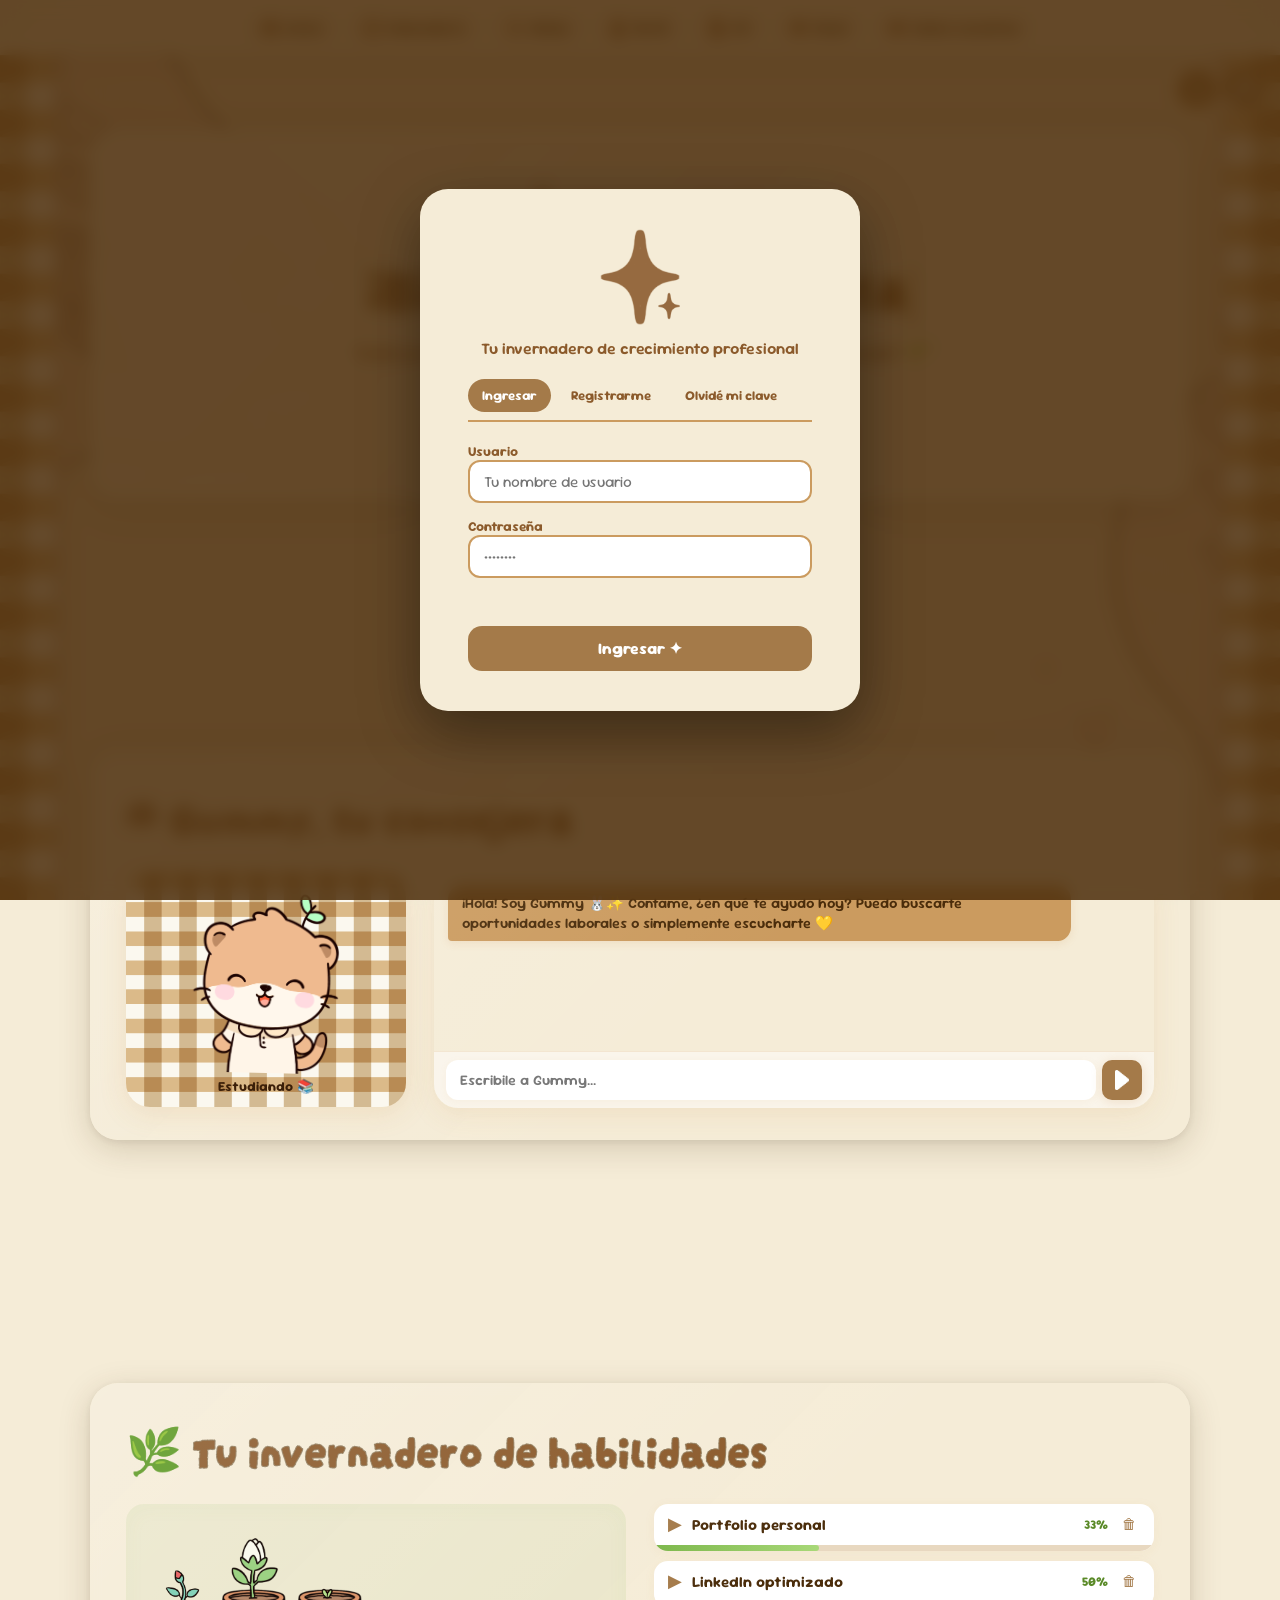
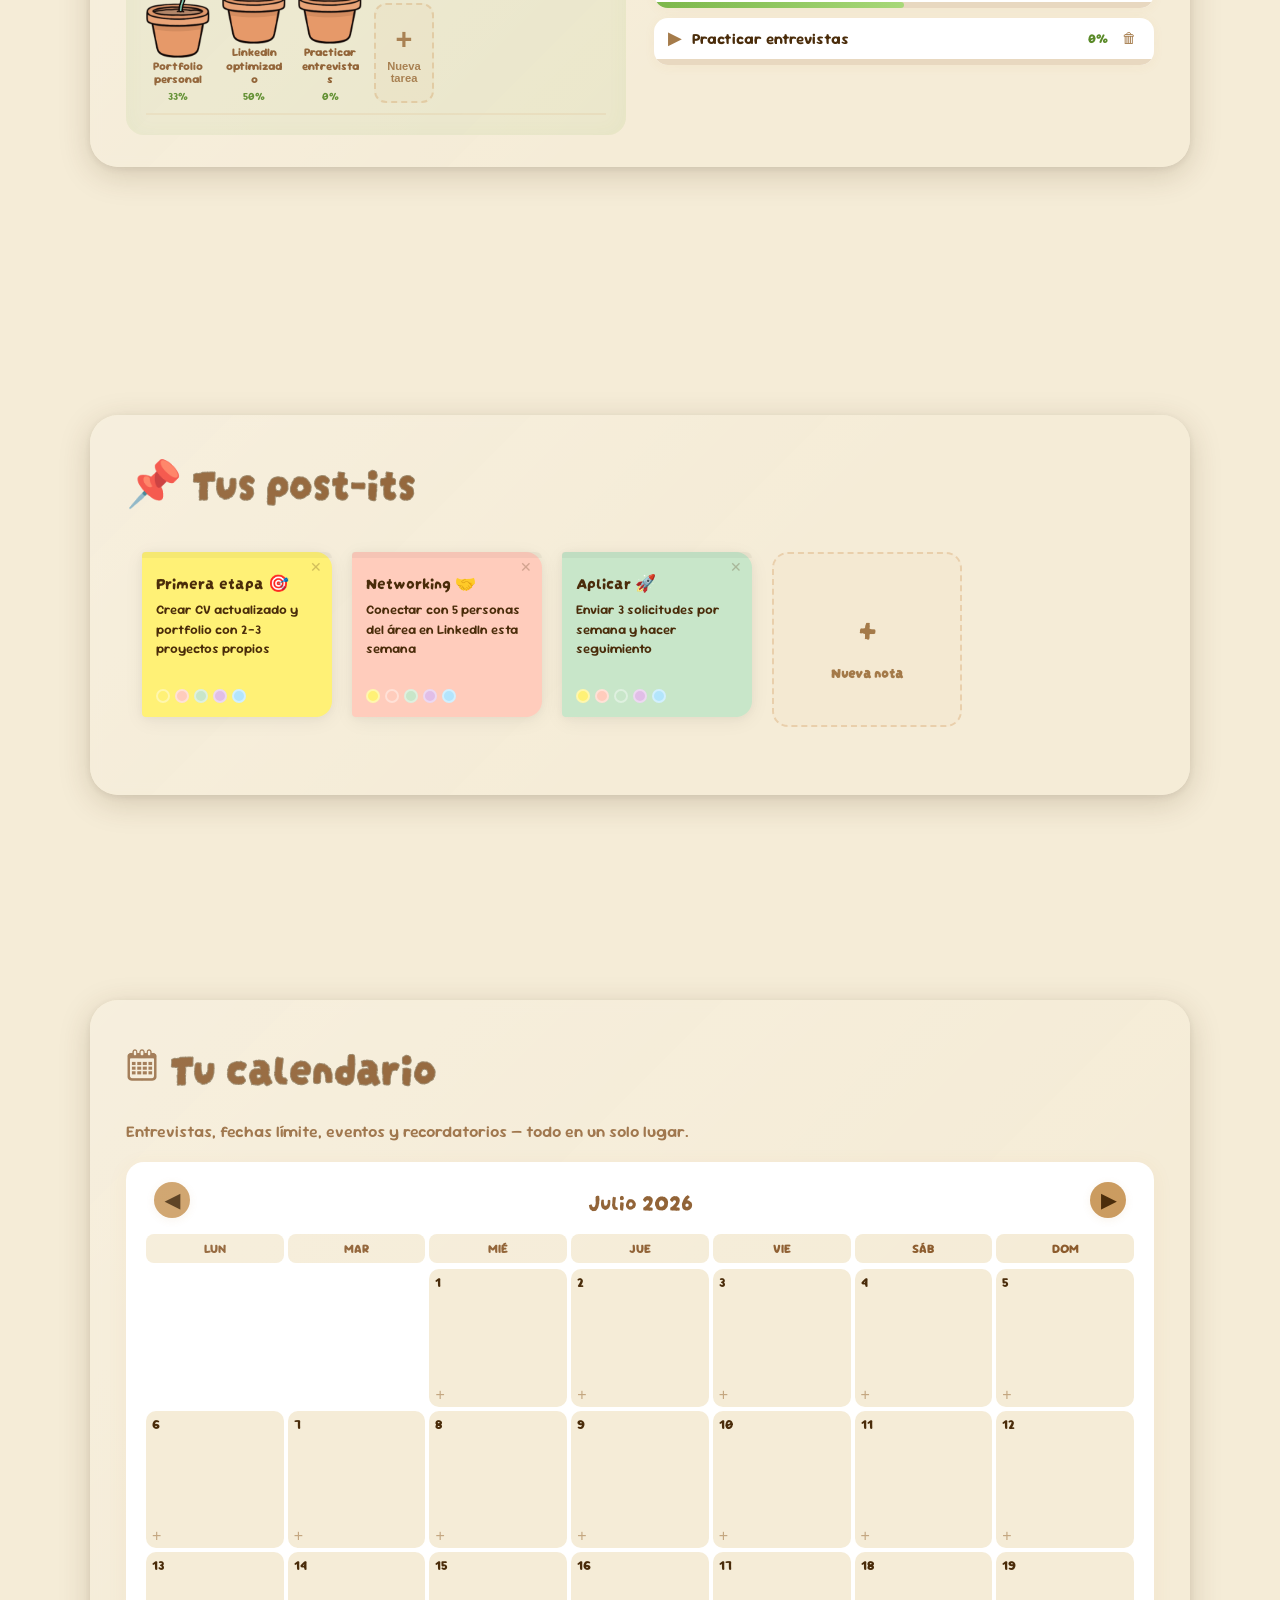
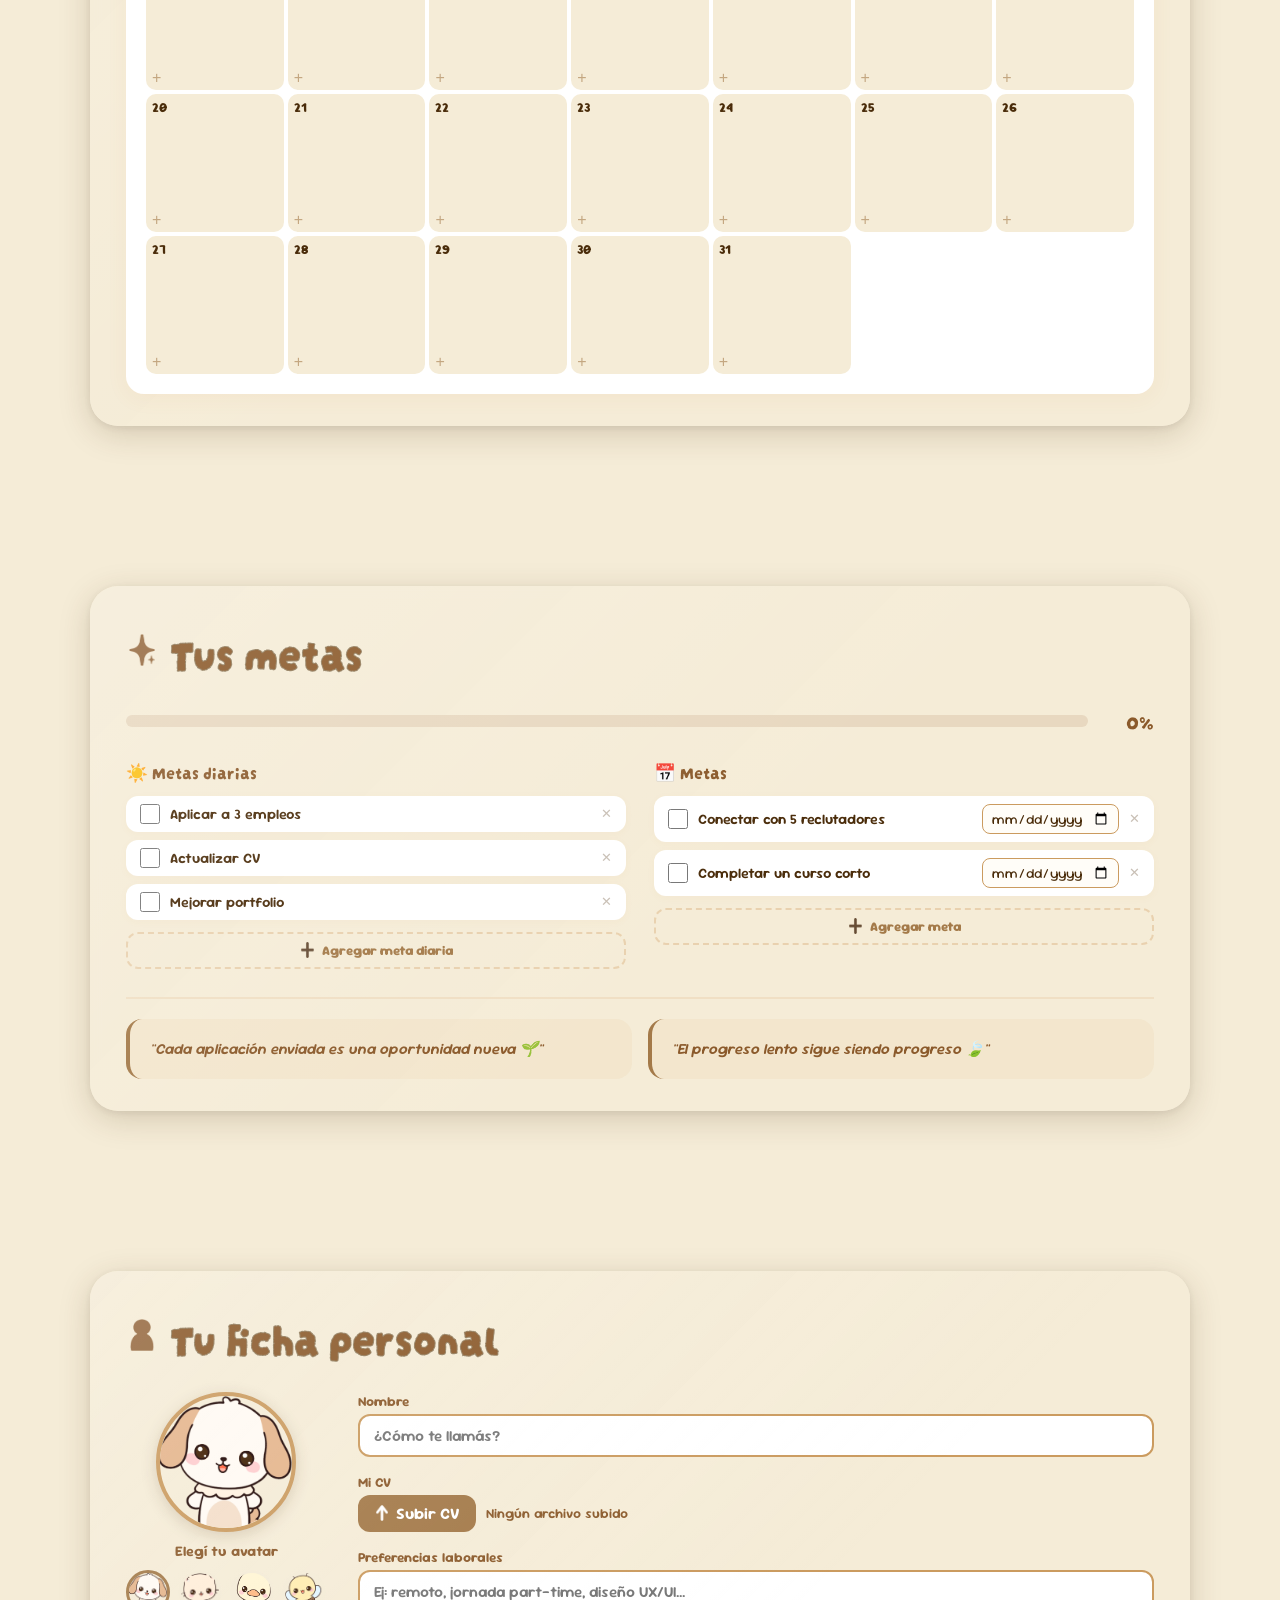
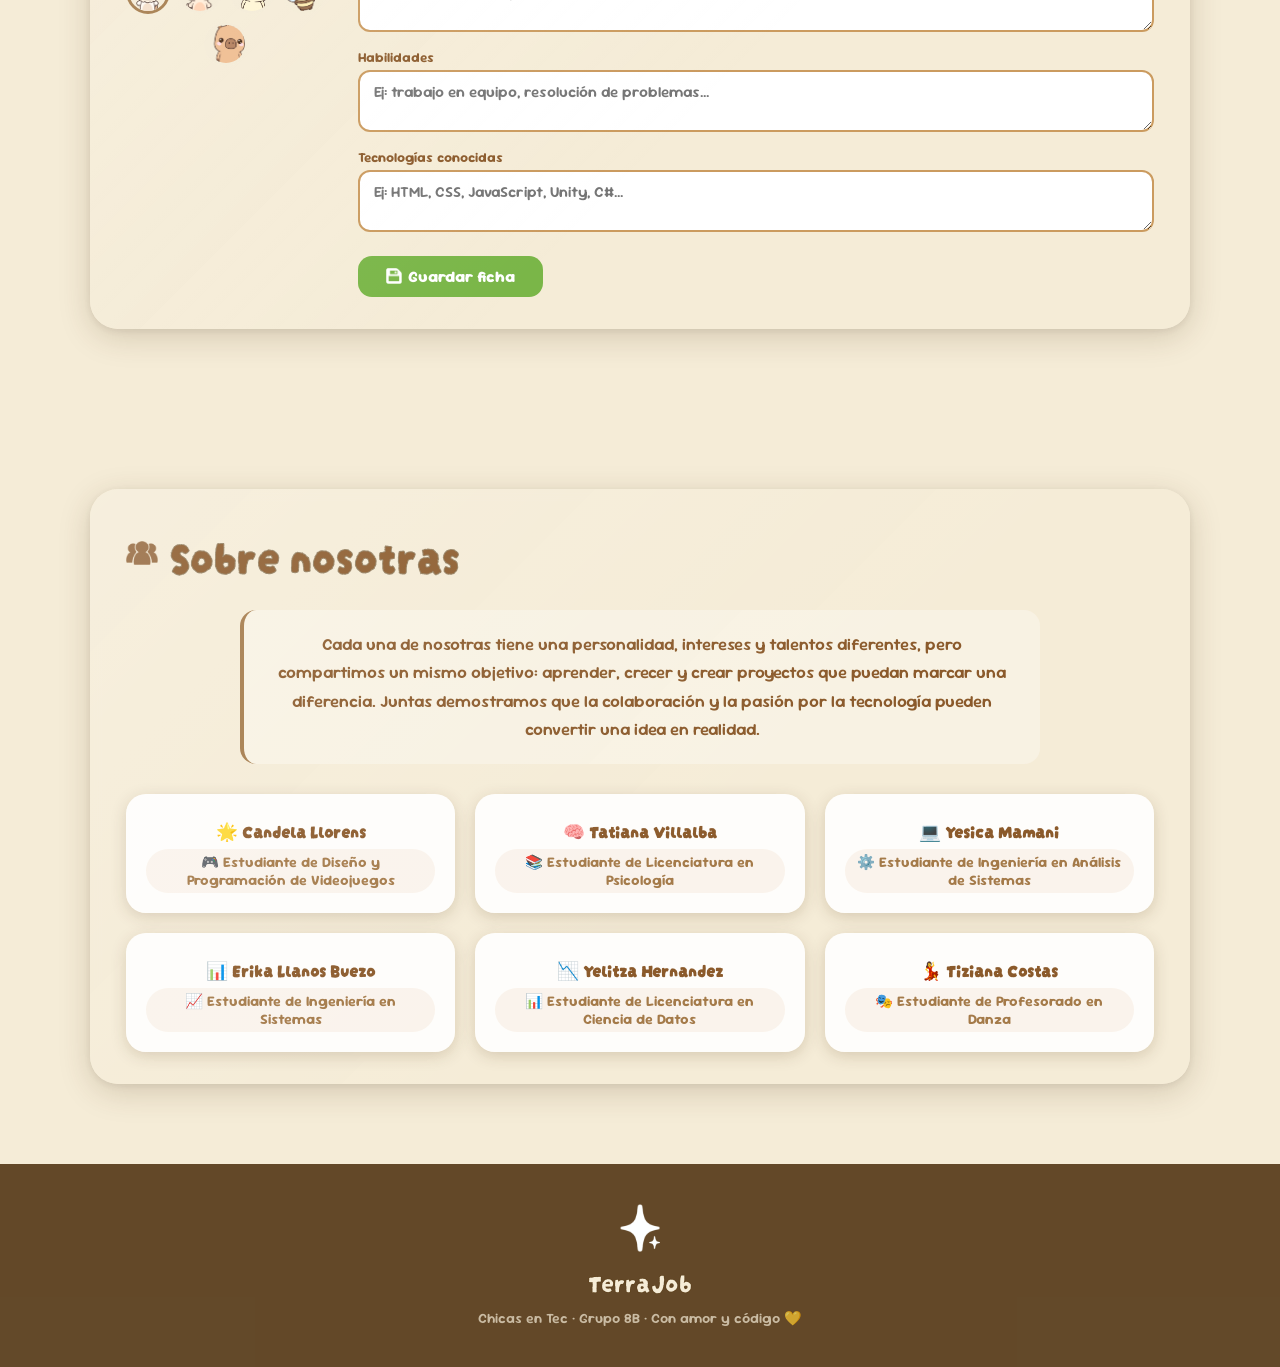
==== commit 5bb4abad: "Arreglos varios" ====
--- a/index.html
+++ b/index.html
@@ -1,33 +1,16 @@
 <!DOCTYPE html>
-<!--
-  ╔══════════════════════════════════════════════════════════════╗
-  ║               TERRAJOB ✿ GUMMY ✿ TU ESPACIO COZY            ║
-  ║         Chicas en Tec · Grupo 8B                            ║
-  ╠══════════════════════════════════════════════════════════════╣
-  ║  IMÁGENES REQUERIDAS (colocar en la misma carpeta):          ║
-  ║    gummy-idle1.png  gummy-idle2.png  gummy-pat.png  gummy-study.png ║
-  ║    avatar-bunny.png  avatar-cat.png  avatar-fox.png  avatar-panda.png ║
-  ║    avatar-koala.png  avatar-raccoon.png  avatar-cow.png  avatar-pig.png ║
-  ║    avatar-octopus.png  avatar-butterfly.png                        ║
-  ║    bg-pattern-1.png  bg-pattern-2.png  frame-left.png  frame-right.png ║
-  ║    icon-home.png  icon-calendar.png  icon-goals.png  icon-profile.png ║
-  ║    icon-cv.png  icon-chat.png  icon-about.png  icon-sfx.png       ║
-  ║    icon-sfx-muted.png  icon-music.png  icon-music-muted.png       ║
-  ║    icon-send.png  icon-add.png  icon-expand.png  icon-delete.png  ║
-  ║    icon-check.png  icon-uncheck.png  icon-save.png  icon-upload.png ║
-  ║    icon-close.png  icon-track-0.png  icon-track-1.png             ║
-  ║    icon-track-2.png  icon-track-off.png  badge-space.png          ║
-  ║    badge-rhythm.png  badge-future.png  logo-terrajob.png          ║
-  ║    footer-emoji.png                                              ║
-  ╚══════════════════════════════════════════════════════════════╝
--->
+
 <html lang="es">
 <head>
   <meta charset="UTF-8">
   <meta name="viewport" content="width=device-width, initial-scale=1.0">
   <title>TerraJob ✿ Gummy, tu espacio cozy</title>
 
-  <link href="https://fonts.googleapis.com/css2?family=Nunito:wght@400;600;700;800;900&family=Fredoka+One&display=swap" rel="stylesheet">
+  <link rel="preconnect" href="https://fonts.googleapis.com">
+<link rel="preconnect" href="https://fonts.gstatic.com" crossorigin>
+<link rel="preconnect" href="https://fonts.googleapis.com">
+<link rel="preconnect" href="https://fonts.gstatic.com" crossorigin>
+<link href="https://fonts.googleapis.com/css2?family=Darumadrop+One&family=Edu+SA+Beginner:wght@400..700&family=Londrina+Sketch&family=Sour+Gummy:ital,wght@0,100..900;1,100..900&display=swap" rel="stylesheet">
   <link rel="stylesheet" href="MainStyle.css">
 </head>
 
@@ -283,7 +266,7 @@
         <!-- FOTO DE PERFIL -->
         <div class="perfil-avatar-block">
           <div class="perfil-avatar-preview" id="perfil-avatar-preview">
-            <img src="avatar-bunny.png" alt="Avatar" id="avatar-img" />
+            <img src="avatar-perro.png" alt="Avatar" id="avatar-img" />
           </div>
           <div class="perfil-avatar-label">Elegí tu avatar</div>
           <div class="avatar-options" id="avatar-options">
@@ -339,7 +322,7 @@
       <p class="nosotras-texto">
         Cada una de nosotras tiene una personalidad, intereses y talentos diferentes, pero compartimos un mismo objetivo:
         aprender, crecer y crear proyectos que puedan marcar una diferencia. Juntas demostramos que la colaboración y la pasión
-        por la tecnología pueden convertir una idea en realidad. Estas somos nosotras.
+        por la tecnología pueden convertir una idea en realidad. 
       </p>
 
       <div class="equipo-grid">
--- a/MainStyle.css
+++ b/MainStyle.css
@@ -1,14 +1,8 @@
-/*
-╔══════════════════════════════════════════════════════════════════╗
-║                    GUMMY ✿ STYLE.CSS                            ║
-╚══════════════════════════════════════════════════════════════════╝
-*/
-
 :root {
   --cream: #F5ECD7;
-  --caramel: #C8853A;
+  --caramel: #a47a49;
   --caramel-dark: #8B5A2B;
-  --caramel-light: #E8A85A;
+  --caramel-light: #cb9b5f;
   --brown-dark: #4A2C0A;
   --white: #FFFDF7;
   --green: #7AB648;
@@ -18,10 +12,10 @@
   --text-light: #FFFDF7;
   --shadow: rgba(74, 44, 10, 0.18);
   --shadow-soft: rgba(200, 133, 58, 0.12);
-  --font-body: 'Nunito', sans-serif;
-  --font-display: 'Fredoka One', cursive;
-}
-
+  --font-body: 'Sour Gummy', cursive;
+  --font-display: 'Darumadrop One', cursive;
+}
+ 
 *, *::before, *::after {
   box-sizing: border-box;
   margin: 0;
@@ -112,15 +106,15 @@
 #app {
   position: relative;
   z-index: 10;
-  min-height: 100vh;
+  min-height: 50vh;
 }
 
 .section {
-  min-height: 100vh;
+  min-height: 70vh;
   display: flex;
   align-items: center;
   justify-content: center;
-  padding: 100px 60px 60px;
+  padding: 80px 60px 80px;  
   position: relative;
 }
 
@@ -188,7 +182,7 @@
   font-family: var(--font-display);
   font-size: clamp(1.8rem, 4vw, 2.8rem);
   color: var(--caramel-dark);
-  -webkit-text-stroke: 2px white;
+  -webkit-text-stroke: 2px rgba(92, 64, 25, 0.633);
   paint-order: stroke fill;
   margin-bottom: 24px;
   display: flex;
@@ -275,7 +269,7 @@
   font-family: var(--font-display);
   font-size: 2.8rem;
   color: var(--caramel-dark);
-  -webkit-text-stroke: 3px white;
+  -webkit-text-stroke: 3px rgba(92, 64, 25, 0.633);
   paint-order: stroke fill;
 }
 .greeting-line {
@@ -283,7 +277,7 @@
   font-size: clamp(2rem, 4.5vw, 3.6rem);
   color: var(--caramel-dark);
   line-height: 1.2;
-  -webkit-text-stroke: 2.5px white;
+  -webkit-text-stroke: 2.5px rgba(92, 64, 25, 0.633);
   paint-order: stroke fill;
   letter-spacing: 0.5px;
   margin-top: 8px;
@@ -392,7 +386,7 @@
 
 .gummy-state-label {
   font-size: 0.85rem;
-  color: var(--caramel);
+  color: var(--black);
   font-weight: 700;
   margin-top: 4px;
   min-height: 1.2em;
@@ -1400,7 +1394,7 @@
 .footer-logo {
   font-family: var(--font-display);
   font-size: 1.6rem;
-  -webkit-text-stroke: 1.5px rgba(255,255,255,0.3);
+  -webkit-text-stroke: 1.5px rgba(92, 64, 25, 0.633);
   paint-order: stroke fill;
 }
 .footer-sub { font-size: 0.88rem; font-weight: 600; opacity: 0.7; }
@@ -1527,7 +1521,7 @@
   font-family: var(--font-display);
   font-size: 2rem;
   color: white;
-  -webkit-text-stroke: 2px rgba(255,255,255,0.3);
+  -webkit-text-stroke: 0.5px rgb(255, 255, 255);
 }
 .loading-bounce {
   display: flex;
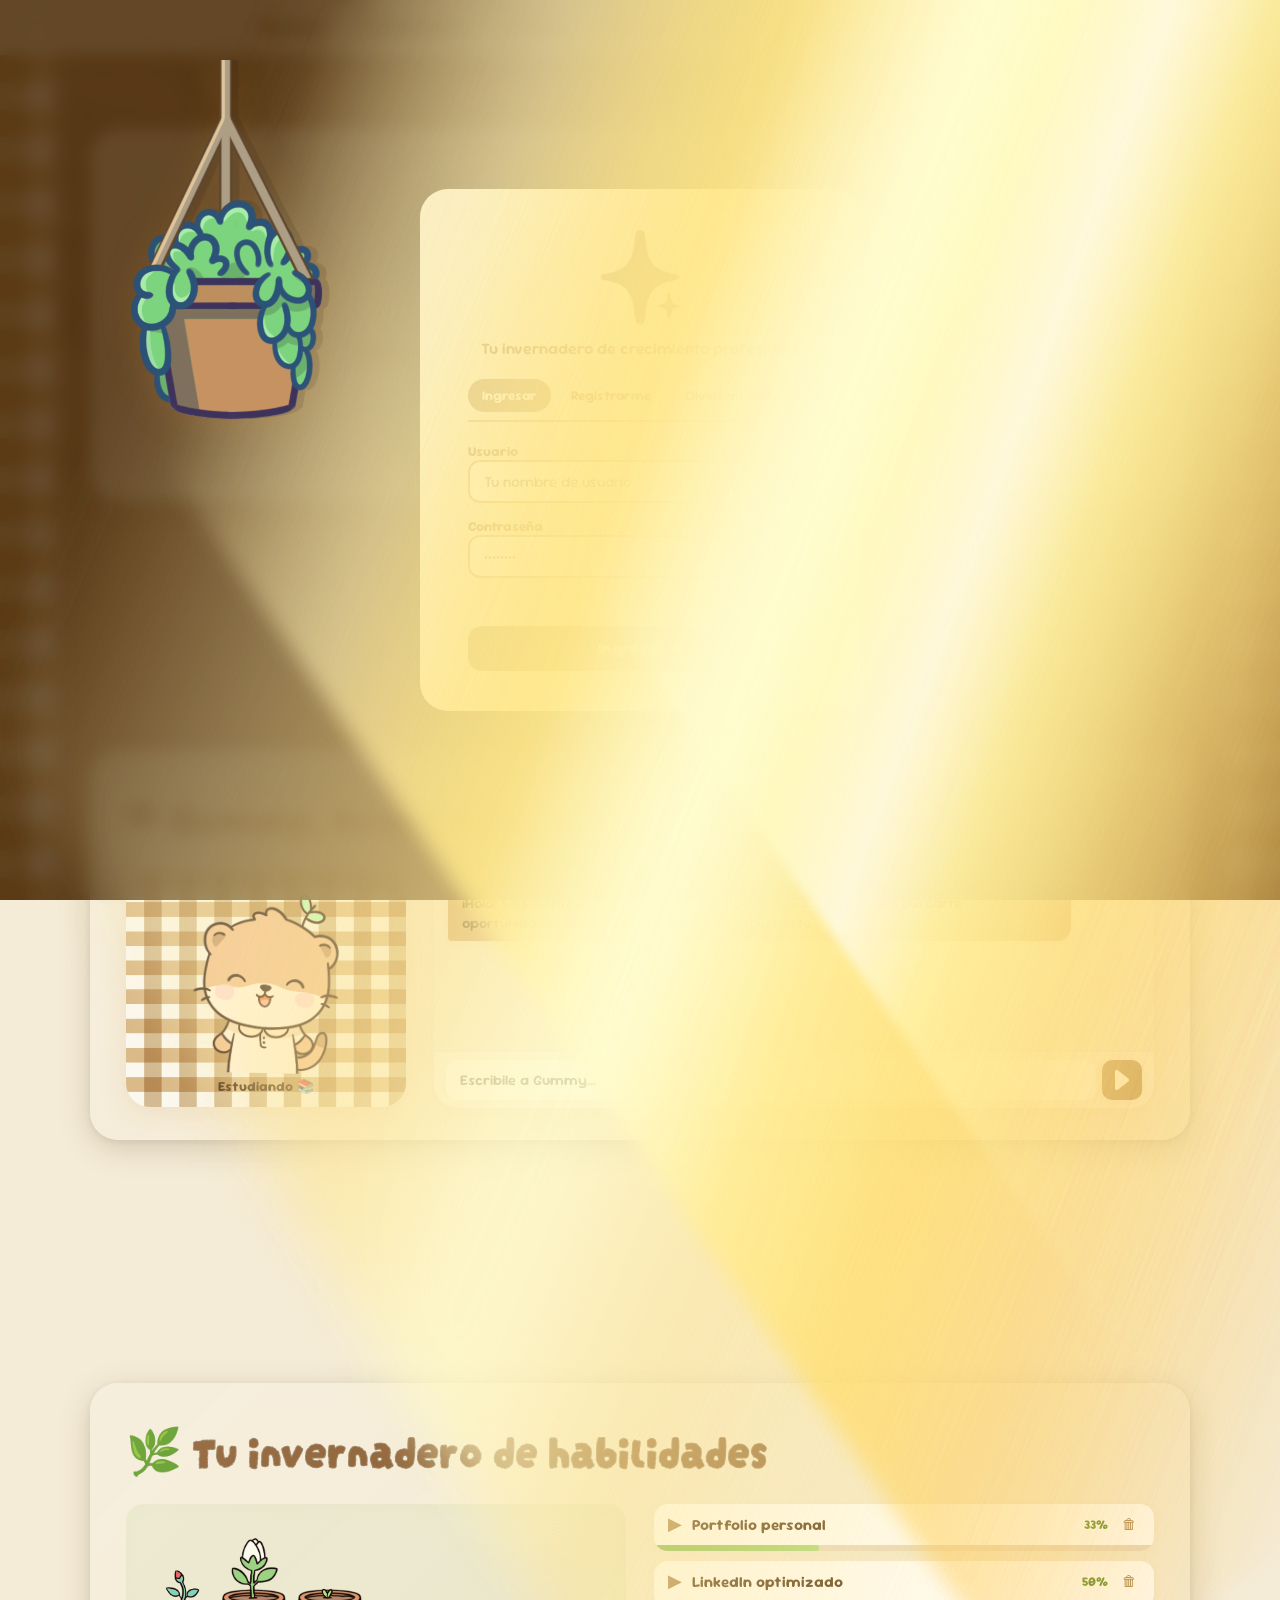
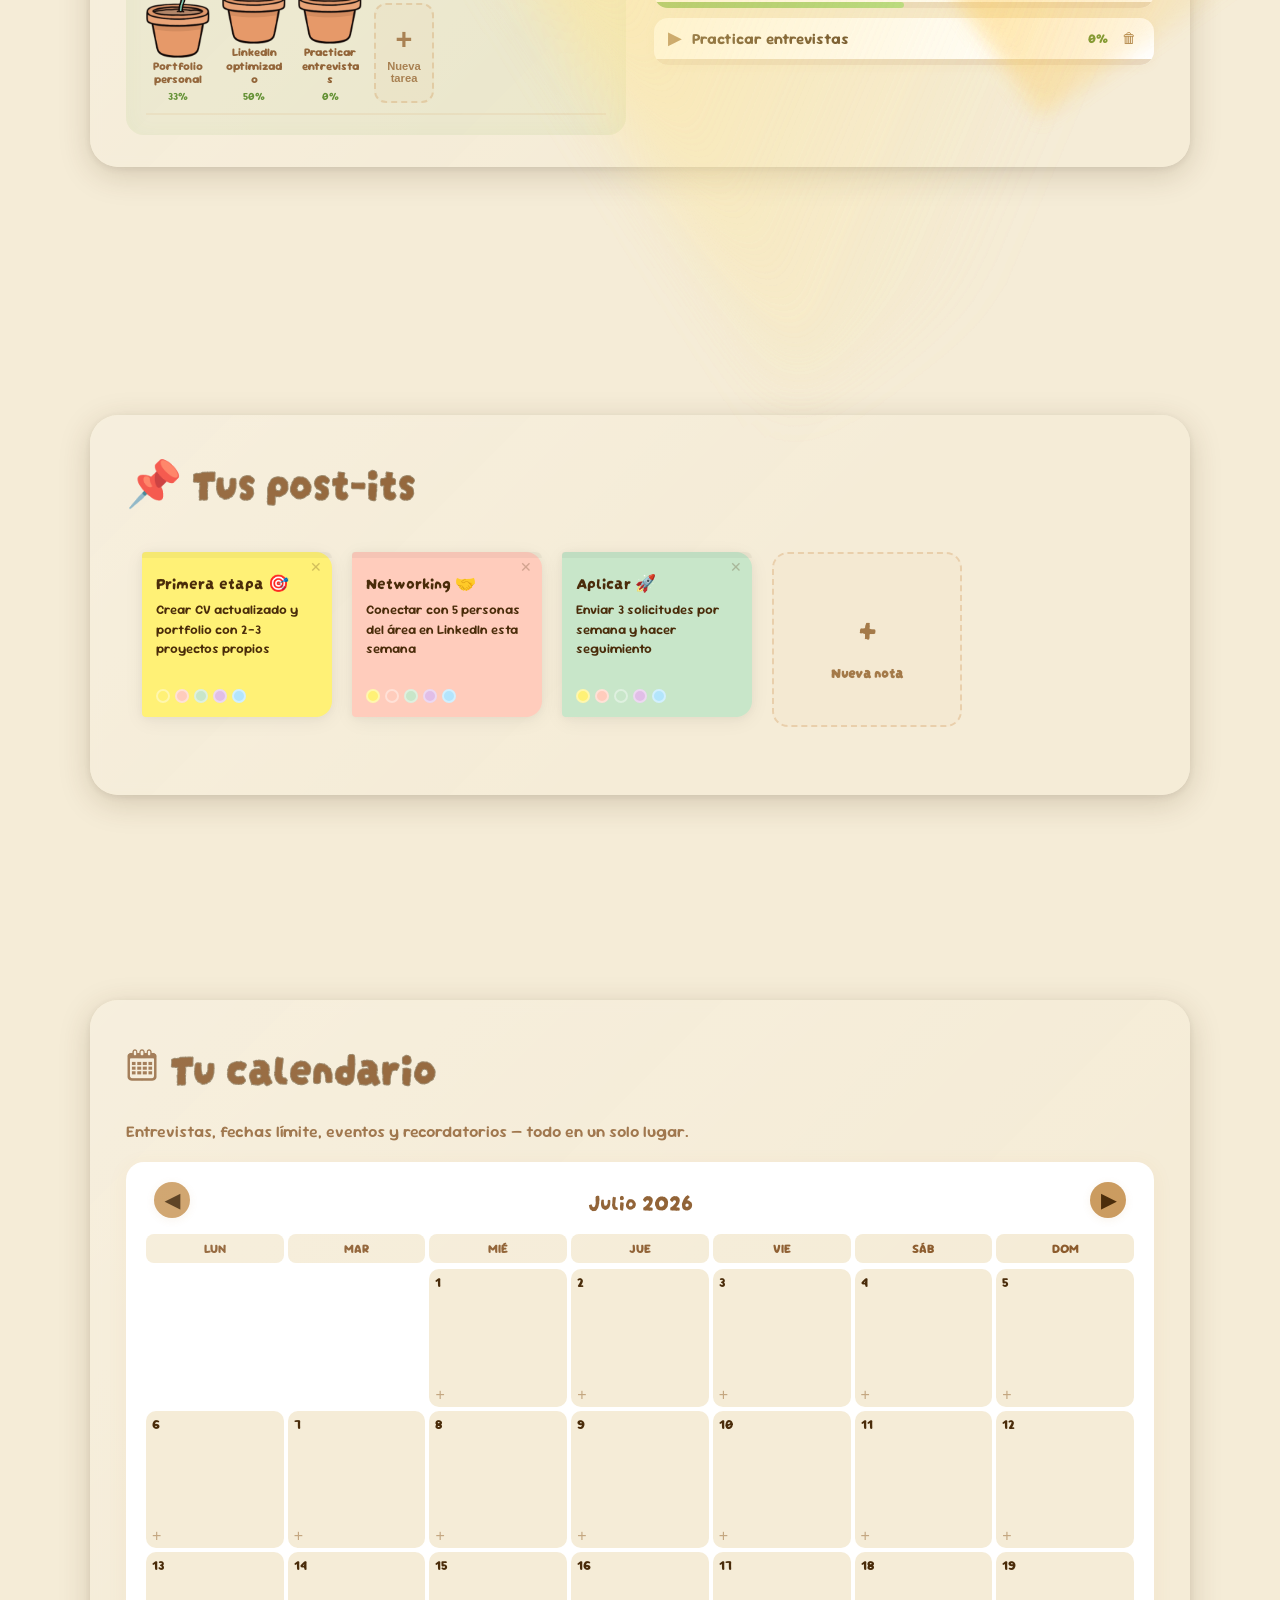
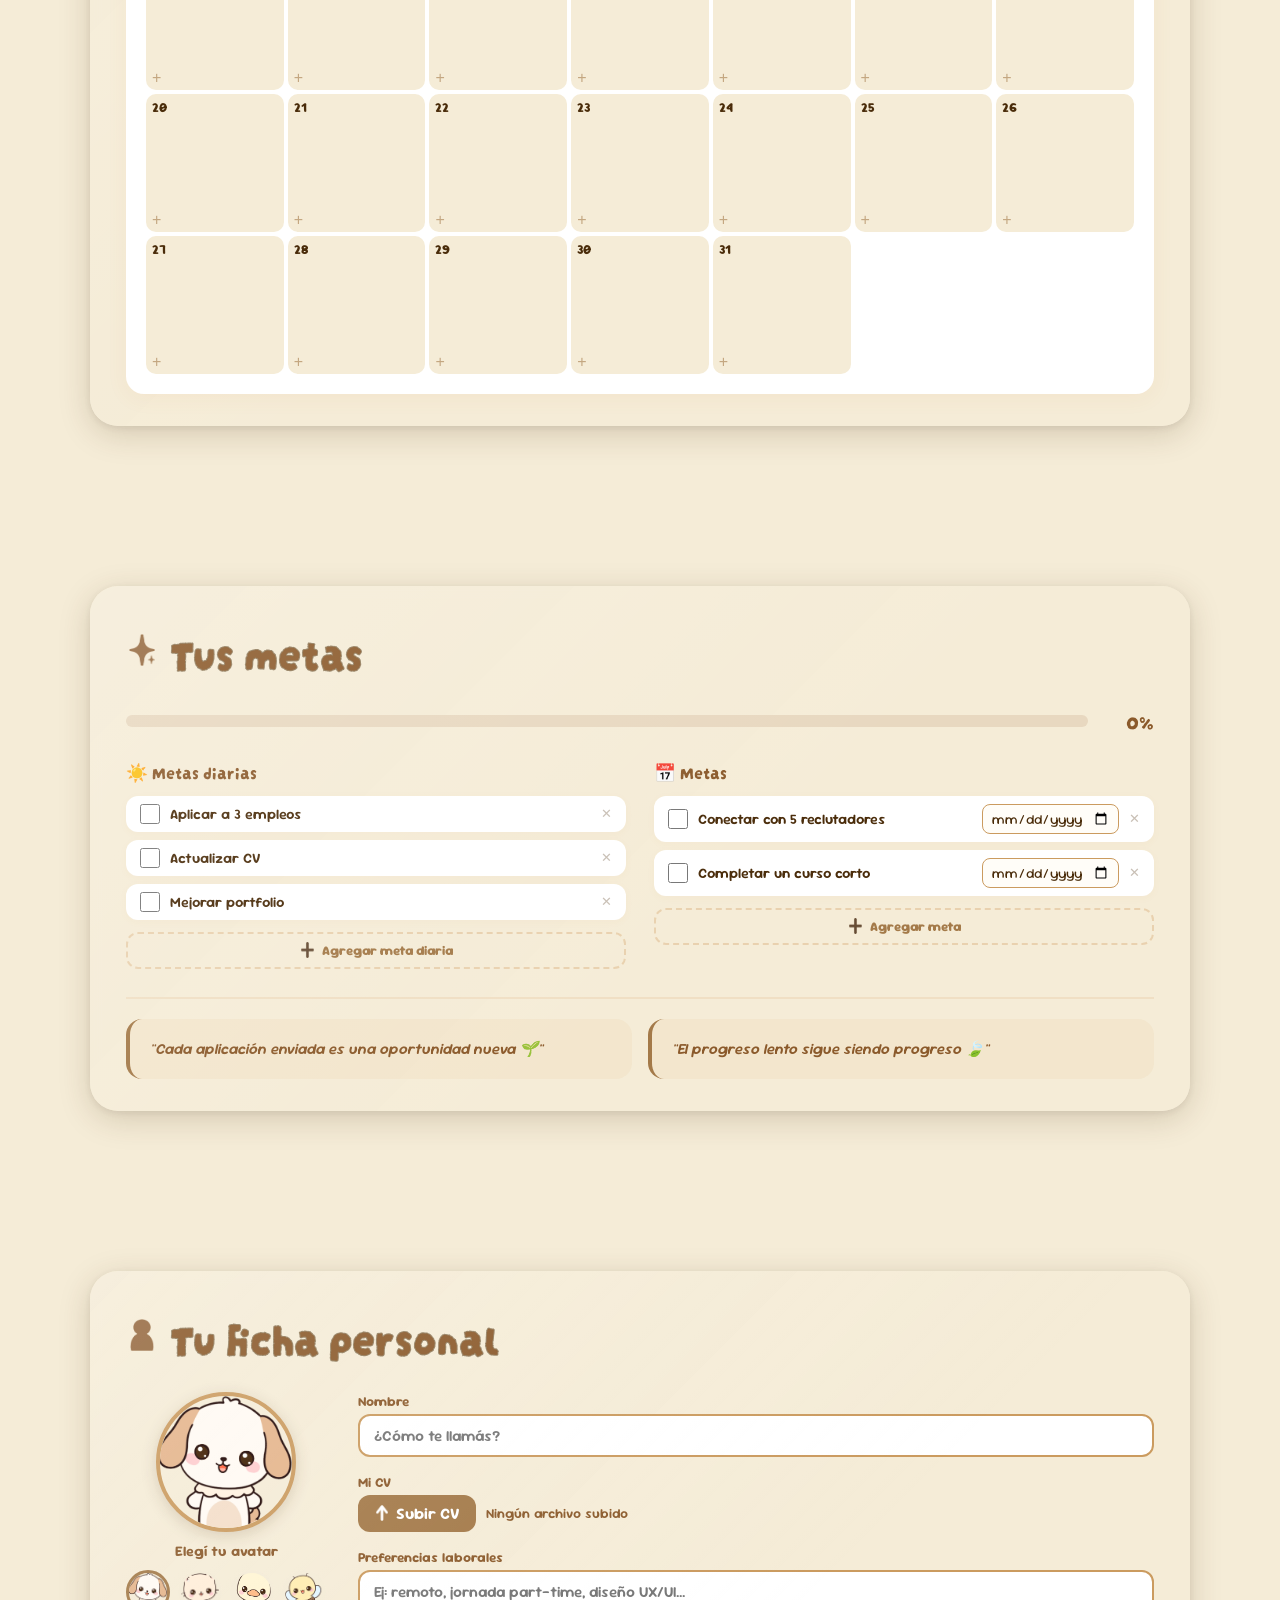
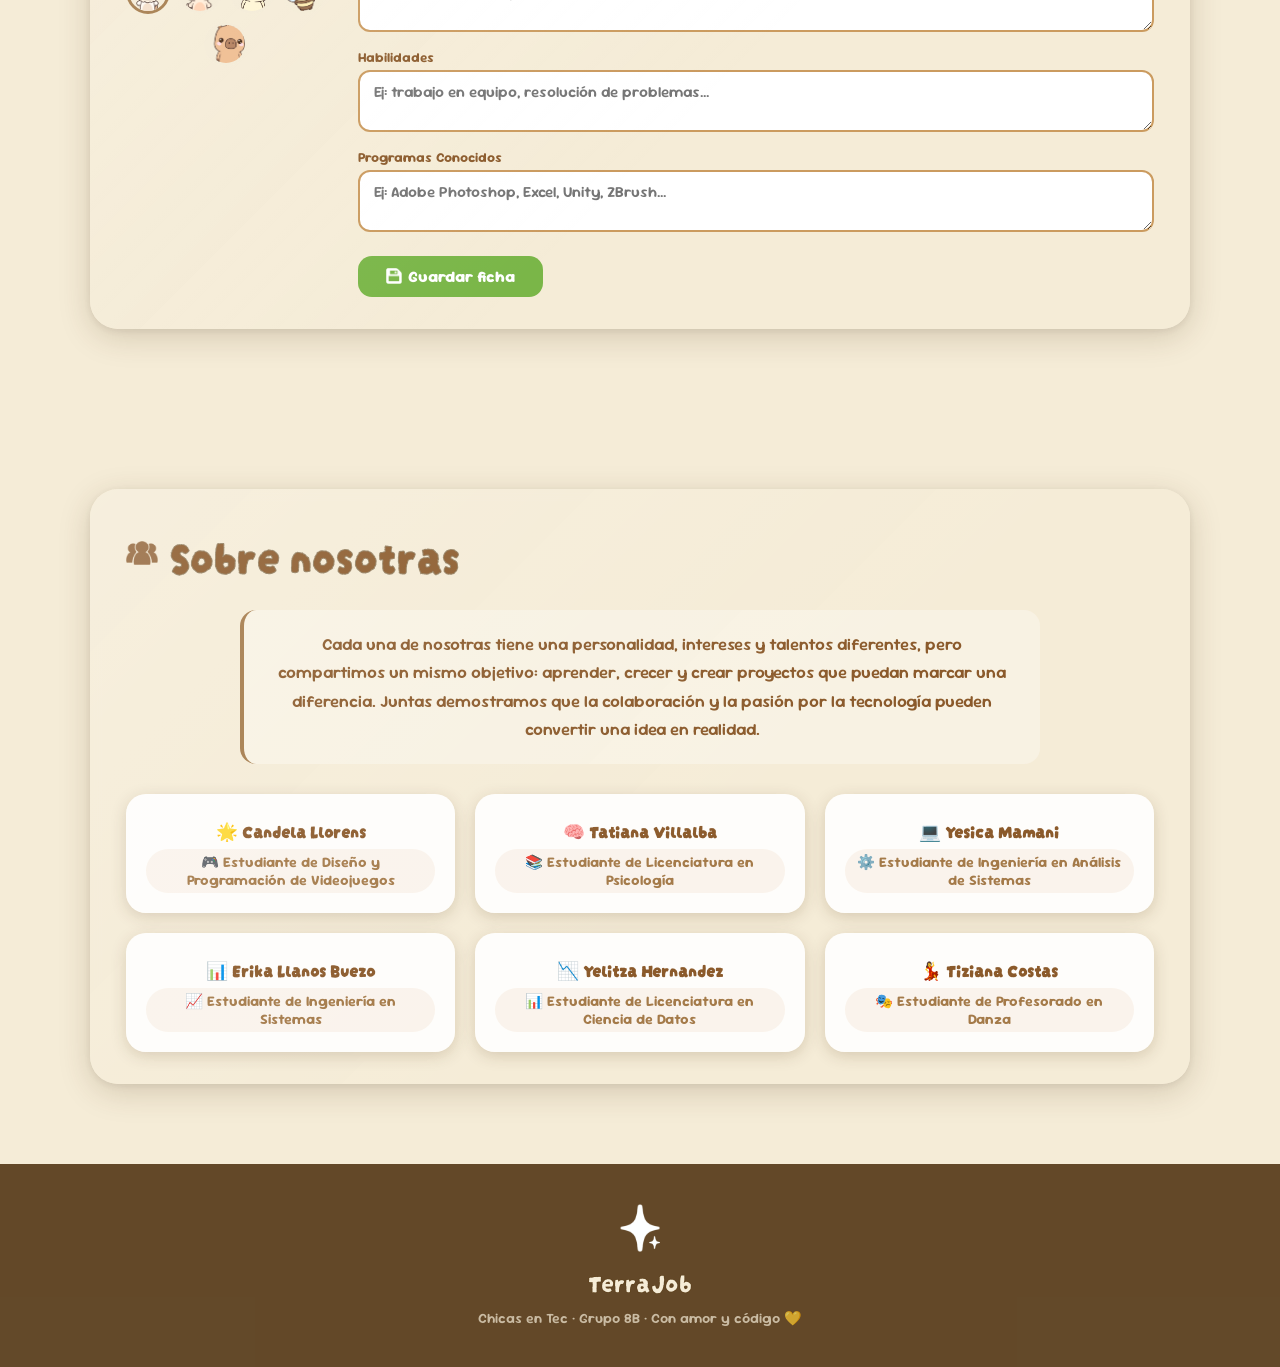
==== commit 722234c5: "Avances y arreglos + deco extra (luces y planta colgante)" ====
--- a/index.html
+++ b/index.html
@@ -1,5 +1,4 @@
 <!DOCTYPE html>
-
 <html lang="es">
 <head>
   <meta charset="UTF-8">
@@ -7,14 +6,48 @@
   <title>TerraJob ✿ Gummy, tu espacio cozy</title>
 
   <link rel="preconnect" href="https://fonts.googleapis.com">
-<link rel="preconnect" href="https://fonts.gstatic.com" crossorigin>
-<link rel="preconnect" href="https://fonts.googleapis.com">
-<link rel="preconnect" href="https://fonts.gstatic.com" crossorigin>
-<link href="https://fonts.googleapis.com/css2?family=Darumadrop+One&family=Edu+SA+Beginner:wght@400..700&family=Londrina+Sketch&family=Sour+Gummy:ital,wght@0,100..900;1,100..900&display=swap" rel="stylesheet">
+  <link rel="preconnect" href="https://fonts.gstatic.com" crossorigin>
+  <link href="https://fonts.googleapis.com/css2?family=Darumadrop+One&family=Edu+SA+Beginner:wght@400..700&family=Londrina+Sketch&family=Sour+Gummy:ital,wght@0,100..900;1,100..900&display=swap" rel="stylesheet">
   <link rel="stylesheet" href="MainStyle.css">
 </head>
 
 <body class="day">
+
+<!-- EFECTO DE RAYO DE LUZ DESDE LA IZQUIERDA (ANGOSTO) -->
+<div class="light-ray">
+  <div class="ray-beam"></div>
+  <div class="ray-beam-soft"></div>
+  <div class="ray-beam-glow"></div>
+</div>
+
+<!-- EFECTO DE RAYO DE LUZ DIAGONAL (ARRIBA-DERECHA → CENTRO) -->
+<div class="light-ray">
+  <div class="ray-beam"></div>
+  <div class="ray-beam-soft"></div>
+  <div class="ray-beam-glow"></div>
+</div>
+
+<!-- Resplandor ambiental -->
+<div class="ambient-glow"></div>
+
+<!-- Partículas de luz -->
+<div class="light-particles-ray">
+  <div class="light-particle-ray"></div>
+  <div class="light-particle-ray"></div>
+  <div class="light-particle-ray"></div>
+  <div class="light-particle-ray"></div>
+  <div class="light-particle-ray"></div>
+  <div class="light-particle-ray"></div>
+  <div class="light-particle-ray"></div>
+  <div class="light-particle-ray"></div>
+  <div class="light-particle-ray"></div>
+  <div class="light-particle-ray"></div>
+</div>
+
+<!-- ── IMAGEN ARRIBA IZQUIERDA ── -->
+<div class="top-left-image">
+  <img src="top-plant.png" alt="Decoración">
+</div>
 
 <!-- ═══════════════════════════════════════════════════════════════
      PANTALLA DE LOGIN
@@ -160,6 +193,7 @@
     </div>
   </div>
 </section>
+
   <!-- ─────────────────────────────────────────────────────────────
        SECCIÓN 3: INVERNADERO DE HABILIDADES
   ────────────────────────────────────────────────────────────── -->
@@ -194,14 +228,12 @@
       <p class="calendar-subtitle">Entrevistas, fechas límite, eventos y recordatorios — todo en un solo lugar.</p>
       
       <div class="calendar-custom">
-        <!-- Cabecera del calendario -->
         <div class="calendar-header">
           <button class="calendar-nav-btn interactive" id="calendar-prev">◀</button>
           <span class="calendar-month-year" id="calendar-month-year">Julio 2026</span>
           <button class="calendar-nav-btn interactive" id="calendar-next">▶</button>
         </div>
 
-        <!-- Días de la semana -->
         <div class="calendar-weekdays">
           <span>LUN</span>
           <span>MAR</span>
@@ -212,10 +244,7 @@
           <span>DOM</span>
         </div>
 
-        <!-- Grid de días -->
-        <div class="calendar-grid" id="calendar-grid">
-          <!-- Se genera con JavaScript -->
-        </div>
+        <div class="calendar-grid" id="calendar-grid"></div>
       </div>
     </div>
   </section>
@@ -263,18 +292,14 @@
 
       <div class="perfil-layout">
 
-        <!-- FOTO DE PERFIL -->
         <div class="perfil-avatar-block">
           <div class="perfil-avatar-preview" id="perfil-avatar-preview">
             <img src="avatar-perro.png" alt="Avatar" id="avatar-img" />
           </div>
           <div class="perfil-avatar-label">Elegí tu avatar</div>
-          <div class="avatar-options" id="avatar-options">
-            <!-- Las opciones de avatar se generan en MainJS.js -->
-          </div>
-        </div>
-
-        <!-- FICHA / LIBRETA -->
+          <div class="avatar-options" id="avatar-options"></div>
+        </div>
+
         <div class="perfil-info-block">
           <label class="perfil-field">
             <span class="perfil-field-label">Nombre</span>
@@ -299,10 +324,10 @@
             <span class="perfil-field-label">Habilidades</span>
             <textarea id="perfil-habilidades" class="perfil-textarea" rows="2" placeholder="Ej: trabajo en equipo, resolución de problemas..."></textarea>
           </label>
-
+   
           <label class="perfil-field">
-            <span class="perfil-field-label">Tecnologías conocidas</span>
-            <textarea id="perfil-tecnologias" class="perfil-textarea" rows="2" placeholder="Ej: HTML, CSS, JavaScript, Unity, C#..."></textarea>
+            <span class="perfil-field-label">Programas Conocidos</span>
+            <textarea id="perfil-tecnologias" class="perfil-textarea" rows="2" placeholder="Ej: Adobe Photoshop, Excel, Unity, ZBrush..."></textarea>
           </label>
 
           <div class="perfil-save-row">
@@ -367,11 +392,11 @@
       <div class="footer-sub">Chicas en Tec · Grupo 8B · Con amor y código 💛</div>
     </div>
   </footer>
-
+  
 </div><!-- fin #app -->
 
 <script src="MainJS.js"></script>
-<div id="confetti-container"></div> <!-- confetitos cuando se cumpla una meta -->
+<div id="confetti-container"></div>
 
 </body>
 </html>
--- a/MainStyle.css
+++ b/MainStyle.css
@@ -260,7 +260,7 @@
   background-position: top right;
   background-size: 80px auto;
 }
-
+  
 /* ── BIENVENIDA ── */
 .welcome-card { text-align: center; padding: 48px 40px; }
 .title-logo-row { display: flex; align-items: center; justify-content: center; gap: 12px; margin-bottom: 8px; }
@@ -1612,4 +1612,318 @@
   .card { padding: 16px 14px; border-radius: 20px; }
   .top-navbar a { font-size: 0.7rem; padding: 4px 8px; }
   .top-navbar { gap: 2px; padding: 6px 8px; }
+}
+
+/* ── EFECTO DE RAYO DE LUZ DIAGONAL (ARRIBA-DERECHA → CENTRO) ── */
+.light-ray {
+  position: fixed;
+  top: 0;
+  left: 0;
+  width: 100%;
+  height: 100%;
+  pointer-events: none;
+  z-index: 9999;
+  overflow: visible;
+}
+
+/* ── EFECTO DE RAYO DE LUZ DIAGONAL (MÁS A LA DERECHA) ── */
+.light-ray {
+  position: fixed;
+  top: 0;
+  left: 0;
+  width: 100%;
+  height: 100%;
+  pointer-events: none;
+  z-index: 9999;
+  overflow: visible;
+}
+
+/* RAYO PRINCIPAL - Diagonal desde arriba-derecha hacia centro (más a la derecha) */
+.ray-beam {
+  position: absolute;
+  top: -30%;
+  right: -30%;     /* <-- CAMBIADO: antes -20%, ahora -10% (más a la derecha) */
+  width: 100%;     /* <-- CAMBIADO: antes 120%, ahora 100% (más angosto) */
+  height: 200%;
+  background: linear-gradient(
+    145deg,
+    transparent 10%,
+    rgba(255, 240, 180, 0.35) 20%,
+    rgba(255, 230, 120, 0.65) 30%,
+    rgba(255, 255, 220, 0.90) 38%,
+    rgba(255, 240, 150, 0.75) 45%,
+    rgba(255, 220, 100, 0.55) 52%,
+    rgba(255, 200, 80, 0.30) 60%,
+    transparent 75%
+  );
+  transform: rotate(-35deg) translateX(30px);  /* <-- AÑADIDO: desplazado a la derecha */
+  animation: rayMove 8s ease-in-out infinite alternate;
+  filter: blur(10px);
+}
+
+/* SEGUNDO RAYO - Más suave y envolvente (más a la derecha) */
+.ray-beam-soft {
+  position: absolute;
+  top: -25%;
+  right: -30%;      /* <-- CAMBIADO: antes -15%, ahora -5% */
+  width: 120%;     /* <-- CAMBIADO: antes 140%, ahora 120% */
+  height: 220%;
+  background: linear-gradient(
+    145deg,
+    transparent 15%,
+    rgba(255, 240, 180, 0.20) 25%,
+    rgba(255, 230, 150, 0.40) 35%,
+    rgba(255, 250, 200, 0.55) 42%,
+    rgba(255, 230, 150, 0.35) 50%,
+    transparent 70%
+  );
+  transform: rotate(-32deg) translateX(25px);  /* <-- AÑADIDO: desplazado a la derecha */
+  animation: rayMove 10s ease-in-out infinite alternate;
+  animation-delay: 1s;
+  filter: blur(30px);
+}
+
+/* TERCER RAYO - Brillo central intenso (más a la derecha) */
+.ray-beam-glow {
+  position: absolute;
+  top: -28%;
+  right: -30%;       /* <-- CAMBIADO: antes -10%, ahora 0% */
+  width: 80%;      /* <-- CAMBIADO: antes 100%, ahora 80% */
+  height: 180%;
+  background: linear-gradient(
+    145deg,
+    transparent 20%,
+    rgba(255, 255, 240, 0.10) 28%,
+    rgba(255, 255, 200, 0.35) 35%,
+    rgba(255, 255, 255, 0.60) 40%,
+    rgba(255, 255, 200, 0.35) 45%,
+    rgba(255, 240, 180, 0.15) 52%,
+    transparent 65%
+  );
+  transform: rotate(-35deg) translateX(35px);  /* <-- AÑADIDO: desplazado a la derecha */
+  animation: rayMove 7s ease-in-out infinite alternate;
+  animation-delay: 0.5s;
+  filter: blur(5px);
+}
+
+@keyframes rayMove {
+  0% {
+    transform: rotate(-32deg) translateX(20px) translateY(-10px);
+    opacity: 0.1;
+  }
+  50% {
+    transform: rotate(-38deg) translateX(10px) translateY(15px);
+    opacity: 0.3;
+  }
+  100% {
+    transform: rotate(-35deg) translateX(30px) translateY(8px);
+    opacity: 0.15;
+  }
+}
+   
+/* RESPLANDOR AMBIENTAL - Luz cálida desde arriba-derecha (más a la derecha) */
+.ambient-glow {
+  position: fixed;
+  top: 0;
+  left: 0;
+  width: 100%;
+  height: 100%;
+  pointer-events: none;
+  z-index: 9998;
+  background: radial-gradient(
+    ellipse at 90% 15%,    /* <-- CAMBIADO: antes 80%, ahora 90% */
+    rgba(255, 220, 150, 0.12) 0%,
+    rgba(255, 200, 100, 0.06) 25%,
+    rgba(255, 180, 80, 0.02) 50%,
+    transparent 100%
+  );
+  animation: ambientPulse 6s ease-in-out infinite alternate;
+}
+
+@keyframes ambientPulse {
+  0% { opacity: 0.4; }
+  100% { opacity: 1; }
+}
+
+/* PARTÍCULAS DE LUZ - Flotando en diagonal (más a la derecha) */
+.light-particles-ray {
+  position: fixed;
+  top: 0;
+  left: 0;
+  width: 100%;
+  height: 100%;
+  pointer-events: none;
+  z-index: 9998;
+  overflow: visible;
+}
+
+.light-particle-ray {
+  position: absolute;
+  width: 8px;
+  height: 8px;
+  background: radial-gradient(circle, rgba(255, 255, 220, 0.9), rgba(255, 220, 100, 0.2));
+  border-radius: 50%;
+  box-shadow: 0 0 30px rgba(255, 200, 80, 0.4), 0 0 60px rgba(255, 200, 80, 0.15);
+  animation: particleFloat 12s linear infinite;
+}
+
+.light-particle-ray:nth-child(1) { right: 5%; top: 5%; animation-delay: 0s; width: 10px; height: 10px; }
+.light-particle-ray:nth-child(2) { right: 20%; top: 20%; animation-delay: 1.5s; width: 6px; height: 6px; }
+.light-particle-ray:nth-child(3) { right: 35%; top: 40%; animation-delay: 3s; width: 12px; height: 12px; }
+.light-particle-ray:nth-child(4) { right: 10%; top: 55%; animation-delay: 0.8s; width: 5px; height: 5px; }
+.light-particle-ray:nth-child(5) { right: 25%; top: 10%; animation-delay: 2.2s; width: 8px; height: 8px; }
+.light-particle-ray:nth-child(6) { right: 45%; top: 35%; animation-delay: 4s; width: 7px; height: 7px; }
+.light-particle-ray:nth-child(7) { right: 15%; top: 45%; animation-delay: 1.8s; width: 6px; height: 6px; }
+.light-particle-ray:nth-child(8) { right: 30%; top: 65%; animation-delay: 3.5s; width: 11px; height: 11px; }
+.light-particle-ray:nth-child(9) { right: 40%; top: 15%; animation-delay: 0.5s; width: 5px; height: 5px; }
+.light-particle-ray:nth-child(10) { right: 50%; top: 50%; animation-delay: 2.8s; width: 9px; height: 9px; }
+
+@keyframes particleFloat {
+  0% {
+    transform: translate(0, 0) scale(0) rotate(0deg);
+    opacity: 0;
+  }
+  10% {
+    opacity: 1;
+    transform: translate(-40px, 50px) scale(1) rotate(45deg);
+  }
+  50% {
+    transform: translate(-100px, 150px) scale(1.8) rotate(180deg);
+    opacity: 0.9;
+  }
+  90% {
+    opacity: 0.6;
+  }
+  100% {
+    transform: translate(-180px, 280px) scale(0) rotate(360deg);
+    opacity: 0;
+  }
+}
+
+/* ── IMAGEN ARRIBA IZQUIERDA (debajo del navbar) ── */
+.top-left-image {
+  position: fixed;
+  top: 60px;
+  left: 120px;
+  z-index: 10005;
+  pointer-events: none;
+  opacity: 0;
+  animation: fadeInImage 0.8s ease 2s forwards;
+  transform-origin: top center;
+  will-change: transform;
+}
+
+.top-left-image img {
+  width: 185px;
+  height: auto;
+  display: block;
+  filter: drop-shadow(0 4px 16px rgba(200, 133, 58, 0.20));
+  animation: swingImage 4s ease-in-out infinite;
+  animation-delay: 2.8s;
+}
+
+/* ── FADE IN ── */
+@keyframes fadeInImage {
+  0% { 
+    opacity: 0; 
+    transform: scale(0.8); 
+  }
+  100% { 
+    opacity: 1; 
+    transform: scale(1); 
+  }
+}
+
+/* ── SWING CON TRANSICIÓN SUAVE (empieza desde 0 y va aumentando) ── */
+@keyframes swingImage {
+  0% { 
+    transform: rotate(0deg);  /* Empieza recto */
+  }
+  10% { 
+    transform: rotate(-0.3deg);  /* Primer movimiento muy sutil */
+  }
+  25% { 
+    transform: rotate(-0.5deg);  /* Llega al swing completo */
+  }
+  50% { 
+    transform: rotate(0.5deg); 
+  }
+  75% { 
+    transform: rotate(-0.5deg); 
+  }
+  100% { 
+    transform: rotate(0.5deg); 
+  }
+}
+
+/* ── IMAGEN ARRIBA IZQUIERDA (debajo del navbar) ── */
+.top-left-image {
+  position: fixed;
+  top: 60px;
+  left: 130px;
+  z-index: 10005;
+  pointer-events: none;
+  opacity: 0;
+  animation: fadeInImage 0.8s ease 2s forwards;
+  transform-origin: top center;
+  will-change: transform;
+}
+   
+.top-left-image img {
+  width: 200px;
+  height: auto;
+  display: block;
+  filter: drop-shadow(0 4px 16px rgba(200, 133, 58, 0.20));
+  animation: swingImage 2.5s ease-in-out infinite; /* MÁS RÁPIDO = MENOS PAUSA */
+  animation-delay: 2.8s;
+}
+  
+/* ── FADE IN ── */
+@keyframes fadeInImage {
+  0% { 
+    opacity: 0; 
+    transform: scale(0.8); 
+  }
+  100% { 
+    opacity: 1; 
+    transform: scale(1); 
+  }
+}
+
+/* ── SWING CONTINUO (sin pausas, como un péndulo) ── */
+@keyframes swingImage {
+  0% { transform: rotate(-1.5deg); }
+  50% { transform: rotate(1.5deg); }
+  100% { transform: rotate(-1.5deg); }
+}
+
+/* ── RESPONSIVE ── */
+@media (max-width: 768px) {
+  .top-left-image {
+    top: 55px;
+    left: 40px;
+  }
+  .top-left-image img {
+    width: 70px;
+  }
+  @keyframes swingImage {
+    0% { transform: rotate(-1.2deg); }
+    50% { transform: rotate(1.2deg); }
+    100% { transform: rotate(-1.2deg); }
+  }
+}
+
+@media (max-width: 480px) {
+  .top-left-image {
+    top: 50px;
+    left: 30px;
+  }
+  .top-left-image img {
+    width: 55px;
+  }
+  @keyframes swingImage {
+    0% { transform: rotate(-1deg); }
+    50% { transform: rotate(1deg); }
+    100% { transform: rotate(-1deg); }
+  }
 }
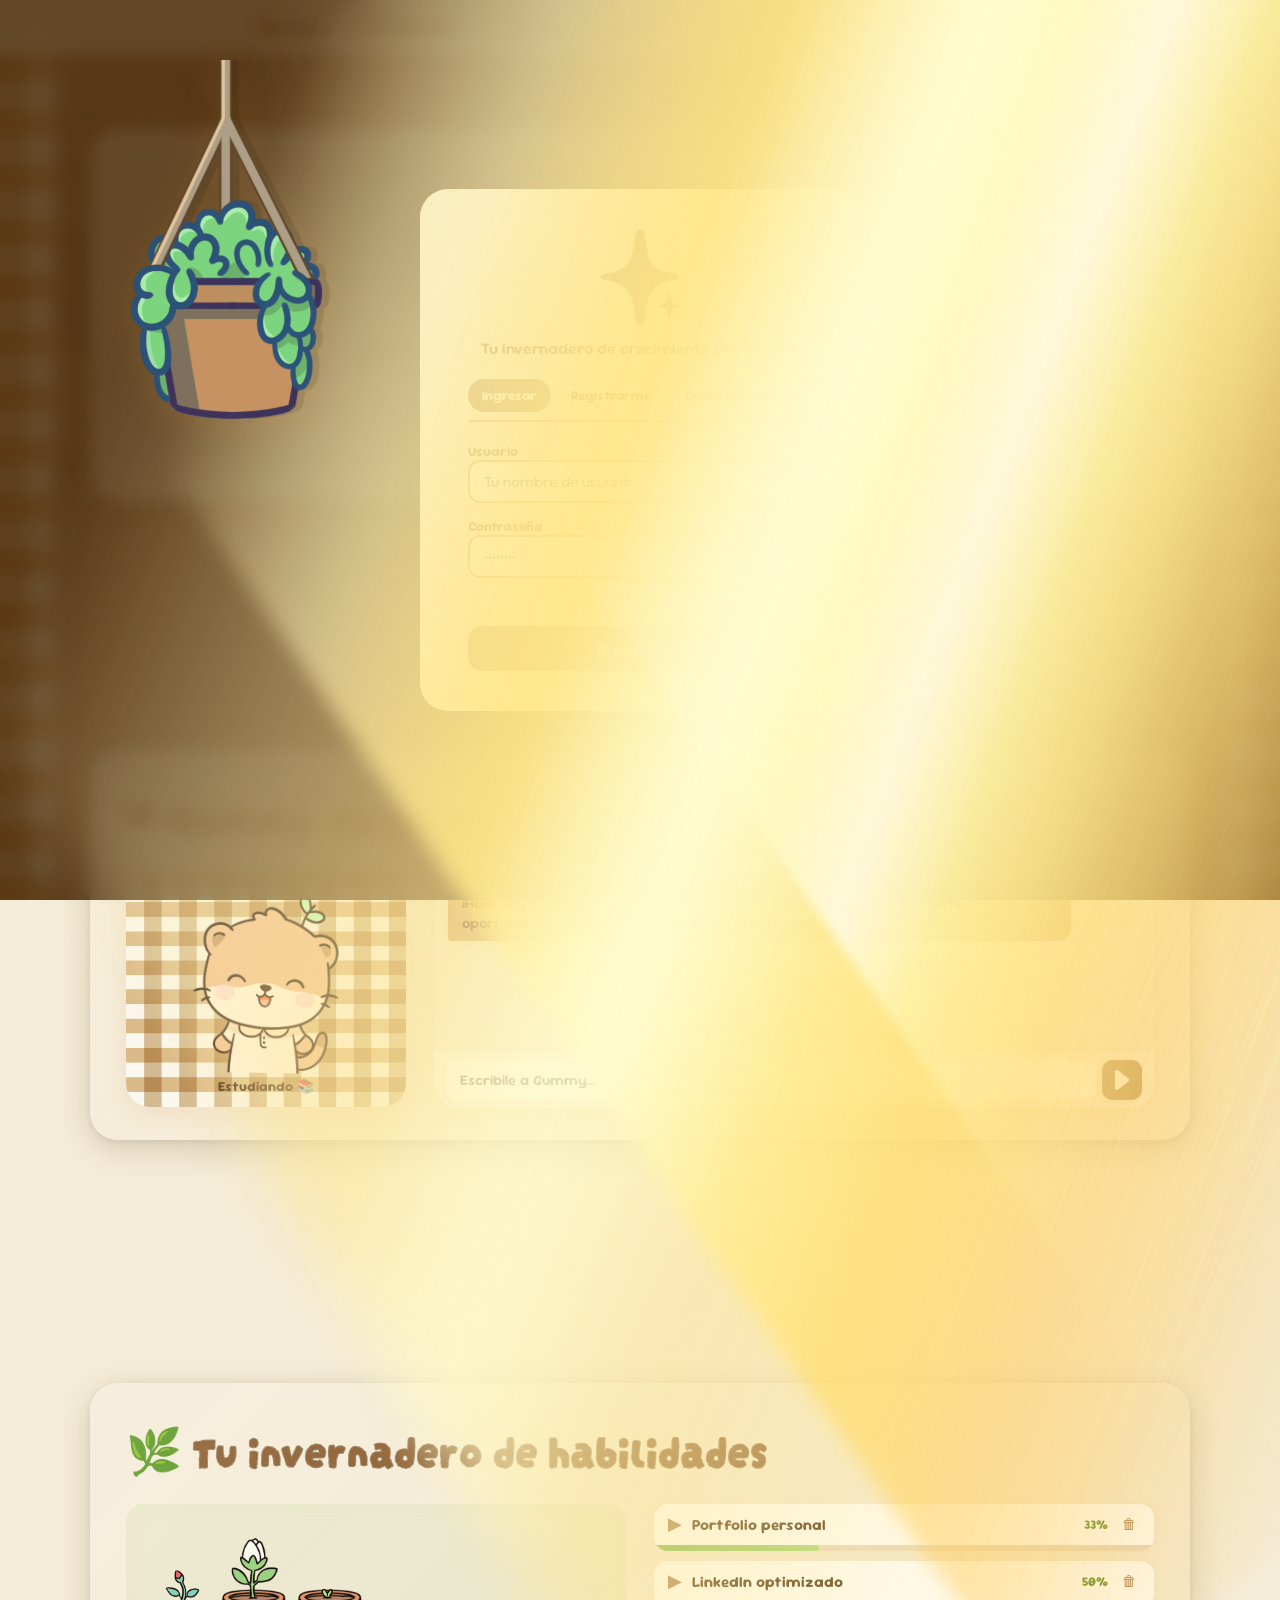
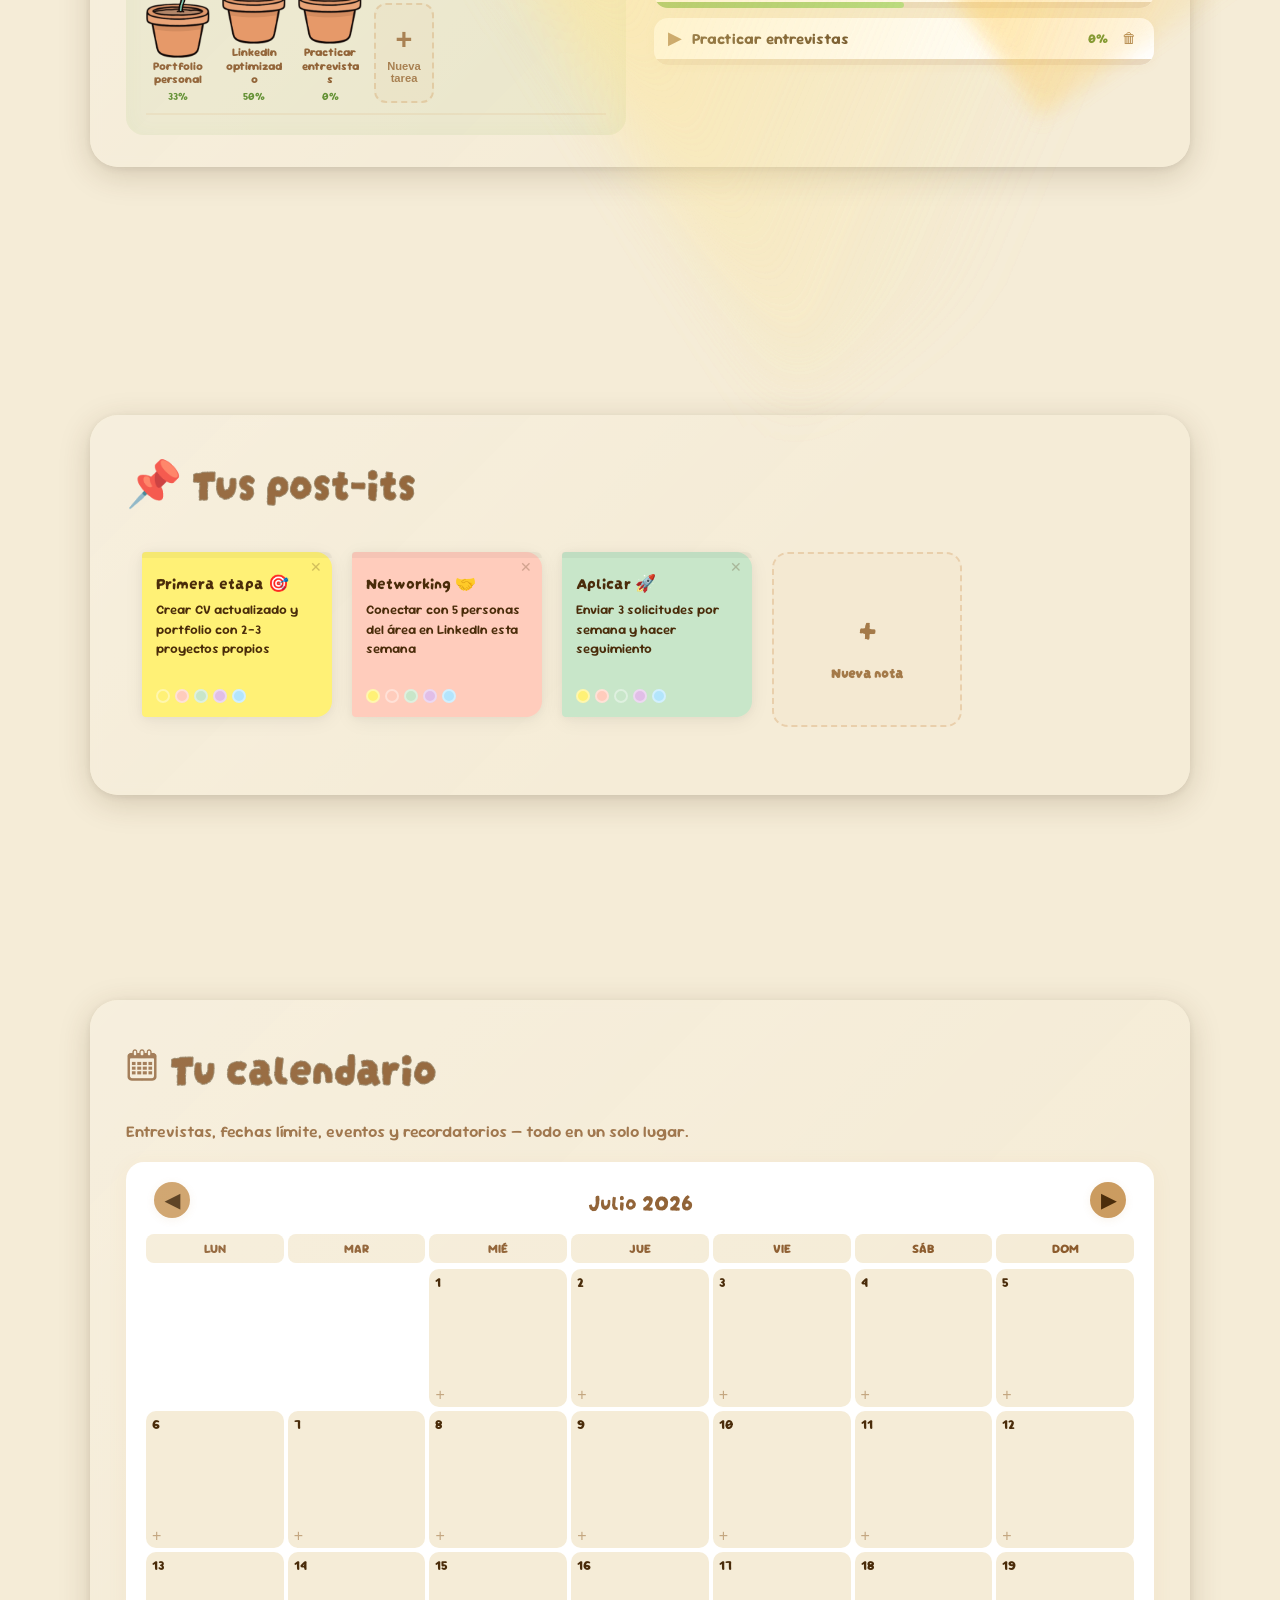
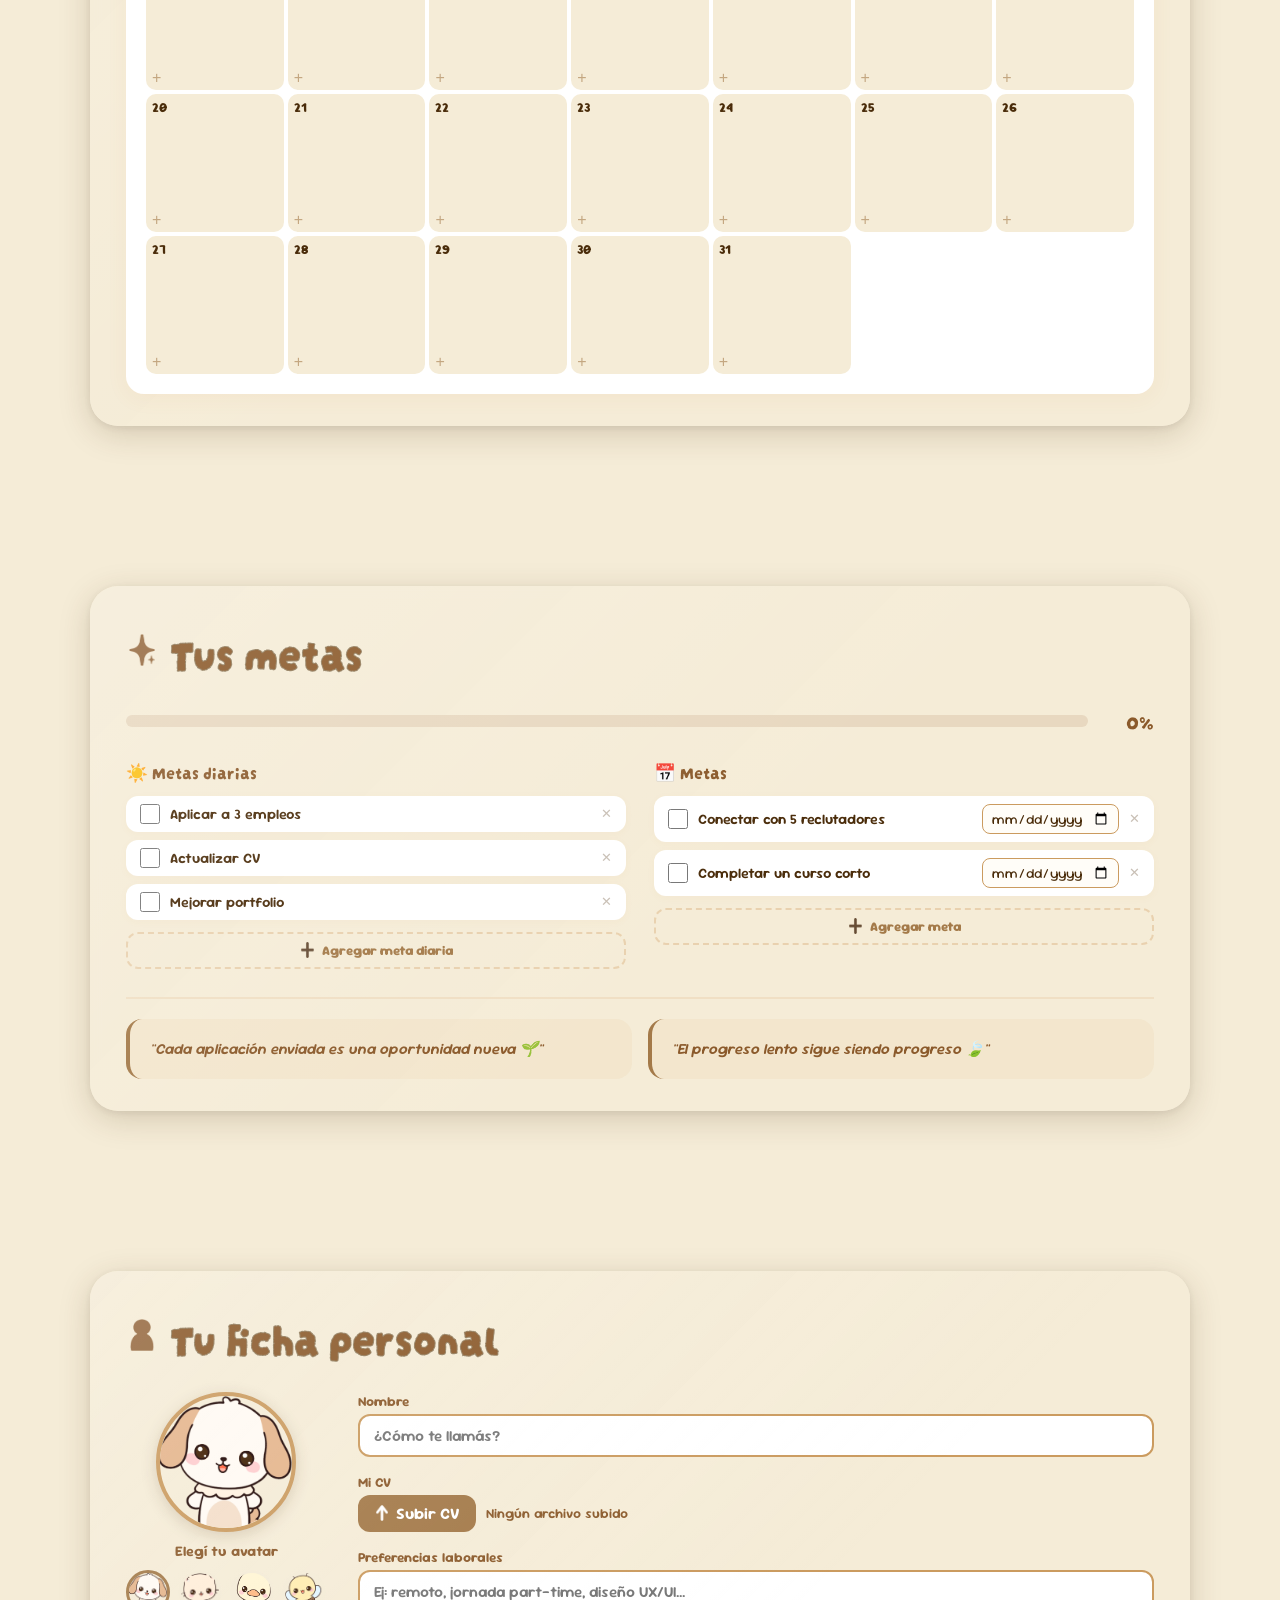
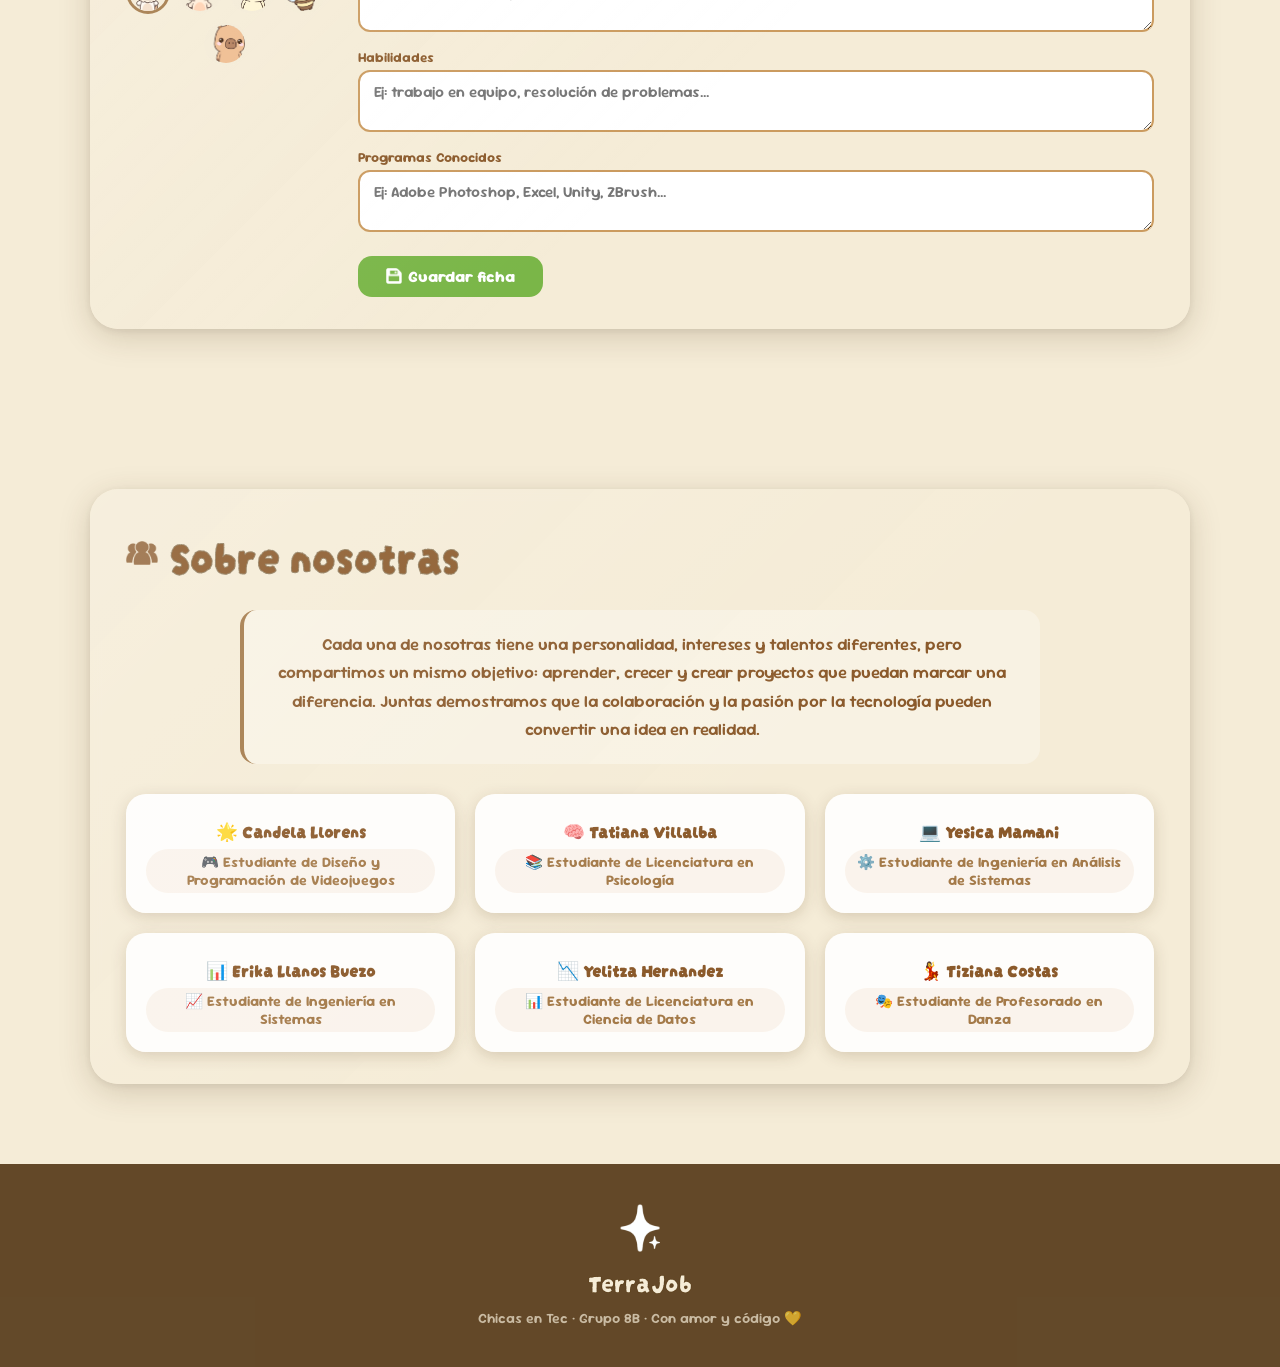
==== commit be81d8c8: "Fav Icon si lo guardo como pestaña" ====
--- a/index.html
+++ b/index.html
@@ -4,6 +4,11 @@
   <meta charset="UTF-8">
   <meta name="viewport" content="width=device-width, initial-scale=1.0">
   <title>TerraJob ✿ Gummy, tu espacio cozy</title>
+
+  <!-- ⭐ FAVICON AGREGADO ⭐ -->
+  <link rel="icon" type="image/png" href="logo-terrajob.png">
+  <link rel="shortcut icon" href="logo-terrajob.png">
+  <link rel="apple-touch-icon" href="logo-terrajob.png">
 
   <link rel="preconnect" href="https://fonts.googleapis.com">
   <link rel="preconnect" href="https://fonts.gstatic.com" crossorigin>
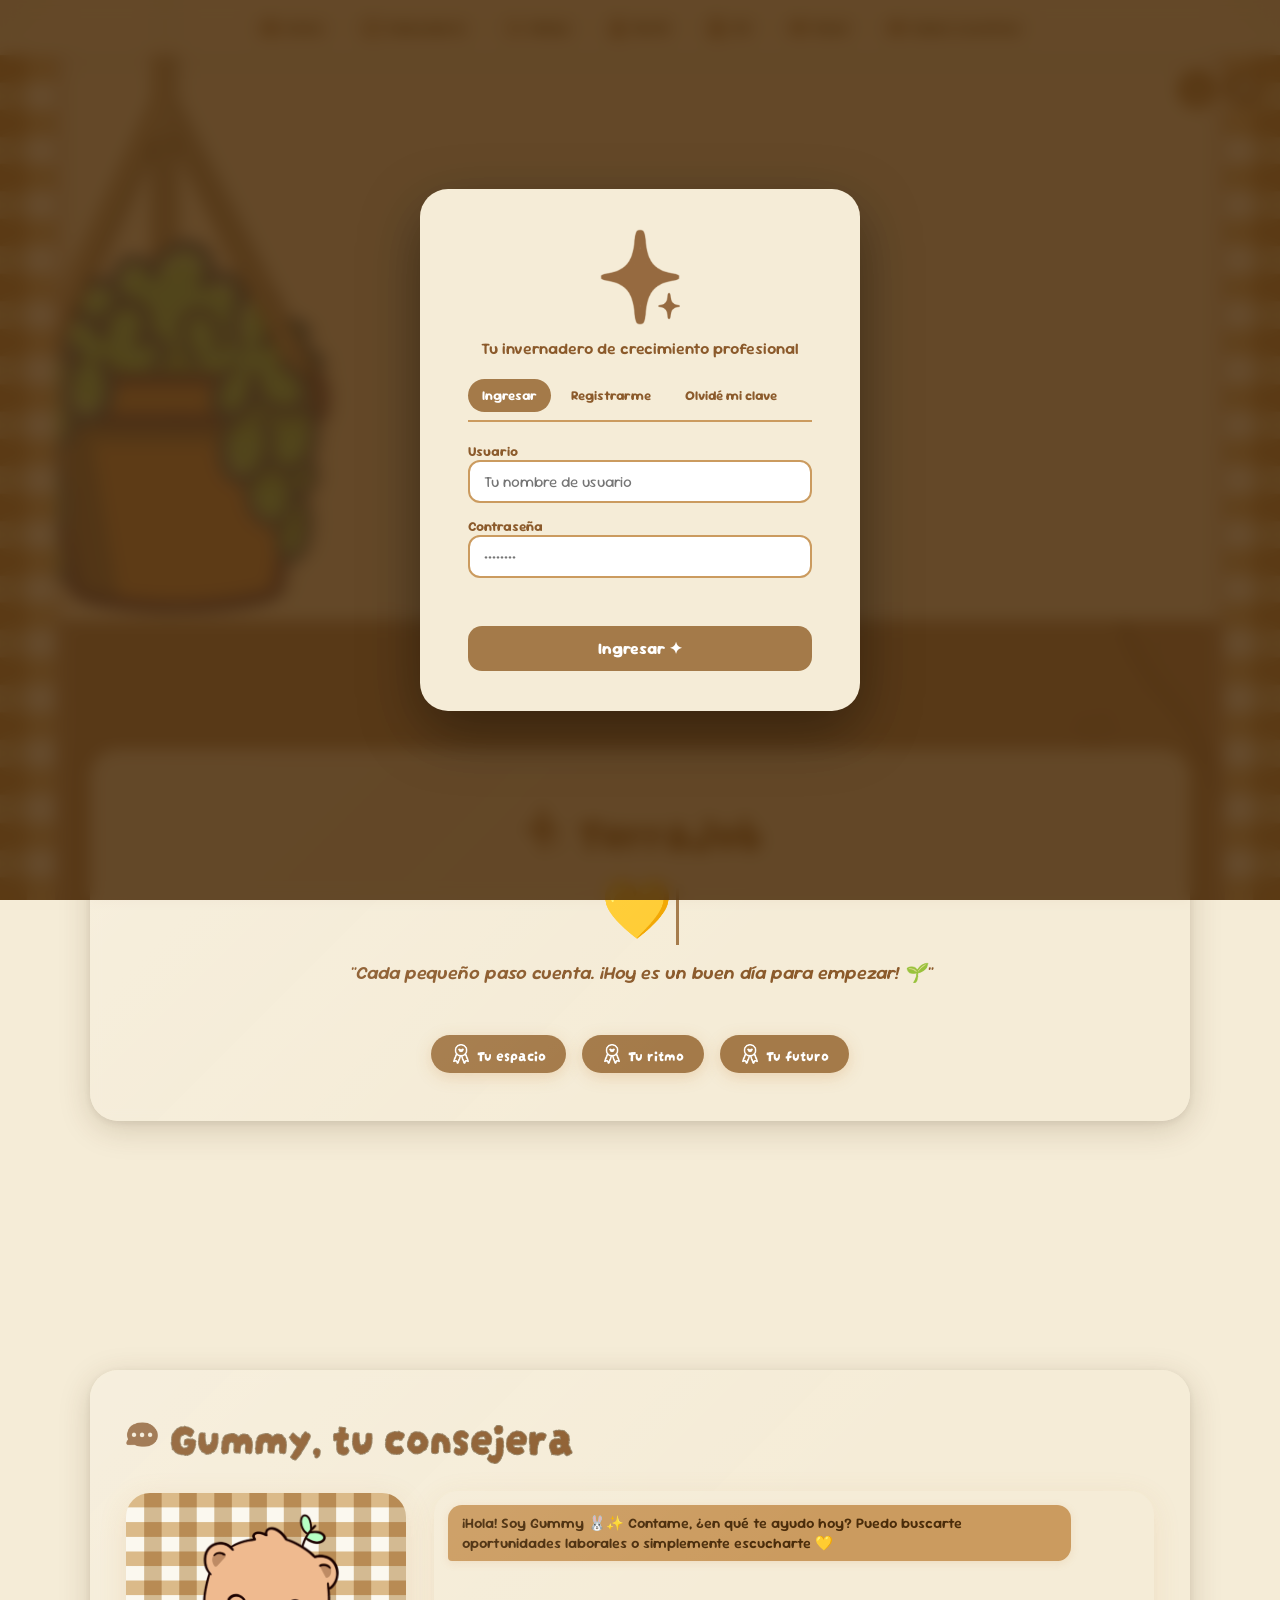
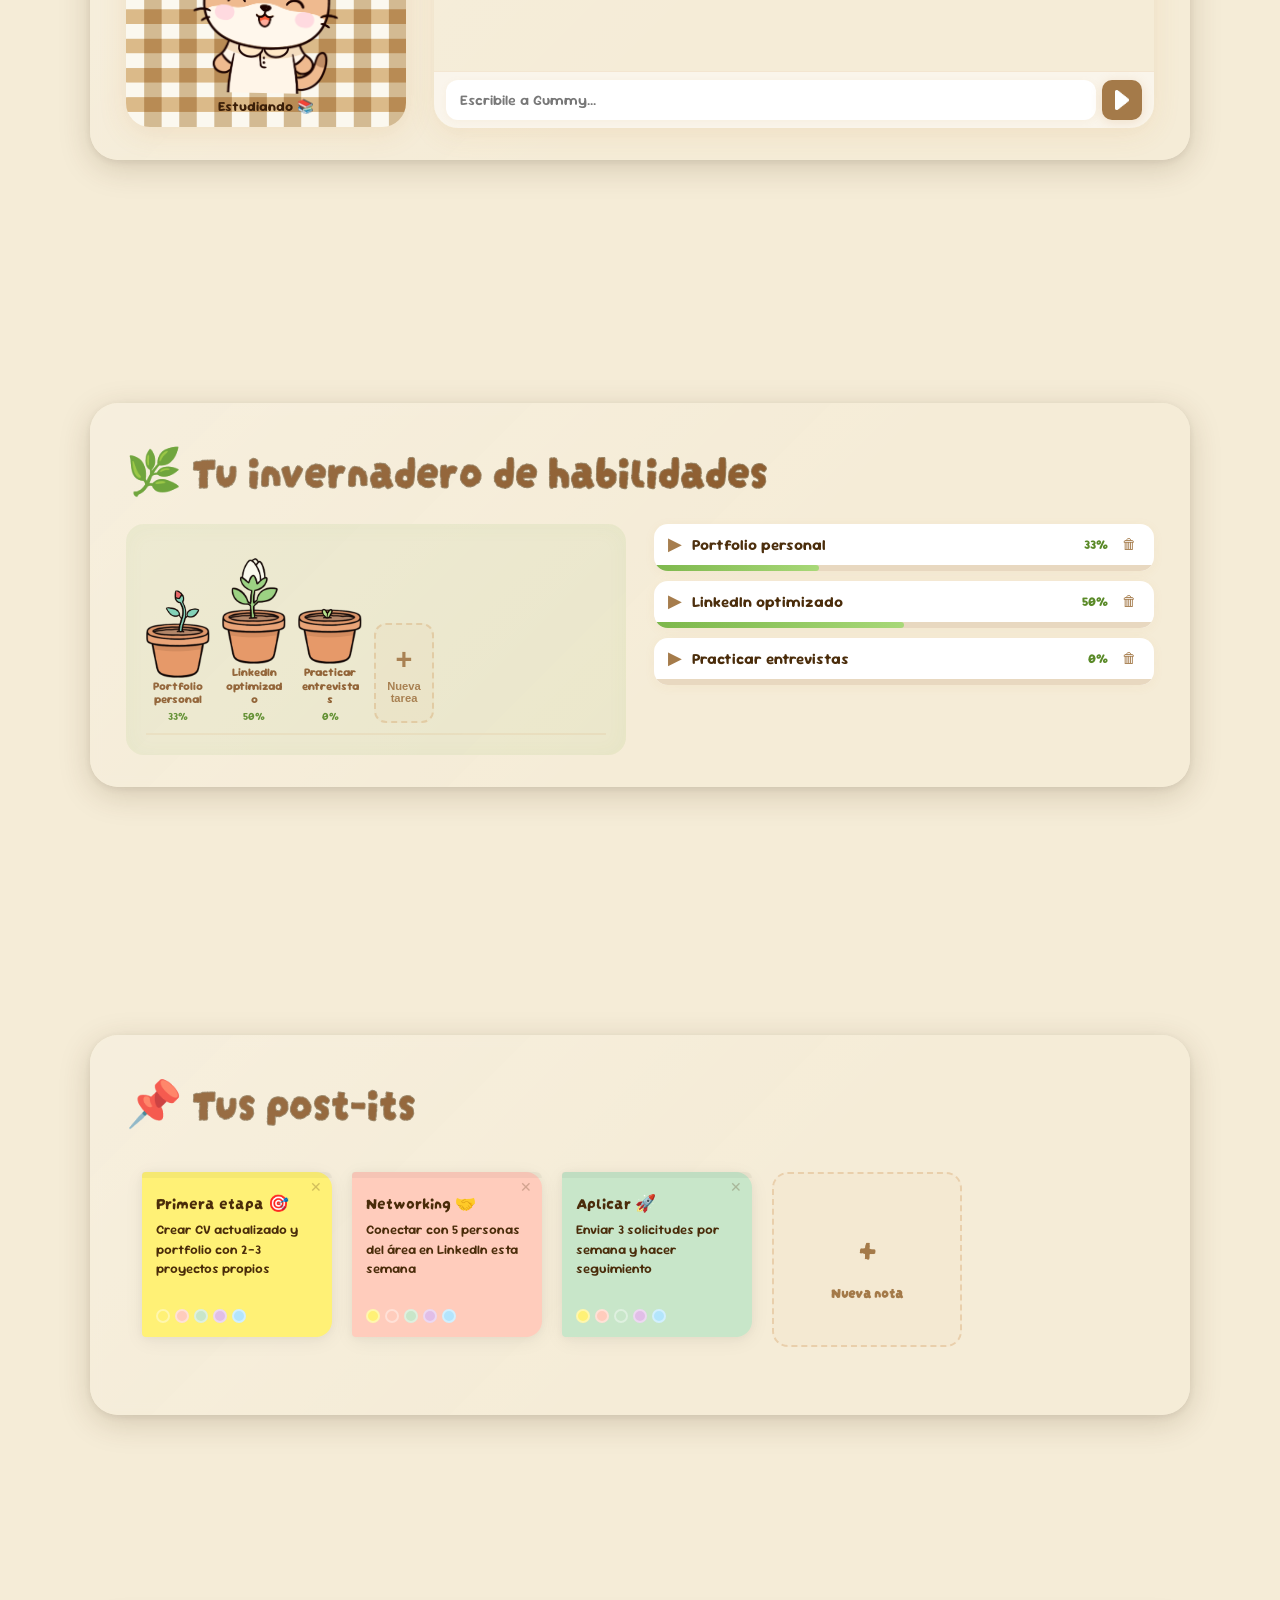
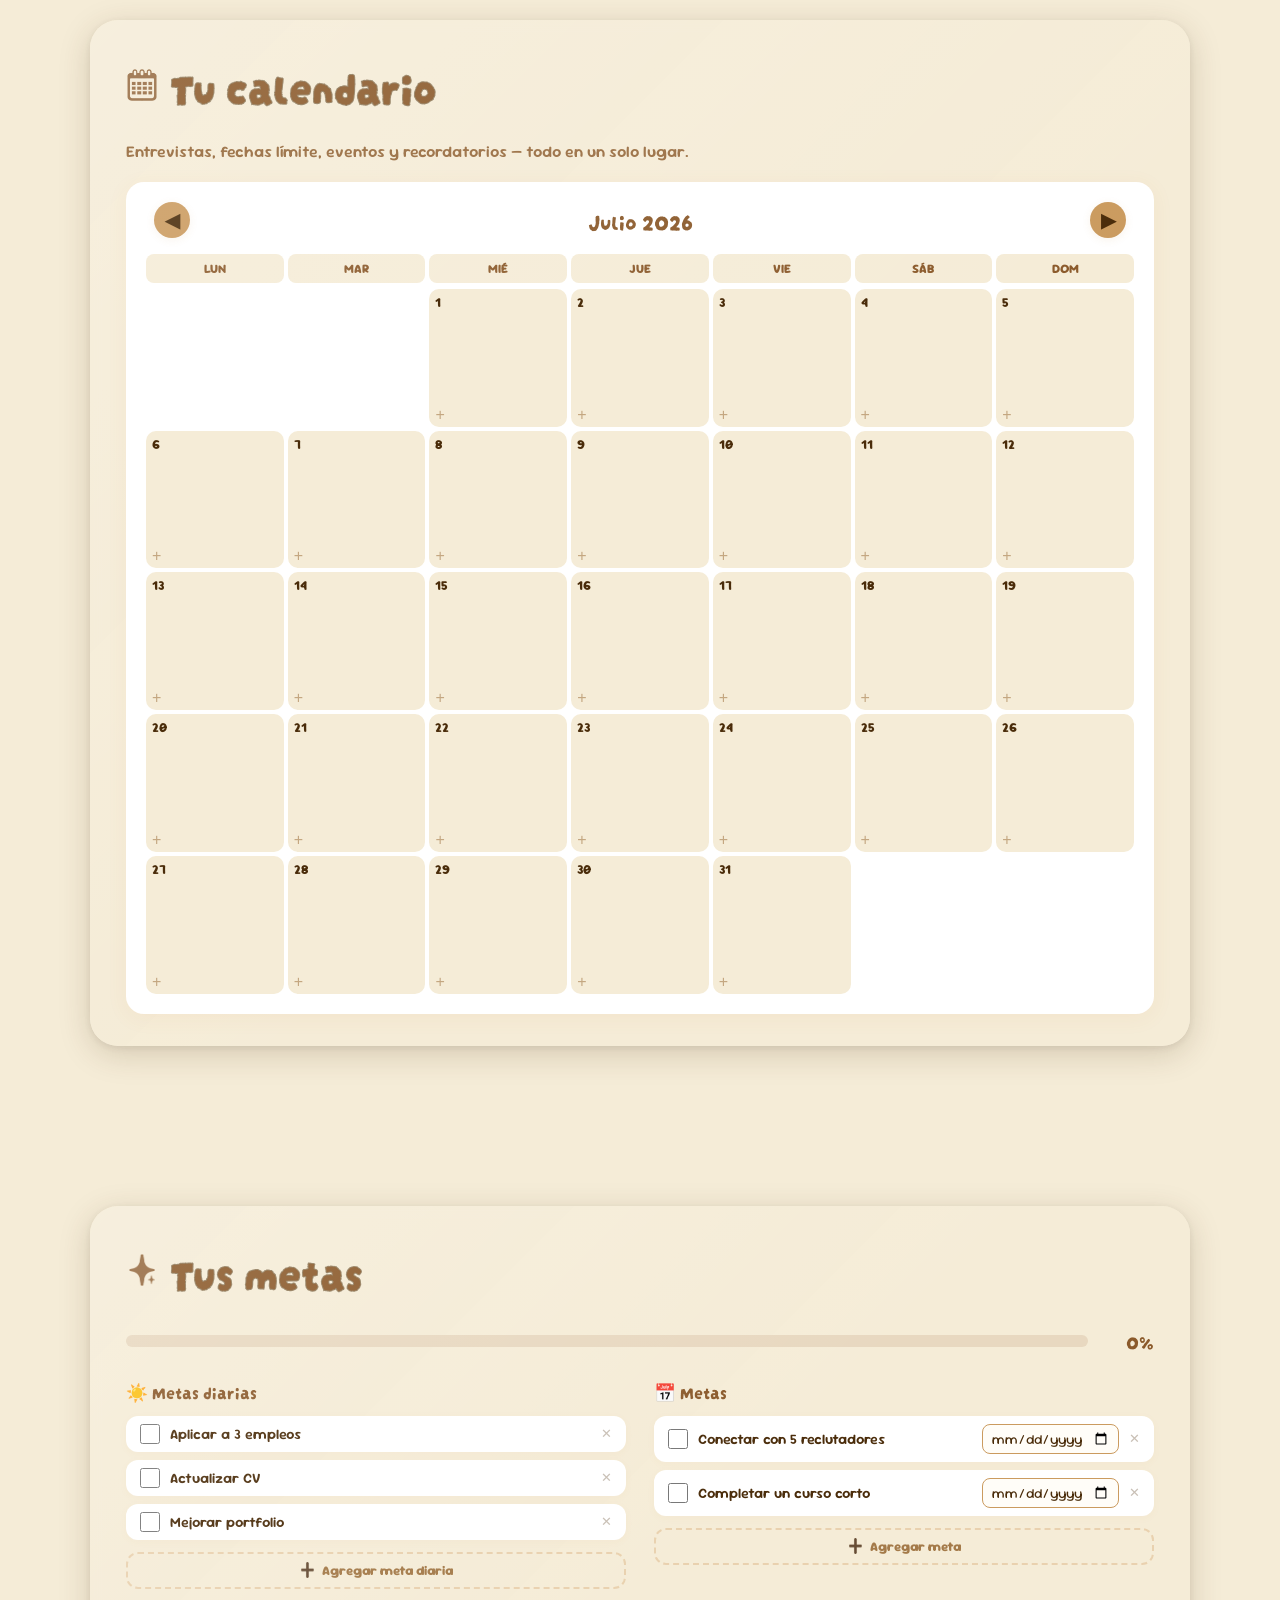
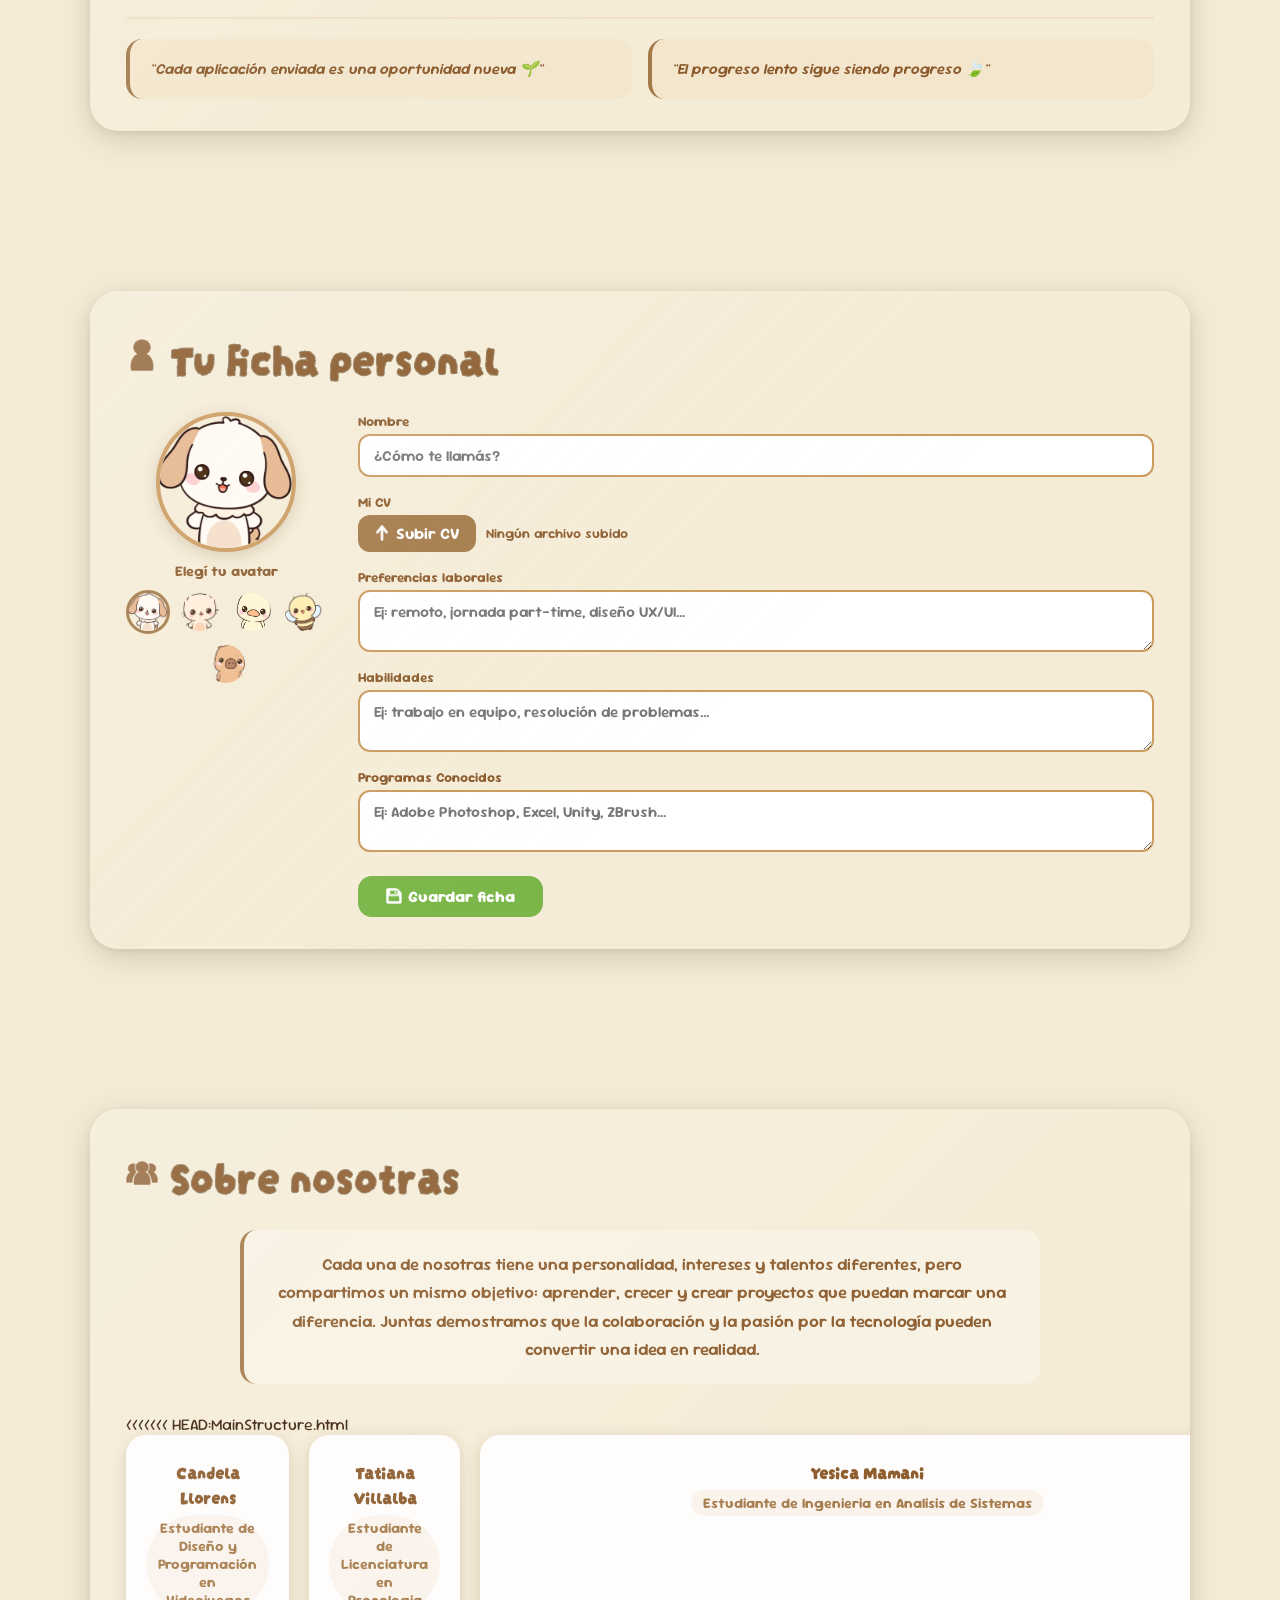
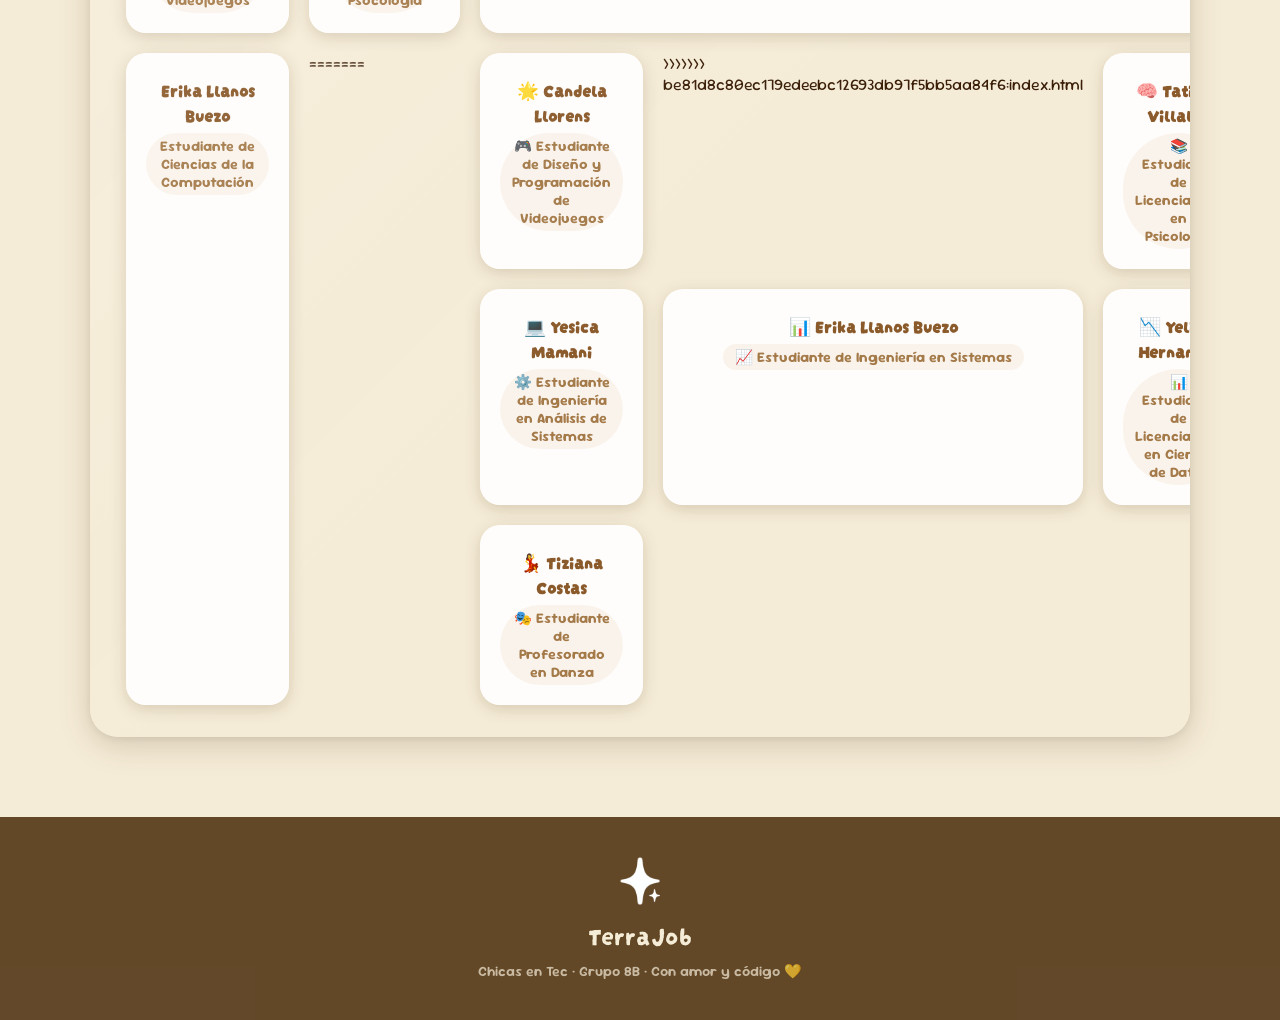
==== commit 8366332d: "Descripción de los cambios" ====
--- a/index.html
+++ b/index.html
@@ -355,11 +355,35 @@
         por la tecnología pueden convertir una idea en realidad. 
       </p>
 
+<<<<<<< HEAD:MainStructure.html
+    <div class="equipo-grid">
+      <article class="integrante-card">
+        <h3> Candela Llorens</h3>
+        <p class="integrante-rol"> Estudiante de Diseño y Programación en Videojuegos</p>
+      </article>
+
+      <article class="integrante-card">
+      
+        <h3>Tatiana Villalba</h3>
+        <p class="integrante-rol">Estudiante de Licenciatura en Psocologia</p>
+      </article>
+
+      <article class="integrante-card">
+        <h3>Yesica Mamani</h3>
+        <p class="integrante-rol"> Estudiante de Ingenieria en Analisis de Sistemas</p>
+      </article>
+
+      <article class="integrante-card">
+        <h3> Erika Llanos Buezo</h3>
+        <p class="integrante-rol"> Estudiante de Ciencias de la Computación</p>
+      </article>
+=======
       <div class="equipo-grid">
         <article class="integrante-card">
           <h3>🌟 Candela Llorens</h3>
           <p class="integrante-rol">🎮 Estudiante de Diseño y Programación de Videojuegos</p>
         </article>
+>>>>>>> be81d8c80ec179edeebc12693db97f5bb5aa84f6:index.html
 
         <article class="integrante-card">
           <h3>🧠 Tatiana Villalba</h3>
--- a/MainStyle.css
+++ b/MainStyle.css
@@ -1638,6 +1638,10 @@
   overflow: visible;
 }
 
+<<<<<<< HEAD
+@keyframes fall{
+    
+=======
 /* RAYO PRINCIPAL - Diagonal desde arriba-derecha hacia centro (más a la derecha) */
 .ray-beam {
   position: absolute;
@@ -1659,6 +1663,7 @@
   transform: rotate(-35deg) translateX(30px);  /* <-- AÑADIDO: desplazado a la derecha */
   animation: rayMove 8s ease-in-out infinite alternate;
   filter: blur(10px);
+>>>>>>> be81d8c80ec179edeebc12693db97f5bb5aa84f6
 }
 
 /* SEGUNDO RAYO - Más suave y envolvente (más a la derecha) */
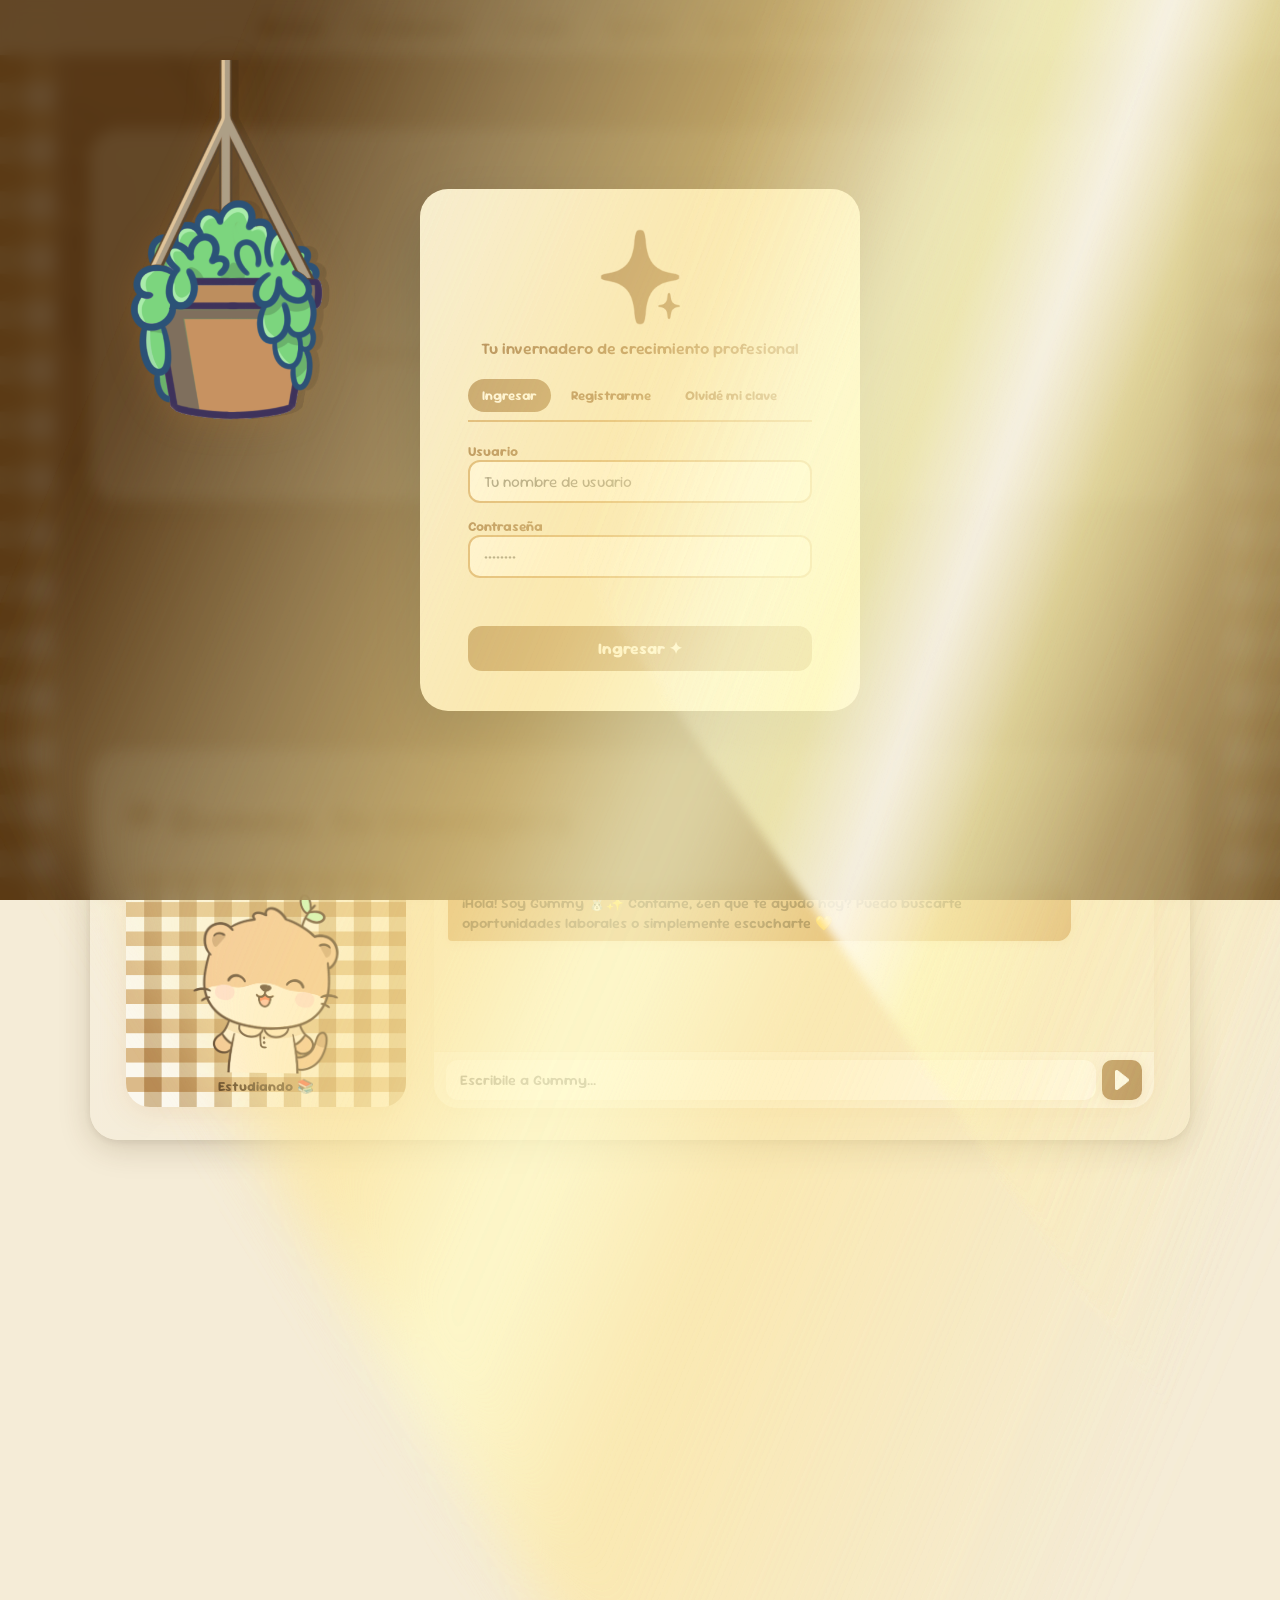
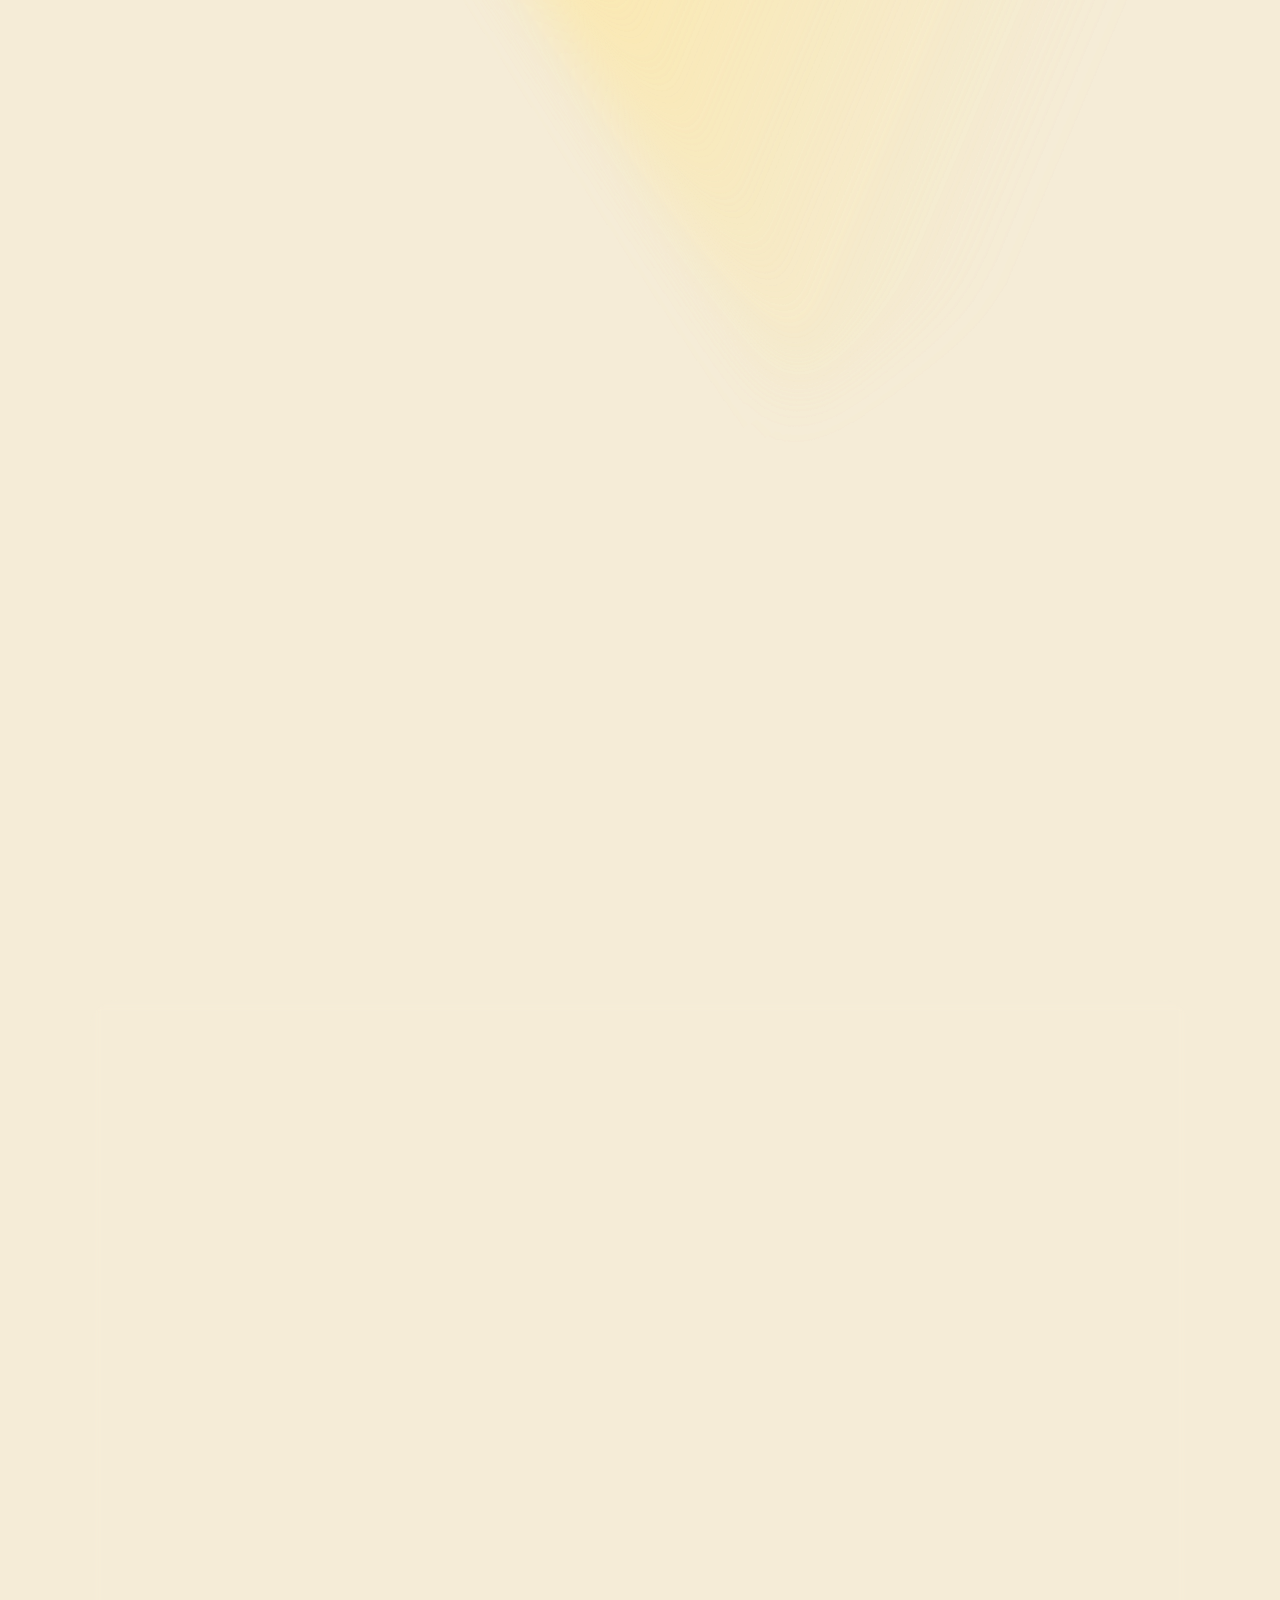
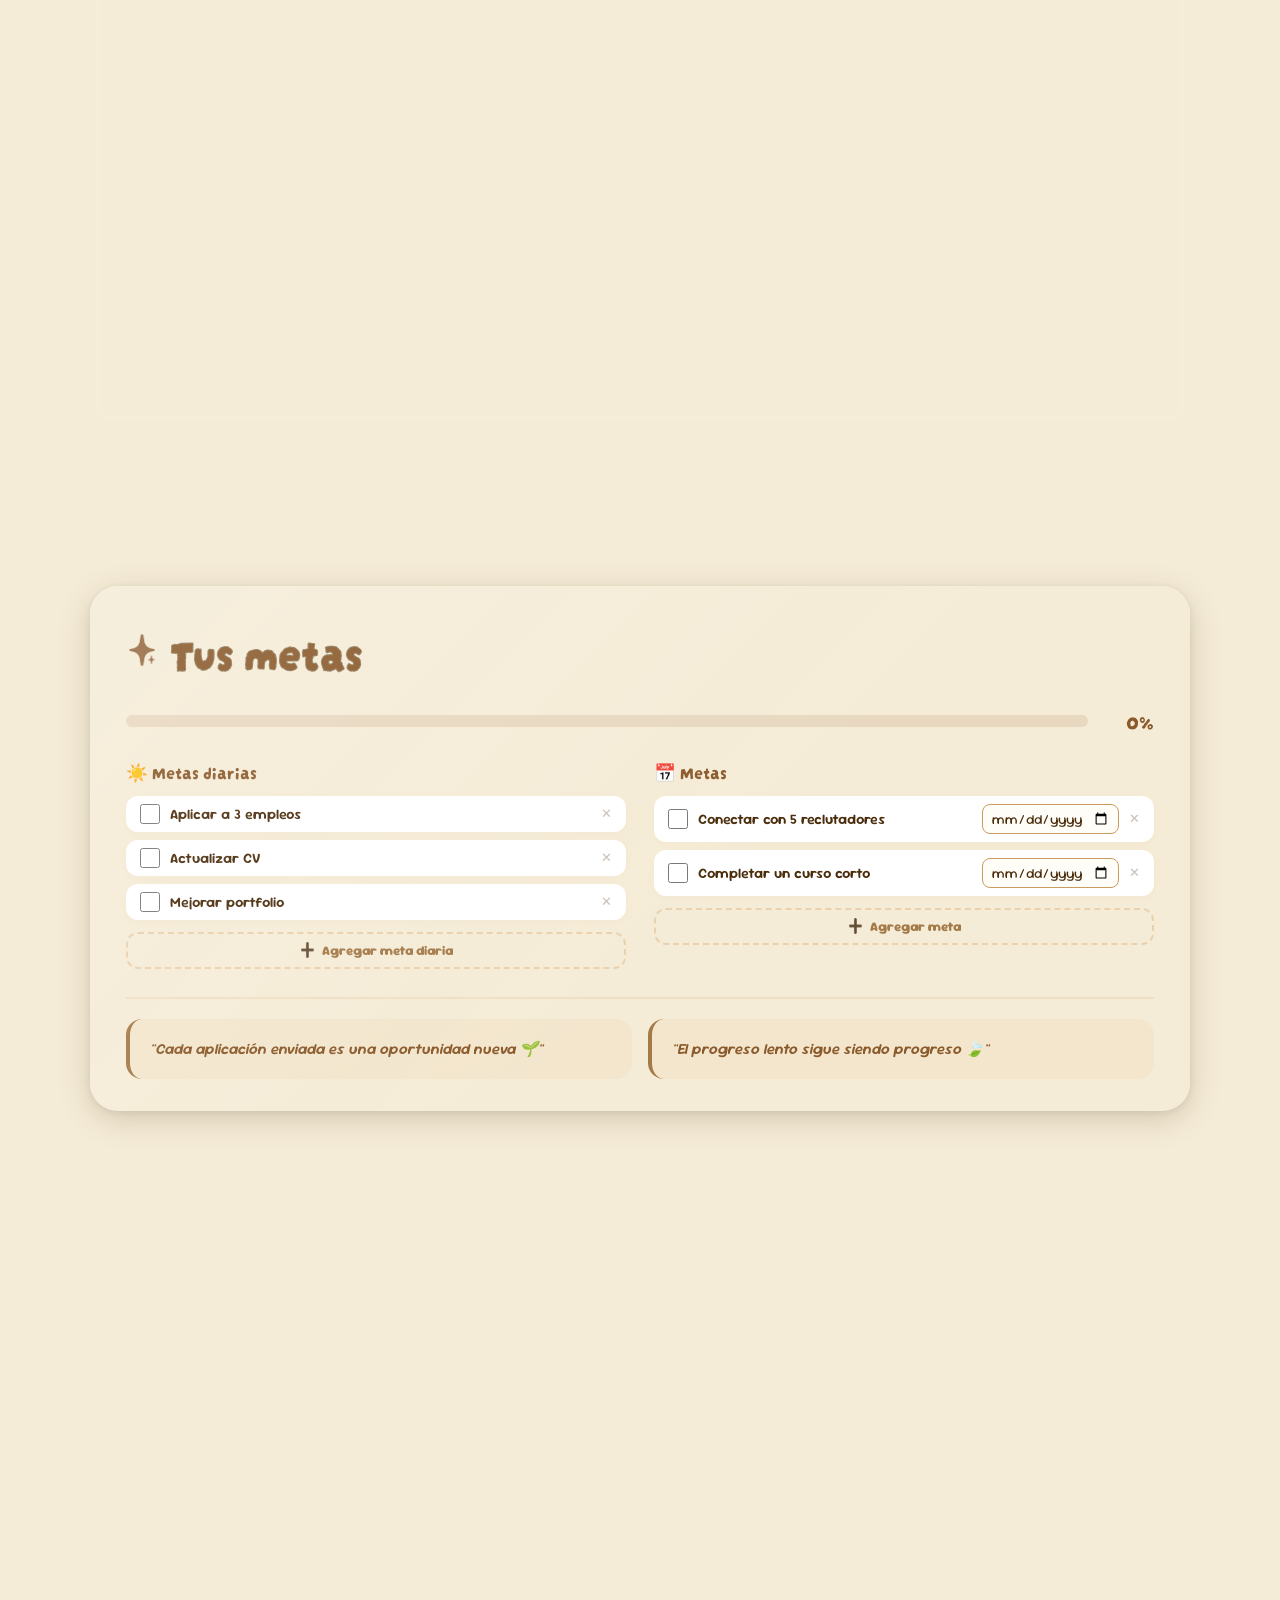
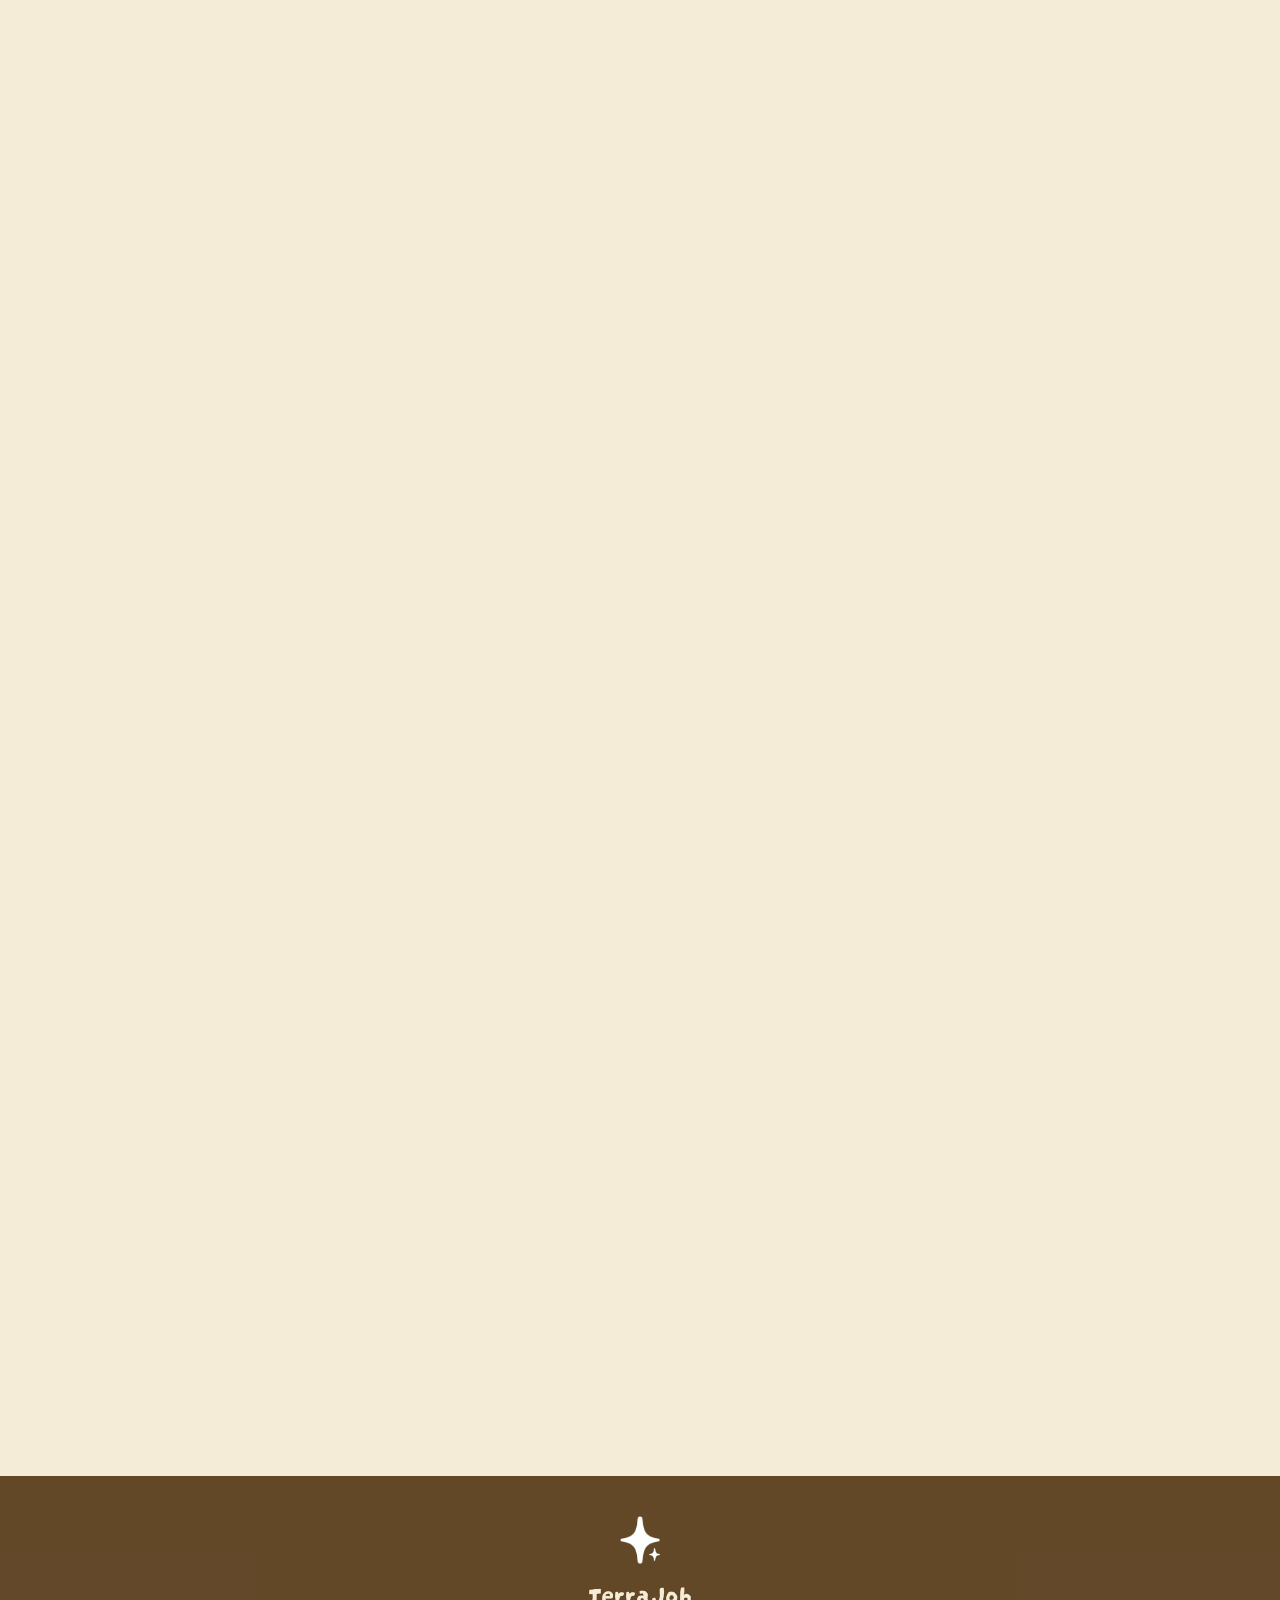
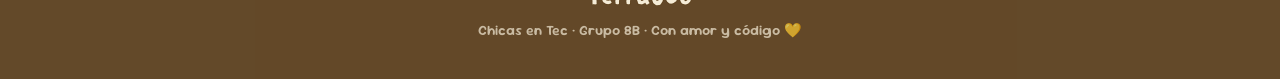
==== commit d9c18b4d: "Ajuste" ====
--- a/index.html
+++ b/index.html
@@ -344,71 +344,74 @@
     </div>
   </section>
 
-  <!-- SECCIÓN 8: SOBRE NOSOTRAS -->
+  <!-- ─────────────────────────────────────────────────────────────
+       SECCIÓN 8: SOBRE NOSOTRAS (MEJORADA Y PROLIJA)
+  ────────────────────────────────────────────────────────────── -->
   <section class="section bg-nosotras" id="section-nosotras">
     <div class="card nosotras-card reveal">
       <div class="section-title"><img src="icon-about.png" alt="Sobre nosotras" class="section-icon"> Sobre nosotras</div>
 
-      <p class="nosotras-texto">
-        Cada una de nosotras tiene una personalidad, intereses y talentos diferentes, pero compartimos un mismo objetivo:
-        aprender, crecer y crear proyectos que puedan marcar una diferencia. Juntas demostramos que la colaboración y la pasión
-        por la tecnología pueden convertir una idea en realidad. 
-      </p>
-
-<<<<<<< HEAD:MainStructure.html
-    <div class="equipo-grid">
-      <article class="integrante-card">
-        <h3> Candela Llorens</h3>
-        <p class="integrante-rol"> Estudiante de Diseño y Programación en Videojuegos</p>
-      </article>
-
-      <article class="integrante-card">
-      
-        <h3>Tatiana Villalba</h3>
-        <p class="integrante-rol">Estudiante de Licenciatura en Psocologia</p>
-      </article>
-
-      <article class="integrante-card">
-        <h3>Yesica Mamani</h3>
-        <p class="integrante-rol"> Estudiante de Ingenieria en Analisis de Sistemas</p>
-      </article>
-
-      <article class="integrante-card">
-        <h3> Erika Llanos Buezo</h3>
-        <p class="integrante-rol"> Estudiante de Ciencias de la Computación</p>
-      </article>
-=======
+      <div class="nosotras-intro">
+        <p class="nosotras-texto">
+          Cada una de nosotras tiene una personalidad, intereses y talentos diferentes, 
+          pero compartimos un mismo objetivo: <strong>aprender, crecer y crear proyectos 
+          que puedan marcar una diferencia</strong>. 
+        </p>
+        <p class="nosotras-texto" style="margin-top: 12px; border-left-color: var(--green);">
+          Juntas demostramos que la colaboración y la pasión por la tecnología pueden 
+          convertir una idea en realidad. <br>
+          <span style="display: inline-block; margin-top: 8px; font-size: 1.1rem;">✨💻🌱✨</span>
+        </p>
+      </div>
+
       <div class="equipo-grid">
         <article class="integrante-card">
-          <h3>🌟 Candela Llorens</h3>
-          <p class="integrante-rol">🎮 Estudiante de Diseño y Programación de Videojuegos</p>
-        </article>
->>>>>>> be81d8c80ec179edeebc12693db97f5bb5aa84f6:index.html
-
-        <article class="integrante-card">
-          <h3>🧠 Tatiana Villalba</h3>
-          <p class="integrante-rol">📚 Estudiante de Licenciatura en Psicología</p>
-        </article>
-
-        <article class="integrante-card">
-          <h3>💻 Yesica Mamani</h3>
-          <p class="integrante-rol">⚙️ Estudiante de Ingeniería en Análisis de Sistemas</p>
-        </article>
-
-        <article class="integrante-card">
-          <h3>📊 Erika Llanos Buezo</h3>
-          <p class="integrante-rol">📈 Estudiante de Ingeniería en Sistemas</p>
-        </article>
-
-        <article class="integrante-card">
-          <h3>📉 Yelitza Hernandez</h3>
-          <p class="integrante-rol">📊 Estudiante de Licenciatura en Ciencia de Datos</p>
-        </article>
-
-        <article class="integrante-card">
-          <h3>💃 Tiziana Costas</h3>
-          <p class="integrante-rol">🎭 Estudiante de Profesorado en Danza</p>
-        </article>
+          <div class="integrante-emoji">🌟</div>
+          <h3>Candela Llorens</h3>
+          <p class="integrante-rol">Diseño y Programación en Videojuegos</p>
+          <div class="integrante-destacado">🎮 Creatividad + Código</div>
+        </article>
+
+        <article class="integrante-card">
+          <div class="integrante-emoji">🧠</div>
+          <h3>Tatiana Villalba</h3>
+          <p class="integrante-rol">Licenciatura en Psicología</p>
+          <div class="integrante-destacado">❤️ Empatía y Bienestar</div>
+        </article>
+
+        <article class="integrante-card">
+          <div class="integrante-emoji">💻</div>
+          <h3>Yesica Mamani</h3>
+          <p class="integrante-rol">Ingeniería en Análisis de Sistemas</p>
+          <div class="integrante-destacado">⚙️ Optimización y Lógica</div>
+        </article>
+
+        <article class="integrante-card">
+          <div class="integrante-emoji">📊</div>
+          <h3>Erika Llanos Buezo</h3>
+          <p class="integrante-rol">Ingeniería en Sistemas</p>
+          <div class="integrante-destacado">📈 Gestión de Datos</div>
+        </article>
+
+        <article class="integrante-card">
+          <div class="integrante-emoji">📉</div>
+          <h3>Yelitza Hernandez</h3>
+          <p class="integrante-rol">Licenciatura en Ciencia de Datos</p>
+          <div class="integrante-destacado">📊 Análisis y Visualización</div>
+        </article>
+
+        <article class="integrante-card">
+          <div class="integrante-emoji">💃</div>
+          <h3>Tiziana Costas</h3>
+          <p class="integrante-rol">Profesorado en Danza</p>
+          <div class="integrante-destacado">🎭 Arte y Expresión</div>
+        </article>
+      </div>
+
+      <div class="nosotras-footer">
+        <span class="nosotras-tag">✿ Chicas en Tec</span>
+        <span class="nosotras-tag">✿ Grupo 8B</span>
+        <span class="nosotras-tag">✿ Con amor y código 💛</span>
       </div>
     </div>
   </section>
--- a/MainStyle.css
+++ b/MainStyle.css
@@ -1638,32 +1638,8 @@
   overflow: visible;
 }
 
-<<<<<<< HEAD
 @keyframes fall{
     
-=======
-/* RAYO PRINCIPAL - Diagonal desde arriba-derecha hacia centro (más a la derecha) */
-.ray-beam {
-  position: absolute;
-  top: -30%;
-  right: -30%;     /* <-- CAMBIADO: antes -20%, ahora -10% (más a la derecha) */
-  width: 100%;     /* <-- CAMBIADO: antes 120%, ahora 100% (más angosto) */
-  height: 200%;
-  background: linear-gradient(
-    145deg,
-    transparent 10%,
-    rgba(255, 240, 180, 0.35) 20%,
-    rgba(255, 230, 120, 0.65) 30%,
-    rgba(255, 255, 220, 0.90) 38%,
-    rgba(255, 240, 150, 0.75) 45%,
-    rgba(255, 220, 100, 0.55) 52%,
-    rgba(255, 200, 80, 0.30) 60%,
-    transparent 75%
-  );
-  transform: rotate(-35deg) translateX(30px);  /* <-- AÑADIDO: desplazado a la derecha */
-  animation: rayMove 8s ease-in-out infinite alternate;
-  filter: blur(10px);
->>>>>>> be81d8c80ec179edeebc12693db97f5bb5aa84f6
 }
 
 /* SEGUNDO RAYO - Más suave y envolvente (más a la derecha) */
@@ -1931,4 +1907,167 @@
     50% { transform: rotate(1deg); }
     100% { transform: rotate(-1deg); }
   }
+}
+/* ── SOBRE NOSOTRAS (MEJORADA Y PROLIJA) ── */
+.nosotras-card { max-width: 1100px; }
+
+.nosotras-intro {
+  margin-bottom: 32px;
+}
+
+.nosotras-texto {
+  font-size: 1.05rem;
+  font-weight: 600;
+  color: var(--caramel-dark);
+  text-align: center;
+  max-width: 800px;
+  margin: 0 auto;
+  line-height: 1.8;
+  background: rgba(255,255,255,0.4);
+  padding: 18px 28px;
+  border-radius: 16px;
+  border-left: 4px solid var(--caramel);
+}
+
+.nosotras-texto strong {
+  color: var(--caramel-dark);
+  font-weight: 800;
+}
+
+.equipo-grid {
+  display: grid;
+  grid-template-columns: repeat(3, 1fr);
+  gap: 20px;
+  margin-bottom: 28px;
+}
+
+.integrante-card {
+  background: rgba(255,255,255,0.92);
+  border-radius: 20px;
+  padding: 24px 20px 20px;
+  text-align: center;
+  box-shadow: 0 4px 16px var(--shadow);
+  transition: transform 0.3s ease, box-shadow 0.3s ease;
+  border: none;
+  position: relative;
+  overflow: hidden;
+}
+
+.integrante-card::after {
+  content: '';
+  position: absolute;
+  bottom: 0;
+  left: 0;
+  right: 0;
+  height: 4px;
+  background: linear-gradient(90deg, var(--caramel), var(--green), var(--caramel-light));
+  opacity: 0;
+  transition: opacity 0.3s ease;
+}
+
+.integrante-card:hover {
+  transform: translateY(-6px) scale(1.02);
+  box-shadow: 0 8px 28px rgba(200, 133, 58, 0.18);
+}
+
+.integrante-card:hover::after {
+  opacity: 1;
+}
+
+.integrante-emoji {
+  font-size: 2rem;
+  margin-bottom: 6px;
+  display: block;
+}
+
+.integrante-card h3 {
+  font-family: var(--font-display);
+  font-size: 1.15rem;
+  color: var(--caramel-dark);
+  margin-bottom: 4px;
+}
+
+.integrante-rol {
+  color: var(--caramel);
+  font-weight: 700;
+  font-size: 0.85rem;
+  background: rgba(200, 133, 58, 0.08);
+  padding: 4px 14px;
+  border-radius: 999px;
+  display: inline-block;
+  margin-bottom: 6px;
+}
+
+.integrante-destacado {
+  font-size: 0.78rem;
+  font-weight: 600;
+  color: var(--brown-dark);
+  opacity: 0.7;
+  margin-top: 4px;
+  letter-spacing: 0.3px;
+}
+
+.nosotras-footer {
+  display: flex;
+  flex-wrap: wrap;
+  justify-content: center;
+  gap: 12px;
+  margin-top: 8px;
+  padding-top: 20px;
+  border-top: 2px solid rgba(200, 133, 58, 0.12);
+}
+
+.nosotras-tag {
+  background: var(--caramel);
+  color: white;
+  font-family: var(--font-display);
+  font-size: 0.85rem;
+  padding: 6px 18px;
+  border-radius: 999px;
+  font-weight: 700;
+  letter-spacing: 0.5px;
+  box-shadow: 0 2px 12px rgba(200, 133, 58, 0.15);
+}
+
+/* ── RESPONSIVE ── */
+@media (max-width: 768px) {
+  .equipo-grid {
+    grid-template-columns: 1fr 1fr;
+    gap: 14px;
+  }
+
+  .nosotras-texto {
+    font-size: 0.95rem;
+    padding: 14px 18px;
+  }
+
+  .integrante-card {
+    padding: 18px 14px 16px;
+  }
+
+  .integrante-card h3 {
+    font-size: 1rem;
+  }
+
+  .integrante-emoji {
+    font-size: 1.6rem;
+  }
+
+  .nosotras-tag {
+    font-size: 0.75rem;
+    padding: 4px 14px;
+  }
+}
+
+@media (max-width: 480px) {
+  .equipo-grid {
+    grid-template-columns: 1fr;
+    gap: 12px;
+  }
+
+  .nosotras-texto {
+    font-size: 0.9rem;
+    padding: 12px 16px;
+    border-left-width: 3px;
+  }
 }
